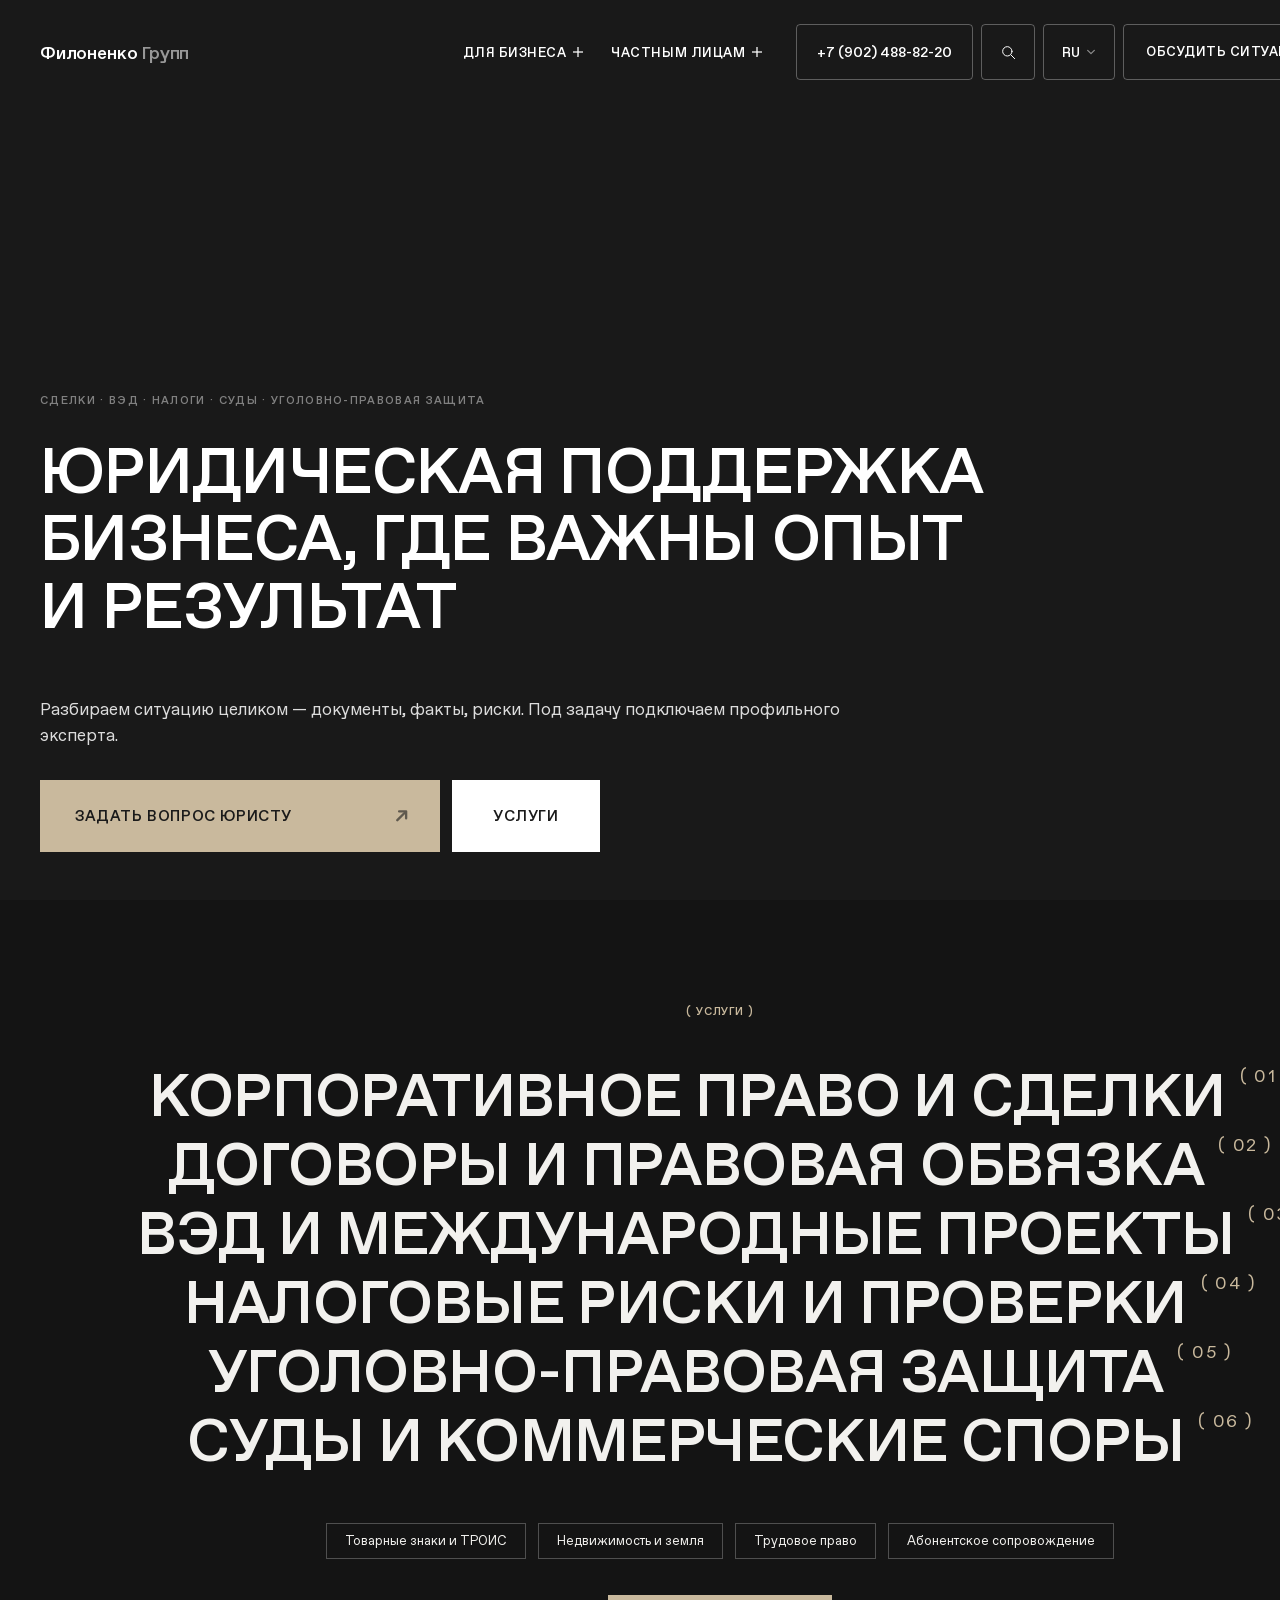
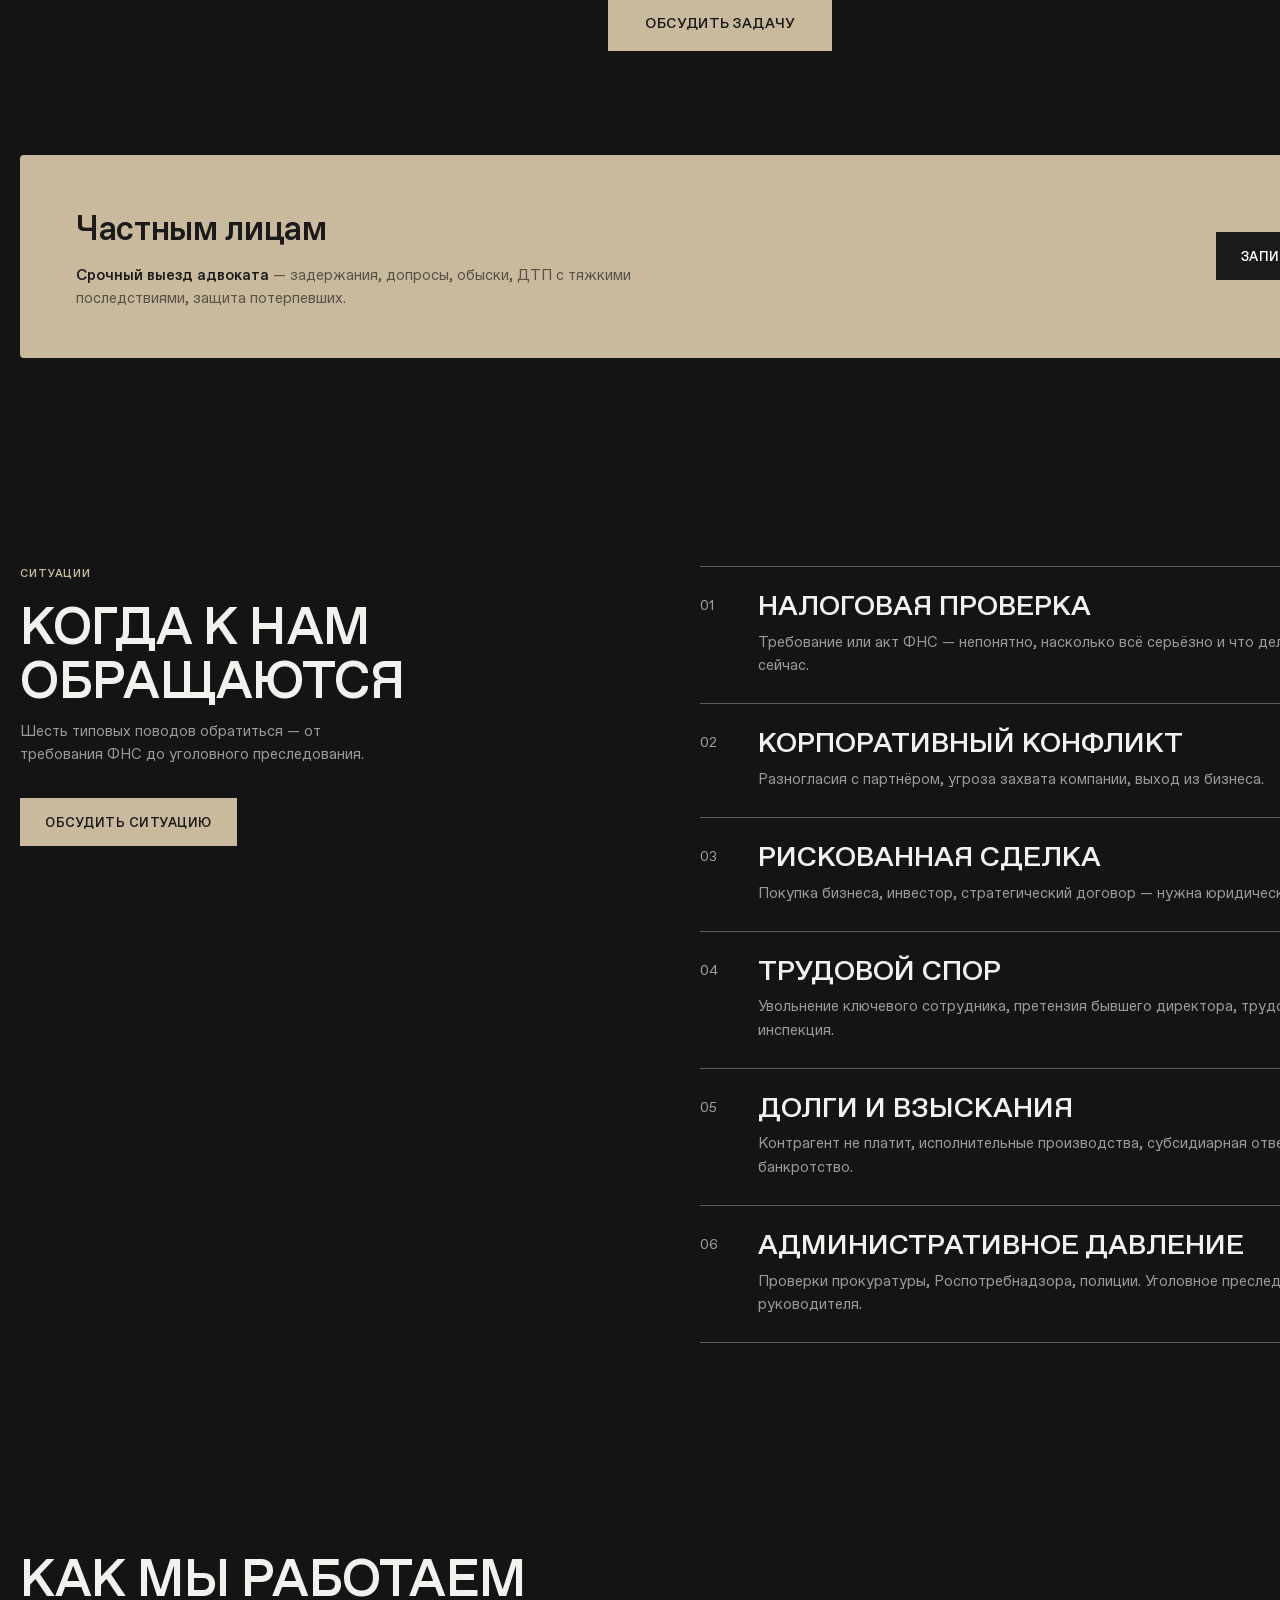
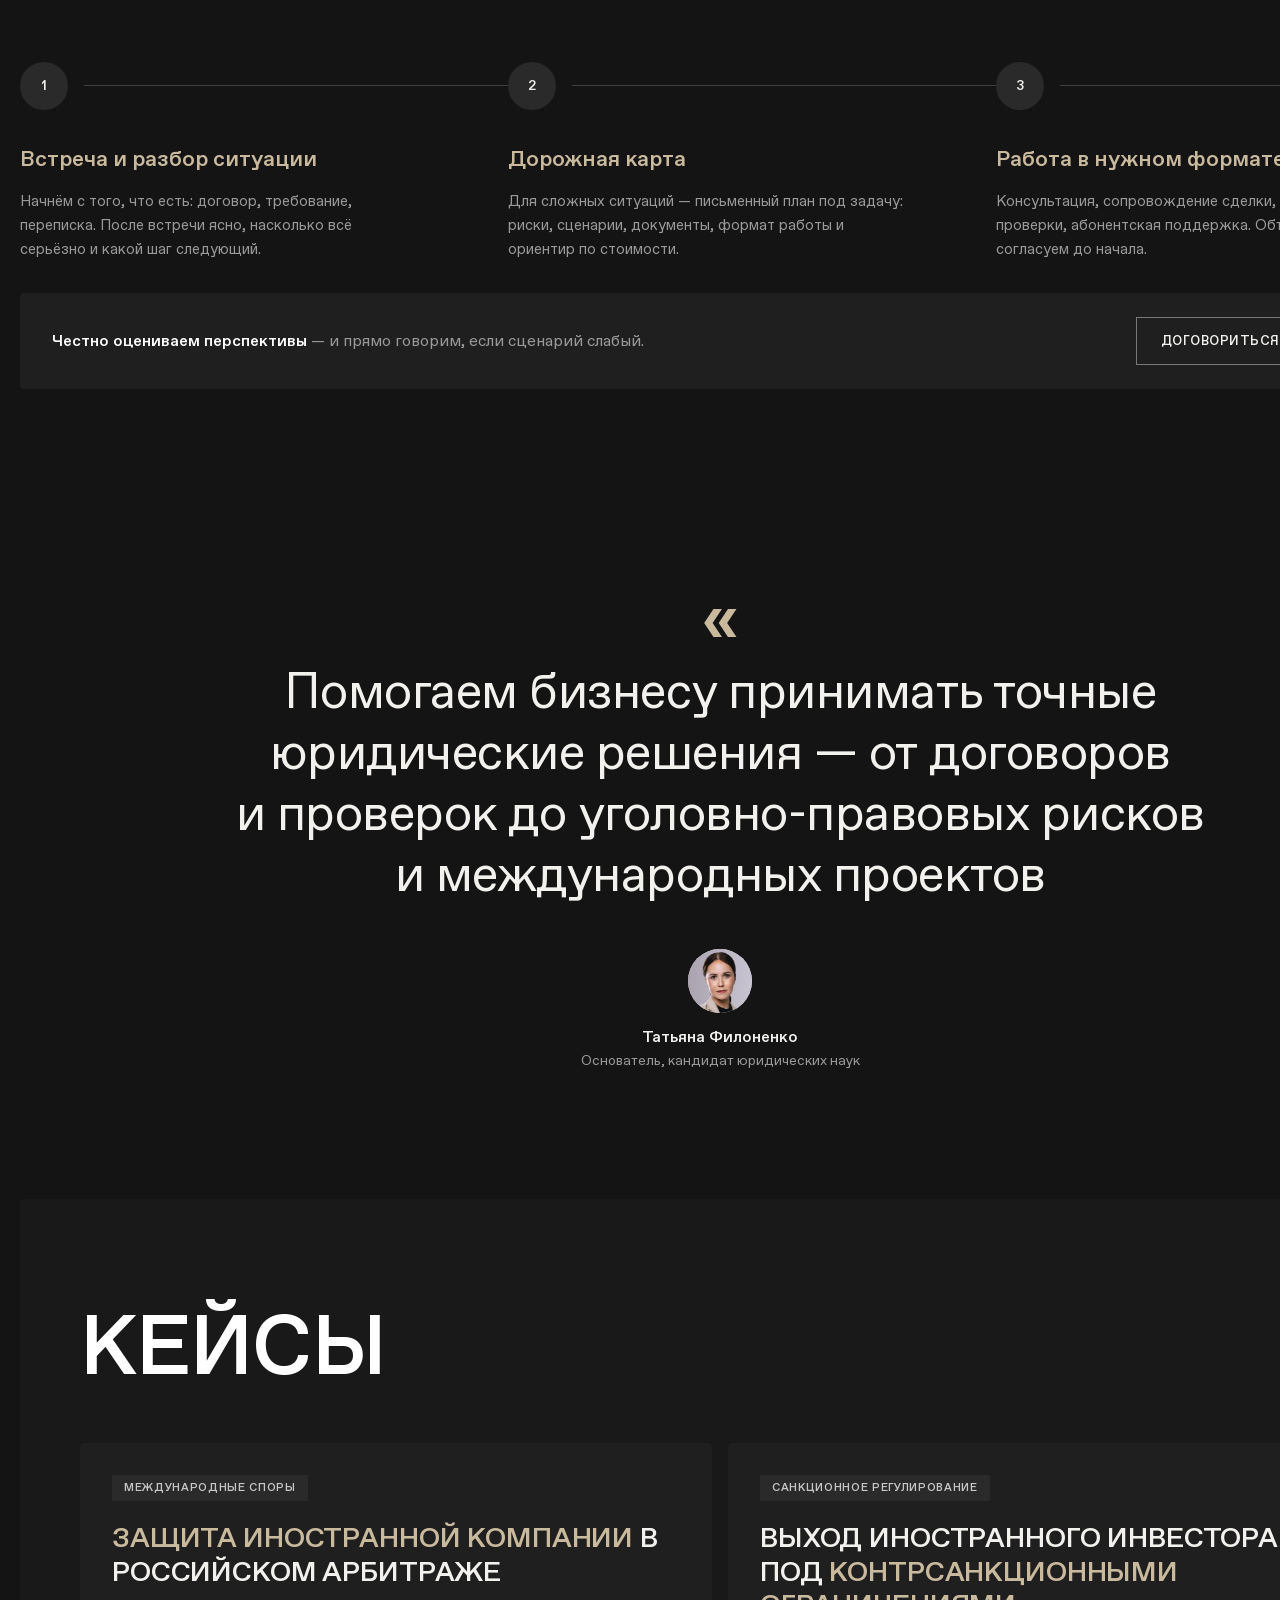
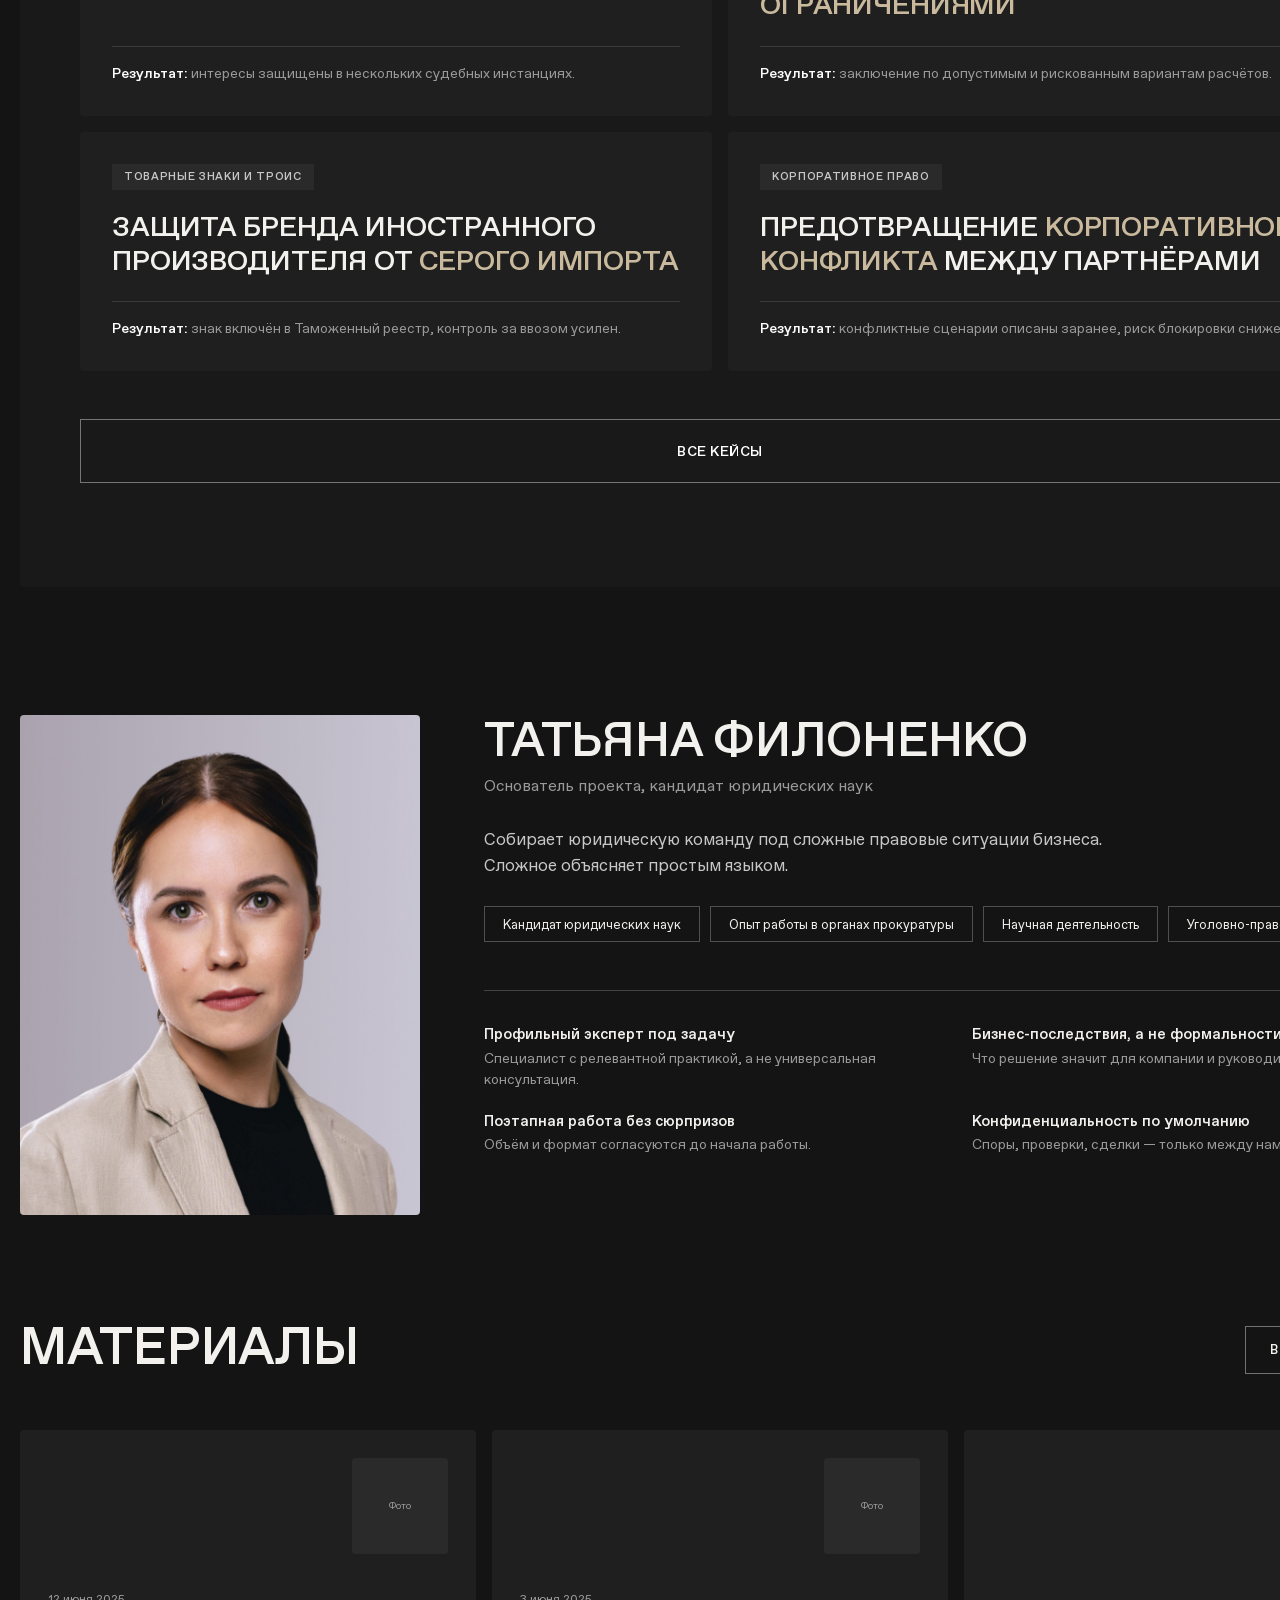
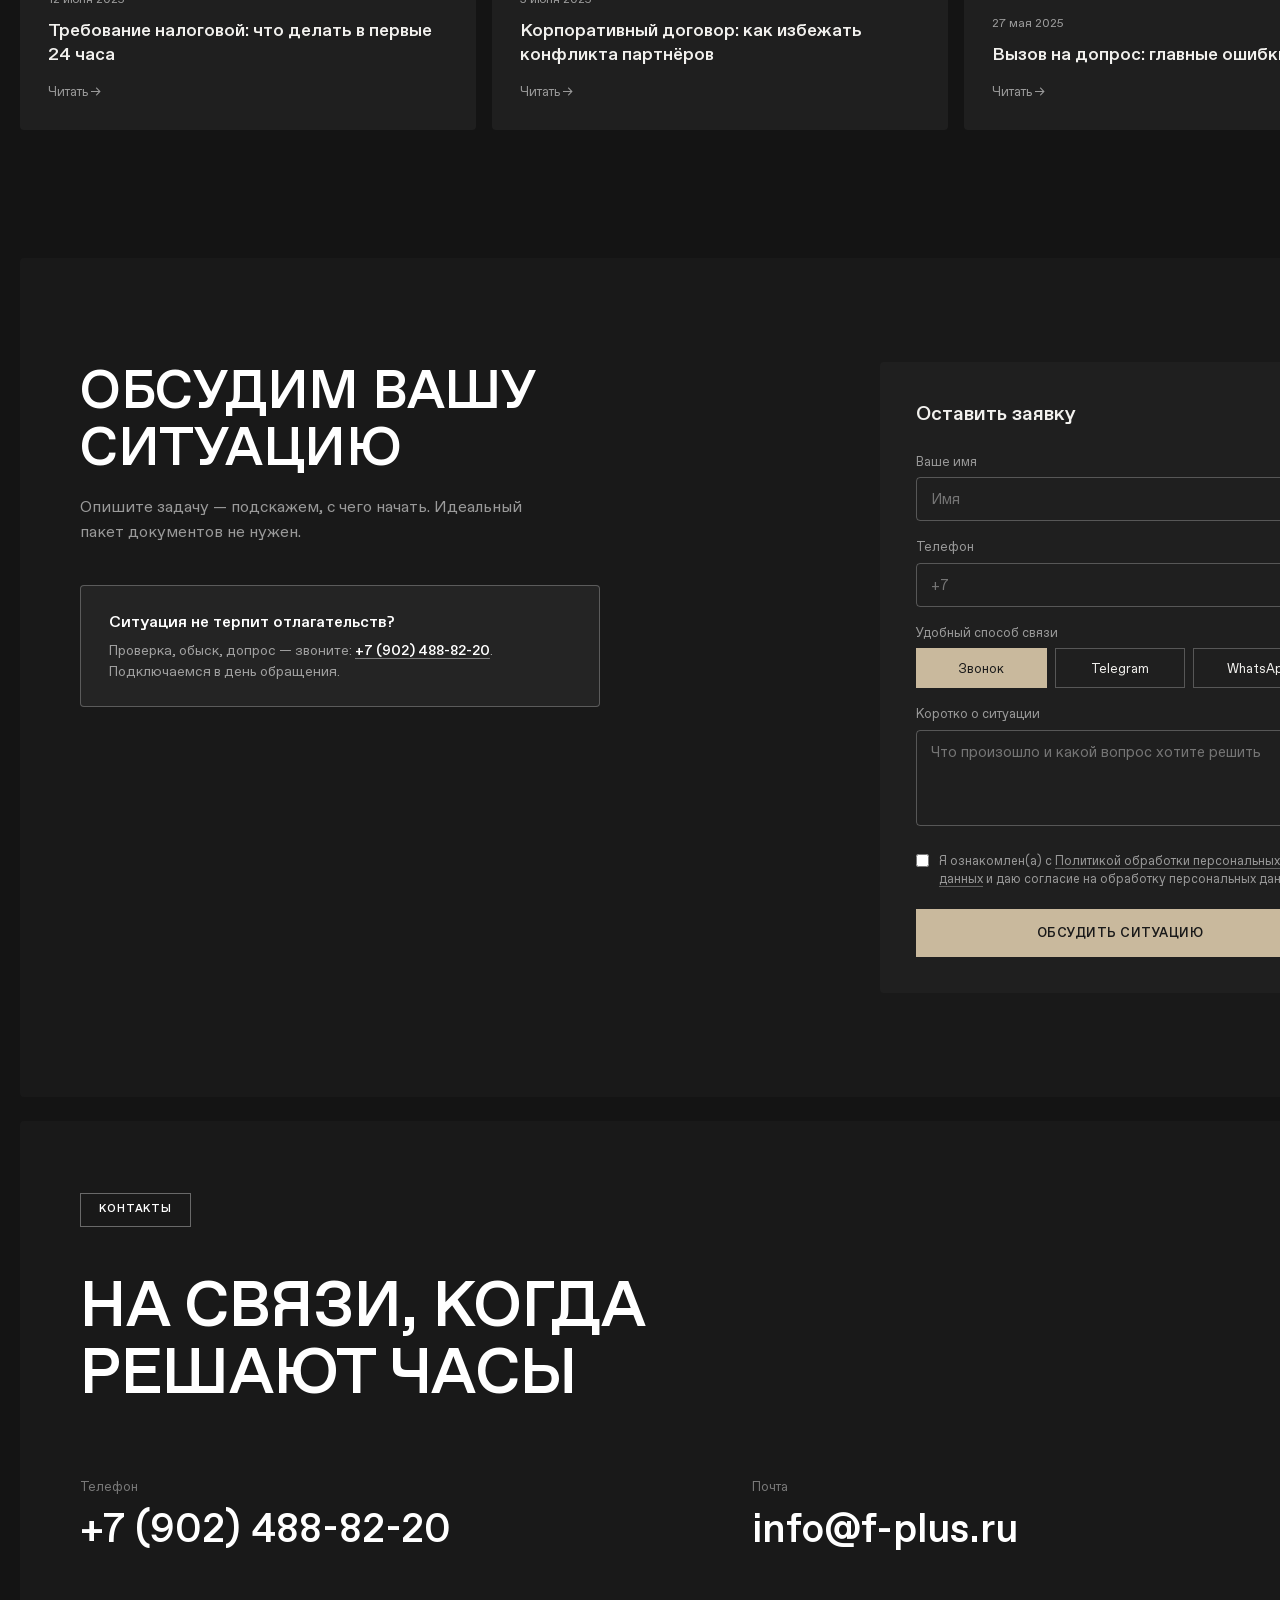
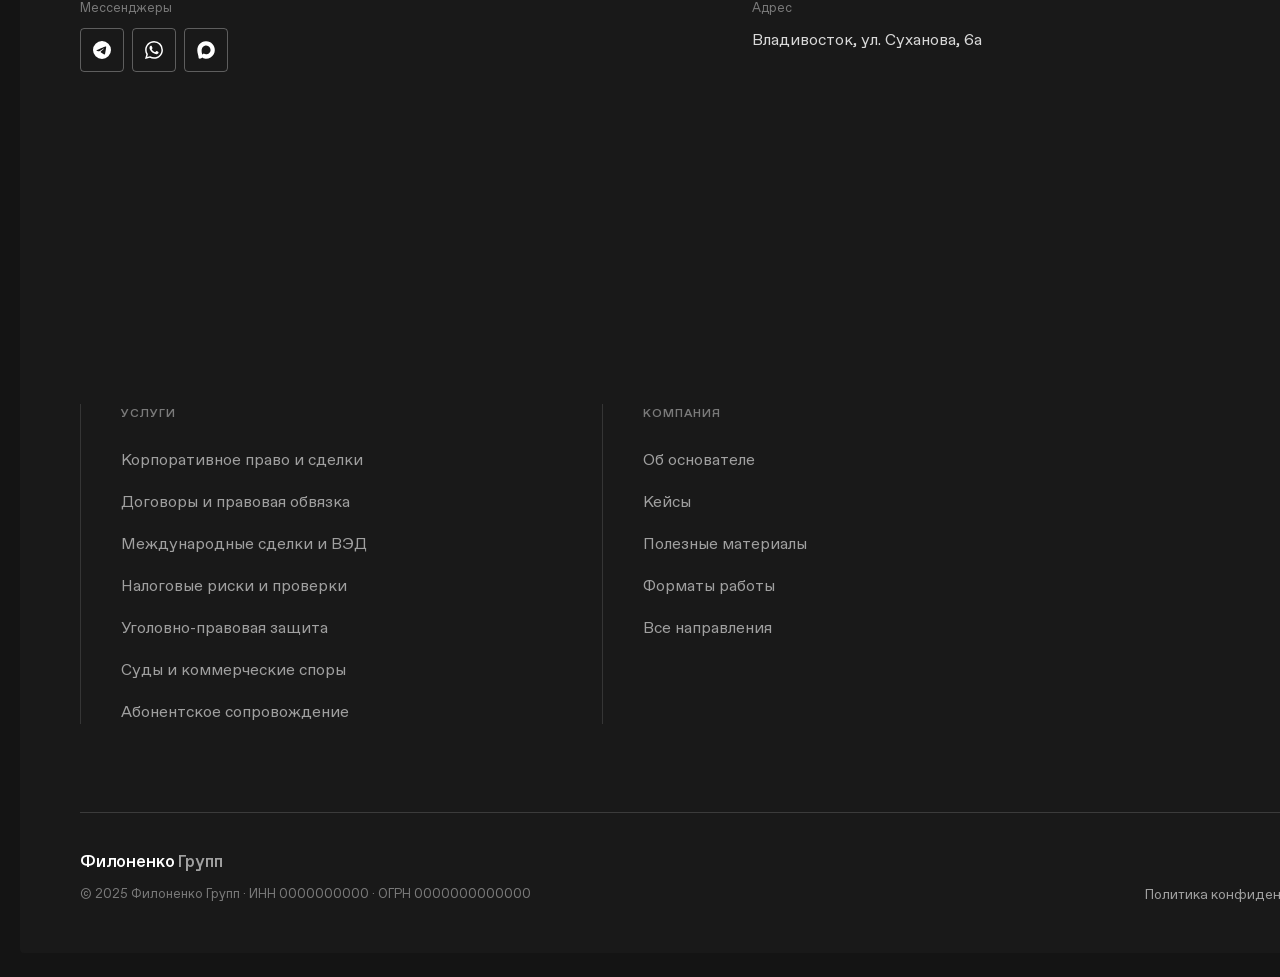
==== dark.html @ c75a368a "Тёмная тема (dark.html) с акцентом C9B99D, hero-v2: новая шапка с бургером и соцсетями, футер с коло" ====
<!DOCTYPE html>
<html lang="ru">
<head>
  <meta charset="UTF-8">
  <meta name="viewport" content="width=1440">
  <meta name="robots" content="noindex, nofollow">
  <title>Филоненко Групп — тёмная тема</title>
  <link rel="stylesheet" href="style.css?v=2.1">

  <style>
    /* ===== вариант 2 первого блока ===== */
    .header-v2 {
      position: absolute;
      top: 0;
      left: 0;
      right: 0;
      z-index: 100;
      display: flex;
      align-items: center;
      justify-content: space-between;
      padding: 24px 40px;
    }

    .header-v2 .logo {
      color: #fff;
      font-size: 18px;
    }

    .header-v2 .logo span {
      color: rgba(255, 255, 255, 0.55);
    }

    .hv2-right {
      display: flex;
      align-items: center;
      gap: 8px;
    }

    .hv2-nav {
      display: flex;
      align-items: center;
      height: 56px;
      margin-right: 12px;
    }

    .hv2-nav-link {
      display: inline-flex;
      align-items: center;
      gap: 7px;
      padding: 0 14px;
      font-family: inherit;
      font-size: 13px;
      font-weight: 500;
      text-transform: uppercase;
      letter-spacing: 0.04em;
      color: #fff;
      background: none;
      border: none;
      cursor: pointer;
      transition: color 0.2s ease;
    }

    .hv2-nav-link:hover {
      color: rgba(255, 255, 255, 0.6);
    }

    .hv2-phone {
      display: flex;
      align-items: center;
      height: 56px;
      padding: 0 20px;
      background: transparent;
      border: 1px solid rgba(255, 255, 255, 0.3);
      border-radius: 4px;
      color: #fff;
      font-size: 14px;
      font-weight: 500;
      white-space: nowrap;
      transition: border-color 0.2s ease;
    }

    .hv2-phone:hover {
      border-color: #fff;
    }

    .hv2-icon,
    .hv2-lang {
      display: inline-flex;
      align-items: center;
      justify-content: center;
      gap: 6px;
      height: 56px;
      padding: 0 18px;
      font-family: inherit;
      font-size: 13px;
      font-weight: 500;
      color: #fff;
      background: transparent;
      border: 1px solid rgba(255, 255, 255, 0.3);
      border-radius: 4px;
      cursor: pointer;
      transition: border-color 0.2s ease;
    }

    .hv2-icon:hover,
    .hv2-lang:hover {
      border-color: #fff;
    }

    .hv2-cta {
      display: flex;
      align-items: center;
      height: 56px;
      padding: 0 22px;
      background: transparent;
      border: 1px solid rgba(255, 255, 255, 0.3);
      color: #fff;
      border-radius: 4px;
      font-size: 13px;
      font-weight: 500;
      text-transform: uppercase;
      letter-spacing: 0.04em;
      transition: border-color 0.2s ease, background 0.2s ease;
    }

    .hv2-cta:hover {
      border-color: #fff;
      background: rgba(255, 255, 255, 0.08);
    }


    .hv2-burger-wrap {
      position: relative;
    }

    .hv2-burger {
      display: inline-flex;
      flex-direction: column;
      align-items: center;
      justify-content: center;
      gap: 4px;
      width: 56px;
      height: 56px;
      background: transparent;
      border: 1px solid rgba(255, 255, 255, 0.3);
      border-radius: 4px;
      cursor: pointer;
      transition: border-color 0.2s ease;
    }

    .hv2-burger:hover {
      border-color: #fff;
    }

    .hv2-burger span {
      display: block;
      width: 18px;
      height: 1.5px;
      background: #fff;
    }

    .hv2-menu {
      position: absolute;
      top: calc(100% + 8px);
      right: 0;
      display: none;
      flex-direction: column;
      min-width: 220px;
      padding: 8px;
      background: #fff;
      border-radius: 4px;
      box-shadow: 0 12px 32px rgba(0, 0, 0, 0.18);
    }

    .hv2-menu.is-open {
      display: flex;
    }

    .hv2-menu a {
      padding: 12px 14px;
      font-size: 13px;
      font-weight: 500;
      text-transform: uppercase;
      letter-spacing: 0.04em;
      color: #1A1A1A;
      border-radius: 4px;
      transition: background 0.15s ease;
    }

    .hv2-menu a:hover {
      background: #F2F1EE;
    }

    .hero-v2 {
      position: relative;
      display: flex;
      flex-direction: column;
      min-height: 100vh;
      padding: 190px 40px 48px;
      color: #fff;
      /* фон: подставить картинку — background: url('img/hero.jpg') center / cover no-repeat; */
      background: #161616;
    }

    .hero-v2__content {
      display: flex;
      flex-direction: column;
      justify-content: flex-end;
      flex: 1;
    }

    .hero-v2__eyebrow {
      font-size: 11px;
      font-weight: 500;
      text-transform: uppercase;
      letter-spacing: 0.12em;
      color: rgba(255, 255, 255, 0.45);
      margin-bottom: 28px;
    }

    .hero-v2__title {
      font-size: 64px;
      font-weight: 500;
      line-height: 1.06;
      letter-spacing: -0.01em;
      text-transform: uppercase;
      max-width: 1080px;
    }

    .hero-v2__bottom {
      margin-top: 56px;
    }

    .hero-v2__desc {
      max-width: 860px;
      font-size: 17px;
      line-height: 1.5;
      color: rgba(255, 255, 255, 0.85);
      margin-bottom: 32px;
    }

    .hero-v2__actions {
      display: flex;
      gap: 12px;
    }

    .hero-v2__btn-main {
      height: 72px;
      min-width: 400px;
      padding: 0 30px 0 34px;
      font-size: 15px;
      justify-content: space-between;
      gap: 20px;
      overflow: hidden;
      background: var(--accent);
      color: #fff;
    }

    .hero-v2__btn-main:hover {
      background: #7A0018;
    }

    .hero-v2__btn-main svg {
      flex-shrink: 0;
      opacity: 0.6;
      transition: transform 0.2s ease;
    }

    .hero-v2__btn-main:hover svg {
      transform: rotate(45deg);
    }

    .hero-v2__btn-sec {
      height: 72px;
      padding: 0 40px;
      font-size: 15px;
    }
  </style>
  <style>
    /* ===== ТЁМНАЯ ТЕМА: все блоки на тёмном, акцент C9B99D ===== */
    :root {
      --accent: #C9B99D;
    }

    body {
      background: #141414;
      color: #F2F1EE;
    }

    /* --- шапка --- */
    .header {
      background: rgba(20, 20, 20, 0.9);
    }

    .header__nav-link {
      color: #A0A0A0;
    }

    .header__nav-link:hover {
      color: #fff;
    }

    /* --- кнопки --- */
    .btn--dark {
      background: var(--accent);
      color: #1A1A1A;
    }

    .btn--dark:hover {
      background: #D8CBB2;
    }

    .btn--outline {
      color: #F2F1EE;
      border-color: rgba(255, 255, 255, 0.4);
    }

    .btn--outline:hover {
      background: #fff;
      color: #1A1A1A;
      border-color: #fff;
    }

    /* --- панели и секции --- */
    .section--dark,
    .footer {
      background: #191919;
    }

    .section--white {
      background: #141414;
    }

    .hero__title-mark,
    .hero__title-dim {
      color: #fff;
    }

    /* --- услуги --- */
    .svc__title {
      color: #F2F1EE;
    }

    .services-list:hover .svc__title {
      color: #4E4E4E;
    }

    .services-list .svc:hover .svc__title {
      color: #fff;
    }

    .svc__desc {
      background: var(--accent);
      color: #1A1A1A;
    }

    .chip {
      color: #F2F1EE;
      border-color: rgba(255, 255, 255, 0.25);
    }

    .chip:hover {
      border-color: #fff;
    }

    .private {
      background: var(--accent);
      color: #1A1A1A;
    }

    .private__text {
      color: rgba(26, 26, 26, 0.65);
    }

    .private__text b {
      color: #1A1A1A;
    }

    .private .btn--light {
      background: #1A1A1A;
      color: #fff;
    }

    .private .btn--light:hover {
      background: #3E3E3E;
    }

    /* --- ситуации --- */
    .situations__desc {
      color: #9A9A9A;
    }

    .acc {
      border-top-color: rgba(255, 255, 255, 0.3);
    }

    .acc:last-child {
      border-bottom-color: rgba(255, 255, 255, 0.3);
    }

    .acc__body p {
      color: #9A9A9A;
    }

    /* --- как мы работаем --- */
    .tl-step__dot {
      background: #2A2A2A;
      color: #F2F1EE;
    }

    .tl-step__marker::after {
      background: rgba(255, 255, 255, 0.18);
    }

    .tl-step__text {
      color: #9A9A9A;
    }

    .process__note {
      background: #1F1F1F;
    }

    .process__note-text {
      color: #9A9A9A;
    }

    .process__note-text b {
      color: #fff;
    }

    /* --- цитата --- */
    .quote__role {
      color: #9A9A9A;
    }

    /* --- кейсы --- */
    .case-card {
      background: #1F1F1F;
      color: #F2F1EE;
    }

    .case-card__tag {
      background: #2A2A2A;
      color: #C7C7C7;
    }

    .case-card__result {
      color: #9A9A9A;
      border-top-color: rgba(255, 255, 255, 0.12);
    }

    .case-card__result b {
      color: #fff;
    }

    /* --- основатель --- */
    .founder__role {
      color: #9A9A9A;
    }

    .founder__bio {
      color: #C7C7C7;
    }

    .founder__values {
      border-top-color: rgba(255, 255, 255, 0.2);
    }

    .founder__value-text {
      color: #9A9A9A;
    }

    /* --- материалы --- */
    .blog-card {
      background: #1F1F1F;
    }

    .blog-card:hover {
      box-shadow: 0 8px 24px rgba(0, 0, 0, 0.4);
    }

    .blog-card__img {
      background: #2A2A2A;
      color: #9A9A9A;
    }

    .blog-card__more {
      color: #9A9A9A;
    }

    /* --- контакты и форма --- */
    .contact__desc {
      color: #9A9A9A;
    }

    .form {
      background: #1F1F1F;
      color: #F2F1EE;
    }

    .form__label {
      color: #9A9A9A;
    }

    .form__input,
    .form__textarea {
      background: transparent;
      border-color: rgba(255, 255, 255, 0.25);
      color: #F2F1EE;
    }

    .form__input:focus,
    .form__textarea:focus {
      border-color: #fff;
    }

    .form__channel {
      color: #F2F1EE;
      border-color: rgba(255, 255, 255, 0.25);
    }

    .form__channel.is-active {
      background: var(--accent);
      color: #1A1A1A;
      border-color: var(--accent);
    }

    .form__consent {
      color: #9A9A9A;
    }

    .form__consent a {
      border-bottom-color: rgba(255, 255, 255, 0.3);
    }

    .form__consent input {
      accent-color: var(--accent);
    }

    .form__done {
      background: #2A2A2A;
    }

    .footer__msgrs--icons {
      display: flex;
      gap: 8px;
    }

    .footer__soc {
      display: inline-flex;
      align-items: center;
      justify-content: center;
      width: 44px;
      height: 44px;
      border: 1px solid rgba(255, 255, 255, 0.3);
      border-radius: 4px;
      color: #fff;
      transition: border-color 0.2s ease;
    }

    .footer__soc:hover {
      border-color: #fff;
    }

    .footer__links {
      display: grid;
      grid-template-columns: 1fr 1fr;
      gap: 64px;
      max-width: 980px;
      margin-bottom: 88px;
    }

    .footer__links-col {
      display: flex;
      flex-direction: column;
      align-items: flex-start;
      gap: 18px;
      padding-left: 40px;
      border-left: 1px solid rgba(255, 255, 255, 0.12);
    }

    .footer__links-title {
      font-size: 12px;
      font-weight: 500;
      text-transform: uppercase;
      letter-spacing: 0.08em;
      color: #7A7A7A;
      margin-bottom: 8px;
    }

    .footer__links-col a {
      font-size: 16px;
      color: #A0A0A0;
      transition: color 0.2s ease;
    }

    .footer__links-col a:hover {
      color: #fff;
    }

    /* --- hero-v2 в тёмной теме --- */
    .hero-v2 {
      background: #191919;
    }

    .hero-v2__btn-main {
      background: var(--accent);
      color: #1A1A1A;
    }

    .hero-v2__btn-main:hover {
      background: #D8CBB2;
    }
  </style>
</head>
<body>

  <section class="hero-v2">
    <header class="header-v2">
      <a href="#" class="logo">Филоненко <span>Групп</span></a>
      <div class="hv2-right">
        <nav class="hv2-nav">
          <button type="button" class="hv2-nav-link">Для бизнеса
            <svg width="10" height="10" viewBox="0 0 12 12" fill="none"><line x1="0" y1="6" x2="12" y2="6" stroke="currentColor" stroke-width="1.5"/><line x1="6" y1="0" x2="6" y2="12" stroke="currentColor" stroke-width="1.5"/></svg>
          </button>
          <button type="button" class="hv2-nav-link">Частным лицам
            <svg width="10" height="10" viewBox="0 0 12 12" fill="none"><line x1="0" y1="6" x2="12" y2="6" stroke="currentColor" stroke-width="1.5"/><line x1="6" y1="0" x2="6" y2="12" stroke="currentColor" stroke-width="1.5"/></svg>
          </button>
        </nav>
        <a href="tel:+79024888220" class="hv2-phone">+7 (902) 488-82-20</a>
        <button type="button" class="hv2-icon" aria-label="Поиск">
          <svg width="16" height="16" viewBox="0 0 24 24" fill="none" stroke="currentColor" stroke-width="1.5" stroke-linecap="round" stroke-linejoin="round"><circle cx="11" cy="11" r="7"/><line x1="16.5" y1="16.5" x2="22" y2="22"/></svg>
        </button>
        <button type="button" class="hv2-lang">RU
          <svg width="10" height="10" viewBox="0 0 12 12" fill="none" style="opacity:.5;"><polyline points="2 4 6 8 10 4" stroke="currentColor" stroke-width="1.5" stroke-linecap="round" stroke-linejoin="round"/></svg>
        </button>
        <a href="#contact" class="hv2-cta">Обсудить ситуацию</a>
        <div class="hv2-burger-wrap">
          <button type="button" class="hv2-burger" id="hv2Burger" aria-label="Меню">
            <span></span><span></span><span></span>
          </button>
          <div class="hv2-menu" id="hv2Menu">
            <a href="#blog">Блог</a>
            <a href="#founder">О компании</a>
            <a href="#contact">Контакты</a>
          </div>
        </div>
      </div>
    </header>
    <div class="hero-v2__content">
      <div class="hero-v2__eyebrow">Сделки · ВЭД · Налоги · Суды · Уголовно-правовая защита</div>
      <h1 class="hero-v2__title">Юридическая <span class="hero__title-mark">поддержка бизнеса</span><span class="hero__title-dim">, где важны опыт и&nbsp;результат</span></h1>
      <div class="hero-v2__bottom">
        <p class="hero-v2__desc">Разбираем ситуацию целиком — документы, факты, риски. Под задачу подключаем профильного эксперта.</p>
        <div class="hero-v2__actions">
          <a href="#contact" class="btn hero-v2__btn-main">
            <span class="btn__rotator">
              <span class="btn__rotator-track">
                <span>Задать вопрос юристу</span>
                <span>Понять, с чего начать</span>
                <span>Обсудить задачу</span>
                <span>Проверить риски</span>
                <span>Получить мнение юриста</span>
                <span>Узнать, можем ли помочь</span>
                <span>Описать ситуацию</span>
                <span>Начать с консультации</span>
                <span>Получить первичную оценку</span>
                <span>Написать юристу</span>
                <span aria-hidden="true">Задать вопрос юристу</span>
              </span>
            </span>
            <svg xmlns="http://www.w3.org/2000/svg" width="14" height="14" viewBox="0 0 12 12" fill="none" aria-hidden="true"><line x1="2" y1="9.58579" x2="8.58579" y2="3" stroke="currentColor" stroke-width="2" stroke-linecap="round"/><path d="M3.53845 2H9.53845V8" stroke="currentColor" stroke-width="2" stroke-linecap="round" stroke-linejoin="round"/></svg>
          </a>
          <a href="#services" class="btn btn--light hero-v2__btn-sec">Услуги</a>
        </div>
      </div>
    </div>
  </section>

  <!-- ===== SERVICES ===== -->
  <section class="section" id="services">
    <div class="container">
      <div class="services-list">
        <div class="eyebrow services-list__eyebrow">( Услуги )</div>
        <div class="svc">
          <h3 class="svc__title">Корпоративное право и&nbsp;сделки<sup>( 01 )</sup></h3>
          <p class="svc__desc">Структурирование бизнеса, корпоративные договоры, сделки с долями и акциями, выход из бизнеса, совместные проекты, M&A и юридическая проверка компаний перед покупкой.</p>
        </div>
        <div class="svc">
          <h3 class="svc__title">Договоры и&nbsp;правовая обвязка<sup>( 02 )</sup></h3>
          <p class="svc__desc">Разработка, анализ и согласование договоров: поставка, подряд, услуги, аренда, залог, дистрибуция, лицензии, рамочные договоры и документы для регулярной работы с контрагентами.</p>
        </div>
        <div class="svc">
          <h3 class="svc__title">ВЭД и&nbsp;международные проекты<sup>( 03 )</sup></h3>
          <p class="svc__desc">Сопровождение сделок с иностранными партнёрами: международные поставки, Incoterms, применимое право, порядок разрешения споров, договоры на английском языке и защита интересов при работе с Китаем, Японией, Кореей и другими странами.</p>
        </div>
        <div class="svc">
          <h3 class="svc__title">Налоговые риски и&nbsp;проверки<sup>( 04 )</sup></h3>
          <p class="svc__desc">Анализ налоговой модели бизнеса, ответы на требования ФНС, сопровождение проверок, оценка рисков дробления, взаимодействие с банками по 115-ФЗ и помощь в спорных ситуациях.</p>
        </div>
        <div class="svc">
          <h3 class="svc__title">Уголовно-правовая защита<sup>( 05 )</sup></h3>
          <p class="svc__desc">Защита руководителей, собственников и должностных лиц при доследственных проверках, допросах, обысках и обвинениях — в том числе когда коммерческий спор перерастает в уголовное преследование.</p>
        </div>
        <div class="svc">
          <h3 class="svc__title">Суды и&nbsp;коммерческие споры<sup>( 06 )</sup></h3>
          <p class="svc__desc">Представление интересов бизнеса в арбитражных и гражданских судах: взыскание задолженности, договорные споры, корпоративные конфликты и споры с иностранными контрагентами.</p>
        </div>
        <div class="services__extra">
          <a href="#contact" class="chip">Товарные знаки и ТРОИС</a>
          <a href="#contact" class="chip">Недвижимость и земля</a>
          <a href="#contact" class="chip">Трудовое право</a>
          <a href="#contact" class="chip">Абонентское сопровождение</a>
        </div>
        <a href="#contact" class="btn btn--dark services-list__cta">Обсудить задачу</a>
      </div>
    </div>
  </section>

  <!-- ===== PRIVATE TEASER ===== -->
  <section class="section" style="padding-top: 0;">
    <div class="container">
      <div class="private">
        <div>
          <h2 class="private__title">Частным лицам</h2>
          <p class="private__text"><b>Срочный выезд адвоката</b> — задержания, допросы, обыски, ДТП с тяжкими последствиями, защита потерпевших.</p>
        </div>
        <a href="#contact" class="btn btn--light">Записаться</a>
      </div>
    </div>
  </section>

  <!-- ===== SITUATIONS ===== -->
  <section class="section section--white">
    <div class="container">
      <div class="situations">
        <div class="situations__left">
          <div class="eyebrow">Ситуации</div>
          <h2 class="display display--md">Когда к нам<br>обращаются</h2>
          <p class="situations__desc">Шесть типовых поводов обратиться — от требования ФНС до уголовного преследования.</p>
          <a href="#contact" class="btn btn--dark">Обсудить ситуацию</a>
        </div>
        <div class="situations__list">
          <div class="acc">
            <div class="acc__head">
              <span class="acc__num">01</span>
              <span class="acc__title">Налоговая проверка</span>
              </div>
            <div class="acc__body"><div class="acc__body-inner">
              <p>Требование или акт ФНС — непонятно, насколько всё серьёзно и что делать прямо сейчас.</p>
            </div></div>
          </div>
          <div class="acc">
            <div class="acc__head">
              <span class="acc__num">02</span>
              <span class="acc__title">Корпоративный конфликт</span>
              </div>
            <div class="acc__body"><div class="acc__body-inner">
              <p>Разногласия с партнёром, угроза захвата компании, выход из бизнеса.</p>
            </div></div>
          </div>
          <div class="acc">
            <div class="acc__head">
              <span class="acc__num">03</span>
              <span class="acc__title">Рискованная сделка</span>
              </div>
            <div class="acc__body"><div class="acc__body-inner">
              <p>Покупка бизнеса, инвестор, стратегический договор — нужна юридическая чистота.</p>
            </div></div>
          </div>
          <div class="acc">
            <div class="acc__head">
              <span class="acc__num">04</span>
              <span class="acc__title">Трудовой спор</span>
              </div>
            <div class="acc__body"><div class="acc__body-inner">
              <p>Увольнение ключевого сотрудника, претензия бывшего директора, трудовая инспекция.</p>
            </div></div>
          </div>
          <div class="acc">
            <div class="acc__head">
              <span class="acc__num">05</span>
              <span class="acc__title">Долги и взыскания</span>
              </div>
            <div class="acc__body"><div class="acc__body-inner">
              <p>Контрагент не платит, исполнительные производства, субсидиарная ответственность, банкротство.</p>
            </div></div>
          </div>
          <div class="acc">
            <div class="acc__head">
              <span class="acc__num">06</span>
              <span class="acc__title">Административное давление</span>
              </div>
            <div class="acc__body"><div class="acc__body-inner">
              <p>Проверки прокуратуры, Роспотребнадзора, полиции. Уголовное преследование руководителя.</p>
            </div></div>
          </div>
        </div>
      </div>
    </div>
  </section>

  <!-- ===== PROCESS ===== -->
  <section class="section" id="process">
    <div class="container">
      <div class="section-head">
        <h2 class="display display--md">Как мы работаем</h2>
      </div>
      <div class="timeline">
        <div class="tl-step">
          <div class="tl-step__marker"><span class="tl-step__dot">1</span></div>
          <h3 class="tl-step__title">Встреча и разбор ситуации</h3>
          <p class="tl-step__text">Начнём с того, что есть: договор, требование, переписка. После встречи ясно, насколько всё серьёзно и какой шаг следующий.</p>
        </div>
        <div class="tl-step">
          <div class="tl-step__marker"><span class="tl-step__dot">2</span></div>
          <h3 class="tl-step__title">Дорожная карта</h3>
          <p class="tl-step__text">Для сложных ситуаций — письменный план под задачу: риски, сценарии, документы, формат работы и ориентир по стоимости.</p>
        </div>
        <div class="tl-step">
          <div class="tl-step__marker"><span class="tl-step__dot">3</span></div>
          <h3 class="tl-step__title">Работа в нужном формате</h3>
          <p class="tl-step__text">Консультация, сопровождение сделки, спора или проверки, абонентская поддержка. Объём и этапы согласуем до начала.</p>
        </div>
      </div>
      <div class="process__note">
        <p class="process__note-text"><b>Честно оцениваем перспективы</b> — и прямо говорим, если сценарий слабый.</p>
        <a href="#contact" class="btn btn--outline">Договориться о встрече</a>
      </div>
    </div>
  </section>

  <!-- ===== QUOTE ===== -->
  <section class="section section--white">
    <div class="container">
      <div class="quote__mark">«</div>
      <blockquote class="quote">Помогаем бизнесу принимать точные юридические решения — от&nbsp;договоров и&nbsp;проверок до&nbsp;уголовно-правовых рисков и&nbsp;международных проектов</blockquote>
      <div class="quote__author">
        <img class="quote__avatar" src="img/imgi_50_Frame_6q3.jpg" alt="Татьяна Филоненко">
        <div>
          <div class="quote__name">Татьяна Филоненко</div>
          <div class="quote__role">Основатель, кандидат юридических наук</div>
        </div>
      </div>
    </div>
  </section>

  <!-- ===== CASES ===== -->
  <section class="section section--dark" id="cases">
    <div class="container">
      <div class="section-head">
        <h2 class="display">Кейсы</h2>
      </div>
      <div class="cases__grid">
        <div class="case-card">
          <span class="case-card__tag">Международные споры</span>
          <h3 class="case-card__title"><span>Защита иностранной компании</span> в российском арбитраже</h3>
          <p class="case-card__result"><b>Результат:</b> интересы защищены в нескольких судебных инстанциях.</p>
        </div>
        <div class="case-card">
          <span class="case-card__tag">Санкционное регулирование</span>
          <h3 class="case-card__title">Выход иностранного инвестора под <span>контрсанкционными ограничениями</span></h3>
          <p class="case-card__result"><b>Результат:</b> заключение по допустимым и рискованным вариантам расчётов.</p>
        </div>
        <div class="case-card">
          <span class="case-card__tag">Товарные знаки и ТРОИС</span>
          <h3 class="case-card__title">Защита бренда иностранного производителя от <span>серого импорта</span></h3>
          <p class="case-card__result"><b>Результат:</b> знак включён в Таможенный реестр, контроль за ввозом усилен.</p>
        </div>
        <div class="case-card">
          <span class="case-card__tag">Корпоративное право</span>
          <h3 class="case-card__title">Предотвращение <span>корпоративного конфликта</span> между партнёрами</h3>
          <p class="case-card__result"><b>Результат:</b> конфликтные сценарии описаны заранее, риск блокировки снижен.</p>
        </div>
      </div>
      <a href="#" class="btn btn--ghost cases__more">Все кейсы</a>
    </div>
  </section>

  <!-- ===== FOUNDER ===== -->
  <section class="section" id="founder">
    <div class="container">
      <div class="founder">
        <img class="founder__photo" src="img/imgi_50_Frame_6q3.jpg" alt="Татьяна Филоненко">
        <div>
          <h2 class="founder__name">Татьяна Филоненко</h2>
          <p class="founder__role">Основатель проекта, кандидат юридических наук</p>
          <p class="founder__bio">Собирает юридическую команду под сложные правовые ситуации бизнеса. Сложное объясняет простым языком.</p>
          <div class="founder__creds">
            <span class="chip">Кандидат юридических наук</span>
            <span class="chip">Опыт работы в органах прокуратуры</span>
            <span class="chip">Научная деятельность</span>
            <span class="chip">Уголовно-правовая практика</span>
          </div>
          <div class="founder__values">
            <div>
              <div class="founder__value-title">Профильный эксперт под задачу</div>
              <div class="founder__value-text">Специалист с релевантной практикой, а не универсальная консультация.</div>
            </div>
            <div>
              <div class="founder__value-title">Бизнес-последствия, а не формальности</div>
              <div class="founder__value-text">Что решение значит для компании и руководителя.</div>
            </div>
            <div>
              <div class="founder__value-title">Поэтапная работа без сюрпризов</div>
              <div class="founder__value-text">Объём и формат согласуются до начала работы.</div>
            </div>
            <div>
              <div class="founder__value-title">Конфиденциальность по умолчанию</div>
              <div class="founder__value-text">Споры, проверки, сделки — только между нами.</div>
            </div>
          </div>
        </div>
      </div>
    </div>
  </section>

  <!-- ===== BLOG ===== -->
  <section class="section" style="padding-top: 0;" id="blog">
    <div class="container">
      <div class="section-head">
        <h2 class="display display--md">Материалы</h2>
        <a href="#" class="btn btn--outline">Все материалы</a>
      </div>
      <div class="blog__grid">
        <a href="#" class="blog-card">
          <div class="blog-card__img">Фото</div>
          <div class="blog-card__date">12 июня 2025</div>
          <h3 class="blog-card__title">Требование налоговой: что делать в первые 24 часа</h3>
          <div class="blog-card__more">Читать →</div>
        </a>
        <a href="#" class="blog-card">
          <div class="blog-card__img">Фото</div>
          <div class="blog-card__date">3 июня 2025</div>
          <h3 class="blog-card__title">Корпоративный договор: как избежать конфликта партнёров</h3>
          <div class="blog-card__more">Читать →</div>
        </a>
        <a href="#" class="blog-card">
          <div class="blog-card__img">Фото</div>
          <div class="blog-card__date">27 мая 2025</div>
          <h3 class="blog-card__title">Вызов на допрос: главные ошибки бизнеса</h3>
          <div class="blog-card__more">Читать →</div>
        </a>
      </div>
    </div>
  </section>

  <!-- ===== CONTACT ===== -->
  <section class="section section--dark" id="contact">
    <div class="container">
      <div class="contact">
        <div>
          <h2 class="contact__title">Обсудим вашу ситуацию</h2>
          <p class="contact__desc">Опишите задачу — подскажем, с чего начать. Идеальный пакет документов не нужен.</p>
          <div class="contact__urgent">
            <div class="contact__urgent-title">Ситуация не терпит отлагательств?</div>
            <p class="contact__urgent-text">Проверка, обыск, допрос — звоните: <a href="tel:+79024888220">+7 (902) 488-82-20</a>. Подключаемся в день обращения.</p>
          </div>
        </div>
        <form class="form" id="contactForm">
          <h3 class="form__title">Оставить заявку</h3>
          <div class="form__row">
            <label class="form__label" for="fName">Ваше имя</label>
            <input class="form__input" id="fName" type="text" placeholder="Имя">
          </div>
          <div class="form__row">
            <label class="form__label" for="fPhone">Телефон</label>
            <input class="form__input" id="fPhone" type="tel" placeholder="+7">
          </div>
          <div class="form__row">
            <label class="form__label">Удобный способ связи</label>
            <div class="form__channels">
              <button type="button" class="form__channel is-active">Звонок</button>
              <button type="button" class="form__channel">Telegram</button>
              <button type="button" class="form__channel">WhatsApp</button>
            </div>
          </div>
          <div class="form__row">
            <label class="form__label" for="fText">Коротко о ситуации</label>
            <textarea class="form__textarea" id="fText" placeholder="Что произошло и какой вопрос хотите решить"></textarea>
          </div>
          <label class="form__consent">
            <input type="checkbox">
            <span>Я ознакомлен(а) с <a href="#">Политикой обработки персональных данных</a> и даю согласие на обработку персональных данных</span>
          </label>
          <button type="submit" class="btn btn--dark">Обсудить ситуацию</button>
          <div class="form__done" id="formDone">Спасибо! Мы свяжемся с вами в ближайшее время.</div>
        </form>
      </div>
    </div>
  </section>

  <!-- ===== FOOTER ===== -->
  <footer class="footer">
    <div class="container">
      <div class="eyebrow footer__eyebrow">Контакты</div>
      <h2 class="footer__title">На связи, когда<br>решают часы</h2>
      <div class="footer__grid">
        <div class="footer__col">
          <div class="footer__label">Телефон</div>
          <a class="footer__big" href="tel:+79024888220">+7 (902) 488-82-20</a>
          <div class="footer__label">Мессенджеры</div>
          <div class="footer__msgrs footer__msgrs--icons">
            <a href="#" class="footer__soc" aria-label="Telegram"><svg width="18" height="18" viewBox="0 0 24 24" fill="currentColor"><path d="M11.944 0A12 12 0 0 0 0 12a12 12 0 0 0 12 12 12 12 0 0 0 12-12A12 12 0 0 0 12 0a12 12 0 0 0-.056 0zm4.962 7.224c.1-.002.321.023.465.14a.506.506 0 0 1 .171.325c.016.093.036.306.02.472-.18 1.898-.962 6.502-1.36 8.627-.168.9-.499 1.201-.82 1.23-.696.065-1.225-.46-1.9-.902-1.056-.693-1.653-1.124-2.678-1.8-1.185-.78-.417-1.21.258-1.91.177-.184 3.247-2.977 3.307-3.23.007-.032.014-.15-.056-.212s-.174-.041-.249-.024c-.106.024-1.793 1.14-5.061 3.345-.48.33-.913.49-1.302.48-.428-.008-1.252-.241-1.865-.44-.752-.245-1.349-.374-1.297-.789.027-.216.325-.437.893-.663 3.498-1.524 5.83-2.529 6.998-3.014 3.332-1.386 4.025-1.627 4.476-1.635z"/></svg></a>
            <a href="#" class="footer__soc" aria-label="WhatsApp"><svg width="18" height="18" viewBox="0 0 24 24" fill="currentColor"><path d="M17.472 14.382c-.297-.149-1.758-.867-2.03-.967-.273-.099-.471-.148-.67.15-.197.297-.767.966-.94 1.164-.173.199-.347.223-.644.075-.297-.15-1.255-.463-2.39-1.475-.883-.788-1.48-1.761-1.653-2.059-.173-.297-.018-.458.13-.606.134-.133.298-.347.446-.52.149-.174.198-.298.298-.497.099-.198.05-.371-.025-.52-.075-.149-.669-1.612-.916-2.207-.242-.579-.487-.5-.669-.51-.173-.008-.371-.01-.57-.01-.198 0-.52.074-.792.372-.272.297-1.04 1.016-1.04 2.479 0 1.462 1.065 2.875 1.213 3.074.149.198 2.096 3.2 5.077 4.487.709.306 1.262.489 1.694.625.712.227 1.36.195 1.871.118.571-.085 1.758-.719 2.006-1.413.248-.694.248-1.289.173-1.413-.074-.124-.272-.198-.57-.347m-5.421 7.403h-.004a9.87 9.87 0 0 1-5.031-1.378l-.361-.214-3.741.982.998-3.648-.235-.374a9.86 9.86 0 0 1-1.51-5.26c.001-5.45 4.436-9.884 9.888-9.884 2.64 0 5.122 1.03 6.988 2.898a9.825 9.825 0 0 1 2.893 6.994c-.003 5.45-4.437 9.884-9.885 9.884m8.413-18.297A11.815 11.815 0 0 0 12.05 0C5.495 0 .16 5.335.157 11.892c0 2.096.547 4.142 1.588 5.945L.057 24l6.305-1.654a11.882 11.882 0 0 0 5.683 1.448h.005c6.554 0 11.89-5.335 11.893-11.893a11.821 11.821 0 0 0-3.48-8.413z"/></svg></a>
            <a href="#" class="footer__soc" aria-label="Max"><svg width="18" height="18" viewBox="0 0 720 720" fill="currentColor"><path d="M350.4,9.6C141.8,20.5,4.1,184.1,12.8,390.4c3.8,90.3,40.1,168,48.7,253.7,2.2,22.2-4.2,49.6,21.4,59.3,31.5,11.9,79.8-8.1,106.2-26.4,9-6.1,17.6-13.2,24.2-22,27.3,18.1,53.2,35.6,85.7,43.4,143.1,34.3,299.9-44.2,369.6-170.3C799.6,291.2,622.5-4.6,350.4,9.6h0ZM269.4,504c-11.3,8.8-22.2,20.8-34.7,27.7-18.1,9.7-23.7-.4-30.5-16.4-21.4-50.9-24-137.6-11.5-190.9,16.8-72.5,72.9-136.3,150-143.1,78-6.9,150.4,32.7,183.1,104.2,72.4,159.1-112.9,316.2-256.4,218.6h0Z"/></svg></a>
          </div>
        </div>
        <div class="footer__col">
          <div class="footer__label">Почта</div>
          <a class="footer__big" href="mailto:info@f-plus.ru">info@f-plus.ru</a>
          <div class="footer__label">Адрес</div>
          <div class="footer__address">Владивосток, ул. Суханова, 6а</div>
          <iframe class="footer__map" src="https://yandex.ru/map-widget/v1/?text=%D0%92%D0%BB%D0%B0%D0%B4%D0%B8%D0%B2%D0%BE%D1%81%D1%82%D0%BE%D0%BA%2C%20%D1%83%D0%BB%D0%B8%D1%86%D0%B0%20%D0%A1%D1%83%D1%85%D0%B0%D0%BD%D0%BE%D0%B2%D0%B0%206%D0%B0&z=16" loading="lazy" title="Карта: Владивосток, ул. Суханова, 6а"></iframe>
        </div>
      </div>
      <div class="footer__links">
        <div class="footer__links-col">
          <div class="footer__links-title">Услуги</div>
          <a href="#services">Корпоративное право и сделки</a>
          <a href="#services">Договоры и правовая обвязка</a>
          <a href="#services">Международные сделки и ВЭД</a>
          <a href="#services">Налоговые риски и проверки</a>
          <a href="#services">Уголовно-правовая защита</a>
          <a href="#services">Суды и коммерческие споры</a>
          <a href="#services">Абонентское сопровождение</a>
        </div>
        <div class="footer__links-col">
          <div class="footer__links-title">Компания</div>
          <a href="#founder">Об основателе</a>
          <a href="#cases">Кейсы</a>
          <a href="#blog">Полезные материалы</a>
          <a href="#process">Форматы работы</a>
          <a href="#services">Все направления</a>
        </div>
      </div>
      <div class="footer__bottom">
        <div>
          <a href="#" class="logo">Филоненко <span>Групп</span></a>
          <div class="footer__meta">© 2025 Филоненко Групп · ИНН 0000000000 · ОГРН 0000000000000</div>
        </div>
        <nav class="footer__nav">
          <a href="#">Политика конфиденциальности</a>
        </nav>
      </div>
    </div>
  </footer>

  <script>
    // Бургер-меню в шапке
    (function () {
      var burger = document.getElementById('hv2Burger');
      var menu = document.getElementById('hv2Menu');
      burger.addEventListener('click', function (e) {
        e.stopPropagation();
        menu.classList.toggle('is-open');
      });
      document.addEventListener('click', function (e) {
        if (!menu.contains(e.target)) menu.classList.remove('is-open');
      });
      menu.querySelectorAll('a').forEach(function (a) {
        a.addEventListener('click', function () { menu.classList.remove('is-open'); });
      });
    })();

    document.querySelectorAll('.form__channels').forEach(function (group) {
      group.addEventListener('click', function (e) {
        var btn = e.target.closest('.form__channel');
        if (!btn) return;
        group.querySelectorAll('.form__channel').forEach(function (b) { b.classList.remove('is-active'); });
        btn.classList.add('is-active');
      });
    });

    document.getElementById('contactForm').addEventListener('submit', function (e) {
      e.preventDefault();
      document.getElementById('formDone').classList.add('is-visible');
    });


  </script>

</body>
</html>
---- style.css ----
/* ===================================================================
   FONTS
=================================================================== */

@font-face {
  font-family: 'Onest';
  font-style: normal;
  font-weight: 400 500;
  font-display: swap;
  src: url('fonts/onest-cyrillic-ext.woff2') format('woff2');
  unicode-range: U+0460-052F, U+1C80-1C8A, U+20B4, U+2DE0-2DFF, U+A640-A69F, U+FE2E-FE2F;
}

@font-face {
  font-family: 'Onest';
  font-style: normal;
  font-weight: 400 500;
  font-display: swap;
  src: url('fonts/onest-cyrillic.woff2') format('woff2');
  unicode-range: U+0301, U+0400-045F, U+0490-0491, U+04B0-04B1, U+2116;
}

@font-face {
  font-family: 'Onest';
  font-style: normal;
  font-weight: 400 500;
  font-display: swap;
  src: url('fonts/onest-latin-ext.woff2') format('woff2');
  unicode-range: U+0100-02BA, U+02BD-02C5, U+02C7-02CC, U+02CE-02D7, U+02DD-02FF, U+0304, U+0308, U+0329, U+1D00-1DBF, U+1E00-1E9F, U+1EF2-1EFF, U+2020, U+20A0-20AB, U+20AD-20C0, U+2113, U+2C60-2C7F, U+A720-A7FF;
}

@font-face {
  font-family: 'Onest';
  font-style: normal;
  font-weight: 400 500;
  font-display: swap;
  src: url('fonts/onest-latin.woff2') format('woff2');
  unicode-range: U+0000-00FF, U+0131, U+0152-0153, U+02BB-02BC, U+02C6, U+02DA, U+02DC, U+0304, U+0308, U+0329, U+2000-206F, U+20AC, U+2122, U+2191, U+2193, U+2212, U+2215, U+FEFF, U+FFFD;
}

@font-face {
  font-family: 'Favorit Pro';
  font-style: normal;
  font-weight: 400;
  font-display: swap;
  src: url('fonts/Fav/FavoritPro-Book-0d6a0ce9bdb38176f0a9131ce9ea4080.woff2') format('woff2');
}

@font-face {
  font-family: 'Favorit Pro';
  font-style: normal;
  font-weight: 500;
  font-display: swap;
  src: url('fonts/Fav/FavoritPro-Medium-9719f0b36318b3c92569b92ae9a37092.woff2') format('woff2');
}

/* ===================================================================
   BASE
=================================================================== */

:root {
  --accent: #5A0012;
}

*,
*::before,
*::after {
  box-sizing: border-box;
  margin: 0;
  padding: 0;
  outline: none;
}

html {
  min-width: 1440px;
  scroll-behavior: smooth;
}

body {
  font-family: 'Favorit Pro', 'Onest', system-ui, -apple-system, 'Helvetica Neue', Arial, sans-serif;
  font-size: 15px;
  font-weight: 400;
  line-height: 1.5;
  color: #1A1A1A;
  background: #F2F1EE;
}

a {
  color: inherit;
  text-decoration: none;
}

ul,
ol {
  list-style: none;
}

button {
  font-family: inherit;
}

.container {
  width: 1440px;
  padding: 0 20px;
  margin: 0 auto;
}

.section {
  padding: 104px 0;
}

.section--white {
  background: #fff;
}

.section--dark {
  background: #1A1A1A;
  color: #fff;
  border-radius: 4px;
  margin: 24px 20px;
}

.section--dark .container {
  width: auto;
  padding: 0 60px;
}

.eyebrow {
  font-size: 11px;
  font-weight: 500;
  text-transform: uppercase;
  letter-spacing: 0.08em;
  color: var(--accent);
  margin-bottom: 16px;
}

/* ===================================================================
   TYPOGRAPHY
=================================================================== */

.section-head {
  display: flex;
  align-items: flex-end;
  justify-content: space-between;
  gap: 40px;
  margin-bottom: 56px;
}

.display {
  font-size: 84px;
  font-weight: 500;
  line-height: 1;
  letter-spacing: -0.01em;
  text-transform: uppercase;
}

.display--md {
  font-size: 52px;
  letter-spacing: -0.005em;
  line-height: 1.05;
}

.section--dark .display {
  color: #fff;
}

/* ===================================================================
   BUTTONS
=================================================================== */

.btn {
  display: inline-flex;
  align-items: center;
  justify-content: center;
  gap: 8px;
  height: 48px;
  padding: 0 24px;
  font-family: inherit;
  font-size: 13px;
  font-weight: 500;
  line-height: 1;
  text-transform: uppercase;
  letter-spacing: 0.04em;
  text-decoration: none;
  cursor: pointer;
  border: 1px solid transparent;
  border-radius: 0;
  transition: all 0.2s ease;
  white-space: nowrap;
  background: none;
}

.btn--dark {
  background: #1A1A1A;
  color: #fff;
}

.btn--dark:hover {
  background: #3E3E3E;
}

.btn--outline {
  background: transparent;
  color: #1A1A1A;
  border-color: #1A1A1A;
}

.btn--outline:hover {
  background: #1A1A1A;
  color: #fff;
}

.btn--light {
  background: #fff;
  color: #1A1A1A;
}

.btn--light:hover {
  background: #D9D9D9;
}

.btn--hero {
  height: 84px;
  min-width: 460px;
  padding: 0 34px 0 40px;
  font-size: 16px;
  justify-content: space-between;
  gap: 20px;
  overflow: hidden;
}

.btn--hero svg {
  flex-shrink: 0;
  opacity: 0.6;
  transition: transform 0.2s ease;
}

.btn--hero:hover svg {
  transform: rotate(45deg);
}

.btn__rotator {
  display: block;
  height: 22px;
  overflow: hidden;
}

.btn__rotator-track {
  display: flex;
  flex-direction: column;
  animation: rotate-words 28s infinite;
}

.btn__rotator-track span {
  display: block;
  height: 22px;
  line-height: 22px;
  white-space: nowrap;
  text-align: left;
}

@keyframes rotate-words {
  0%, 8.6% { transform: translateY(0); }
  10%, 18.6% { transform: translateY(-22px); }
  20%, 28.6% { transform: translateY(-44px); }
  30%, 38.6% { transform: translateY(-66px); }
  40%, 48.6% { transform: translateY(-88px); }
  50%, 58.6% { transform: translateY(-110px); }
  60%, 68.6% { transform: translateY(-132px); }
  70%, 78.6% { transform: translateY(-154px); }
  80%, 88.6% { transform: translateY(-176px); }
  90%, 98.6% { transform: translateY(-198px); }
  100% { transform: translateY(-220px); }
}

@media (prefers-reduced-motion: reduce) {
  .btn__rotator-track {
    animation: none;
  }
}

.btn--ghost {
  background: transparent;
  color: #fff;
  border-color: rgba(255, 255, 255, 0.4);
}

.btn--ghost:hover {
  background: #fff;
  color: #1A1A1A;
  border-color: #fff;
}

/* ===================================================================
   HEADER
=================================================================== */

.header {
  position: sticky;
  top: 0;
  z-index: 100;
  background: rgba(242, 241, 238, 0.92);
  backdrop-filter: blur(12px);
}

.header__inner {
  display: flex;
  align-items: center;
  justify-content: space-between;
  height: 72px;
  gap: 32px;
}

.logo {
  font-size: 17px;
  font-weight: 500;
  letter-spacing: -0.01em;
  white-space: nowrap;
}

.logo span {
  color: #7A7A7A;
}

.header__nav {
  display: flex;
  align-items: center;
  gap: 28px;
}

.header__nav-link {
  font-size: 14px;
  color: #5A5A5A;
  transition: color 0.2s ease;
}

.header__nav-link:hover {
  color: #1A1A1A;
}

.header__right {
  display: flex;
  align-items: center;
  gap: 24px;
}

.header__phone {
  font-size: 14px;
  font-weight: 500;
  white-space: nowrap;
}

.header .btn {
  height: 40px;
  padding: 0 20px;
  font-size: 12px;
}

/* ===================================================================
   HERO
=================================================================== */

.hero {
  /* тёмная панель; позже сюда ляжет фоновая картинка (background-image на .hero) */
  background: #1A1A1A;
  color: #fff;
  border-radius: 4px;
  margin: 8px 20px 0;
  padding: 112px 0 72px;
}

.hero .container {
  width: auto;
  padding: 0 60px;
}

.hero__title {
  font-size: 78px;
  font-weight: 500;
  line-height: 1.08;
  letter-spacing: -0.01em;
  text-transform: uppercase;
  max-width: 1320px;
}

/* «поддержка бизнеса» — ярко-белым на фоне приглушённого хвоста */
.hero__title-mark {
  color: #fff;
}

/* хвост заголовка — полупрозрачный, чтобы акцент был ярче */
.hero__title-dim {
  color: rgba(255, 255, 255, 0.45);
}

.hero__foot {
  display: flex;
  align-items: flex-end;
  justify-content: space-between;
  gap: 48px;
  margin-top: 56px;
}

.hero__desc {
  font-size: 18px;
  line-height: 1.5;
  color: #A0A0A0;
  max-width: 520px;
}

.hero__actions {
  display: flex;
  gap: 12px;
  flex-shrink: 0;
}

.hero__facts {
  display: flex;
  margin-top: 88px;
  border-top: 1px solid rgba(255, 255, 255, 0.25);
}

.hero__fact {
  flex: 1;
  padding: 24px 32px 0 0;
}

.hero__fact + .hero__fact {
  padding-left: 32px;
  border-left: 1px solid rgba(255, 255, 255, 0.25);
}

.hero__fact-title {
  font-size: 15px;
  font-weight: 500;
  margin-bottom: 4px;
}

.hero__fact-text {
  font-size: 14px;
  color: #A0A0A0;
}

/* ===================================================================
   SERVICES (centered mega-list, hover reveals description)
=================================================================== */

.services-list {
  text-align: center;
}

.services-list__eyebrow {
  margin-bottom: 40px;
}

.svc {
  cursor: default;
  position: relative;
}

.svc:hover {
  z-index: 200;
}

.svc__title {
  display: inline-block;
  font-size: 60px;
  font-weight: 500;
  line-height: 1.15;
  letter-spacing: -0.01em;
  text-transform: uppercase;
  transition: color 0.25s ease;
}

/* при наведении на список приглушаем всё, кроме активного пункта */
.services-list:hover .svc__title {
  color: #C7C7C7;
}

.services-list .svc:hover .svc__title {
  color: #1A1A1A;
}

.svc__title sup {
  font-size: 18px;
  font-weight: 400;
  letter-spacing: 0.1em;
  color: var(--accent);
  margin-left: 14px;
  vertical-align: 34px;
}

/* описание — тултип поверх, пункты не смещаются */
.svc__desc {
  position: absolute;
  top: 100%;
  left: 50%;
  transform: translateX(-50%) translateY(6px);
  z-index: 10;
  max-width: 560px;
  width: max-content;
  padding: 14px 22px;
  background: #1A1A1A;
  color: #fff;
  font-size: 14px;
  font-weight: 400;
  line-height: 1.5;
  border-radius: 4px;
  opacity: 0;
  pointer-events: none;
  transition: opacity 0.2s ease, transform 0.2s ease;
}

.svc:hover .svc__desc {
  opacity: 1;
  transform: translateX(-50%) translateY(0);
}

.services__extra {
  display: flex;
  align-items: center;
  justify-content: center;
  gap: 12px;
  margin-top: 48px;
  flex-wrap: wrap;
}

.services-list__cta {
  margin-top: 36px;
  height: 56px;
  padding: 0 36px;
  font-size: 14px;
}

.chip {
  display: inline-flex;
  align-items: center;
  height: 36px;
  padding: 0 18px;
  font-size: 13px;
  border: 1px solid #C7C7C7;
  border-radius: 0;
  background: transparent;
  transition: border-color 0.2s ease;
}

.chip:hover {
  border-color: #1A1A1A;
}

/* ===================================================================
   PRIVATE TEASER
=================================================================== */

.private {
  background: #1A1A1A;
  color: #fff;
  border-radius: 4px;
  padding: 48px 56px;
  display: flex;
  align-items: center;
  justify-content: space-between;
  gap: 48px;
}

.private__title {
  font-size: 34px;
  font-weight: 500;
  letter-spacing: -0.01em;
  margin-bottom: 10px;
}

.private__text {
  font-size: 15px;
  color: #A0A0A0;
  max-width: 640px;
  line-height: 1.55;
}

.private__text b {
  color: #fff;
  font-weight: 500;
}

/* ===================================================================
   SITUATIONS (white section, split + accordion)
=================================================================== */

.situations {
  display: grid;
  grid-template-columns: 1fr 720px;
  gap: 80px;
  align-items: start;
}

.situations__left {
  position: sticky;
  top: 136px;
}

.situations__left .btn {
  margin-top: 32px;
}

.situations__desc {
  font-size: 15px;
  color: #7A7A7A;
  line-height: 1.55;
  max-width: 380px;
  margin-top: 12px;
}

.acc {
  border-top: 1px solid #1A1A1A;
}

.acc:last-child {
  border-bottom: 1px solid #1A1A1A;
}

.acc__head {
  display: flex;
  align-items: center;
  gap: 18px;
  padding: 22px 0 8px;
  text-align: left;
}

.acc__num {
  flex-shrink: 0;
  width: 40px;
  font-size: 14px;
  font-weight: 400;
  color: #A0A0A0;
}

.acc__title {
  font-size: 28px;
  font-weight: 500;
  line-height: 1.2;
  text-transform: uppercase;
}

.acc__body {
  display: block;
}

.acc__body p {
  padding: 0 0 26px 58px;
  max-width: 680px;
  font-size: 15px;
  color: #7A7A7A;
  line-height: 1.55;
}

/* ===================================================================
   QUOTE
=================================================================== */

.quote__mark {
  text-align: center;
  font-size: 64px;
  font-weight: 500;
  line-height: 0.7;
  color: var(--accent);
  margin-bottom: 20px;
}

.quote {
  max-width: 1120px;
  margin: 0 auto;
  text-align: center;
  font-size: 50px;
  font-weight: 400;
  line-height: 1.22;
  letter-spacing: -0.01em;
}

.quote__author {
  margin-top: 44px;
  display: flex;
  flex-direction: column;
  align-items: center;
  gap: 14px;
  text-align: center;
}

.quote__avatar {
  width: 64px;
  height: 64px;
  border-radius: 50%;
  background: #D9D9D9;
  object-fit: cover;
  object-position: 50% 20%;
}

.quote__name {
  font-size: 16px;
  font-weight: 500;
  line-height: 1.3;
}

.quote__role {
  font-size: 14px;
  color: #7A7A7A;
  margin-top: 2px;
}

/* ===================================================================
   PROCESS
=================================================================== */

.timeline {
  display: grid;
  grid-template-columns: repeat(3, 1fr);
  gap: 64px;
}

.tl-step__marker {
  display: flex;
  align-items: center;
  margin-bottom: 32px;
}

.tl-step__dot {
  width: 48px;
  height: 48px;
  flex-shrink: 0;
  display: flex;
  align-items: center;
  justify-content: center;
  border-radius: 50%;
  background: #E2E2E2;
  font-size: 14px;
  font-weight: 500;
}

.tl-step__marker::after {
  content: '';
  flex: 1;
  height: 1px;
  background: #C7C7C7;
  margin-left: 16px;
  margin-right: -64px;
}

.tl-step:last-child .tl-step__marker::after {
  margin-right: 0;
}

.tl-step__title {
  font-size: 22px;
  font-weight: 500;
  color: var(--accent);
  margin-bottom: 14px;
}

.tl-step__text {
  font-size: 15px;
  color: #5A5A5A;
  line-height: 1.6;
  max-width: 400px;
}

.process__note {
  margin-top: 32px;
  padding: 24px 32px;
  background: #fff;
  border-radius: 4px;
  display: flex;
  align-items: center;
  justify-content: space-between;
  gap: 32px;
}

.process__note-text {
  font-size: 16px;
  color: #5A5A5A;
  max-width: 820px;
}

.process__note-text b {
  color: #1A1A1A;
  font-weight: 500;
}

/* ===================================================================
   CASES (dark section)
=================================================================== */

.cases__grid {
  display: grid;
  grid-template-columns: repeat(2, 1fr);
  gap: 16px;
}

.case-card {
  background: #fff;
  color: #1A1A1A;
  border-radius: 4px;
  padding: 32px;
  display: flex;
  flex-direction: column;
}

.case-card__tag {
  align-self: flex-start;
  display: inline-flex;
  align-items: center;
  height: 26px;
  padding: 0 12px;
  font-size: 11px;
  font-weight: 500;
  text-transform: uppercase;
  letter-spacing: 0.06em;
  color: #5A5A5A;
  background: #F2F1EE;
  border-radius: 0;
  margin-bottom: 20px;
}

.case-card__title {
  font-size: 28px;
  font-weight: 500;
  line-height: 1.2;
  letter-spacing: -0.005em;
  text-transform: uppercase;
  margin-bottom: 24px;
}

.case-card__title span {
  color: var(--accent);
}

.case-card__result {
  margin-top: auto;
  font-size: 14px;
  line-height: 1.5;
  color: #5A5A5A;
  padding-top: 16px;
  border-top: 1px solid #E8E8E8;
}

.case-card__result b {
  color: #1A1A1A;
  font-weight: 500;
}

.cases__more {
  display: flex;
  width: 100%;
  height: 64px;
  margin-top: 48px;
  font-size: 14px;
}

/* ===================================================================
   FOUNDER
=================================================================== */

.founder {
  display: grid;
  grid-template-columns: 400px 1fr;
  gap: 64px;
  align-items: start;
}

.founder__photo {
  width: 100%;
  aspect-ratio: 4 / 5;
  object-fit: cover;
  background: #D9D9D9;
  border-radius: 4px;
}

.founder__name {
  font-size: 48px;
  font-weight: 500;
  line-height: 1.05;
  letter-spacing: -0.005em;
  text-transform: uppercase;
  margin-bottom: 8px;
}

.founder__role {
  font-size: 16px;
  color: #7A7A7A;
  margin-bottom: 28px;
}

.founder__bio {
  font-size: 17px;
  line-height: 1.55;
  color: #3A3A3A;
  max-width: 620px;
  margin-bottom: 28px;
}

.founder__creds {
  display: flex;
  flex-wrap: wrap;
  gap: 10px;
  margin-bottom: 48px;
}

.founder__values {
  border-top: 1px solid #C7C7C7;
  padding-top: 32px;
  display: grid;
  grid-template-columns: repeat(2, 1fr);
  gap: 20px 40px;
}

.founder__value-title {
  font-size: 15px;
  font-weight: 500;
  margin-bottom: 2px;
}

.founder__value-text {
  font-size: 14px;
  color: #7A7A7A;
  line-height: 1.5;
}

/* ===================================================================
   BLOG
=================================================================== */

.blog__grid {
  display: grid;
  grid-template-columns: repeat(3, 1fr);
  gap: 16px;
}

.blog-card {
  position: relative;
  background: #fff;
  border-radius: 4px;
  padding: 28px;
  display: flex;
  flex-direction: column;
  justify-content: flex-end;
  gap: 10px;
  min-height: 300px;
  transition: transform 0.2s ease, box-shadow 0.2s ease;
}

.blog-card__img {
  position: absolute;
  top: 28px;
  right: 28px;
  width: 96px;
  height: 96px;
  border-radius: 4px;
  background: #E2E2E2;
  display: flex;
  align-items: center;
  justify-content: center;
  font-size: 10px;
  color: #7A7A7A;
}

.blog-card:hover {
  transform: translateY(-2px);
  box-shadow: 0 8px 24px rgba(0, 0, 0, 0.06);
}

.blog-card__date {
  font-size: 12px;
  color: #A0A0A0;
}

.blog-card__title {
  font-size: 18px;
  font-weight: 500;
  line-height: 1.35;
}

.blog-card__more {
  margin-top: 6px;
  font-size: 13px;
  color: #7A7A7A;
}

/* ===================================================================
   CONTACT (dark section)
=================================================================== */

.contact {
  display: grid;
  grid-template-columns: 1fr 480px;
  gap: 80px;
  align-items: start;
}

.contact__title {
  font-size: 54px;
  font-weight: 500;
  line-height: 1.05;
  letter-spacing: -0.005em;
  text-transform: uppercase;
  margin-bottom: 20px;
}

.contact__desc {
  font-size: 16px;
  color: #A0A0A0;
  line-height: 1.55;
  max-width: 460px;
  margin-bottom: 40px;
}

.contact__urgent {
  padding: 24px 28px;
  border: 1px solid rgba(255, 255, 255, 0.25);
  background: rgba(255, 255, 255, 0.05);
  border-radius: 4px;
  margin-bottom: 40px;
  max-width: 520px;
}

.contact__urgent-title {
  font-size: 16px;
  font-weight: 500;
  margin-bottom: 6px;
}

.contact__urgent-text {
  font-size: 14px;
  color: #A0A0A0;
  line-height: 1.5;
}

.contact__urgent-text a {
  color: #fff;
  font-weight: 500;
  border-bottom: 1px solid rgba(255, 255, 255, 0.4);
}

/* --- Form --- */

.form {
  background: #fff;
  color: #1A1A1A;
  border-radius: 4px;
  padding: 36px;
}

.form__title {
  font-size: 20px;
  font-weight: 500;
  margin-bottom: 24px;
}

.form__row {
  margin-bottom: 16px;
}

.form__label {
  display: block;
  font-size: 13px;
  color: #7A7A7A;
  margin-bottom: 6px;
}

.form__input,
.form__textarea {
  width: 100%;
  border: 1px solid #C7C7C7;
  border-radius: 4px;
  padding: 12px 14px;
  font-family: inherit;
  font-size: 15px;
  color: #1A1A1A;
  background: #fff;
  transition: border-color 0.2s ease;
}

.form__input:focus,
.form__textarea:focus {
  border-color: #1A1A1A;
}

.form__textarea {
  min-height: 96px;
  resize: vertical;
}

.form__channels {
  display: flex;
  gap: 8px;
}

.form__channel {
  flex: 1;
  height: 40px;
  display: inline-flex;
  align-items: center;
  justify-content: center;
  font-size: 13px;
  border: 1px solid #C7C7C7;
  border-radius: 0;
  cursor: pointer;
  background: transparent;
  transition: all 0.15s ease;
}

.form__channel.is-active {
  background: #1A1A1A;
  color: #fff;
  border-color: #1A1A1A;
}

.form__consent {
  display: flex;
  gap: 10px;
  align-items: flex-start;
  font-size: 12.5px;
  color: #7A7A7A;
  line-height: 1.45;
  margin: 20px 0;
  cursor: pointer;
}

.form__consent input {
  margin-top: 2px;
  accent-color: #1A1A1A;
}

.form__consent a {
  border-bottom: 1px solid #C7C7C7;
}

.form .btn {
  width: 100%;
}

.form__done {
  display: none;
  padding: 14px;
  border-radius: 4px;
  background: #F2F1EE;
  font-size: 14px;
  text-align: center;
  margin-top: 16px;
}

.form__done.is-visible {
  display: block;
}

/* ===================================================================
   FOOTER (continues dark)
=================================================================== */

.footer {
  background: #1A1A1A;
  color: #fff;
  padding: 72px 0 48px;
  border-radius: 4px;
  margin: 0 20px 24px;
}

.footer .container {
  width: auto;
  padding: 0 60px;
}

.footer__eyebrow {
  display: inline-flex;
  align-items: center;
  height: 34px;
  padding: 0 18px;
  border: 1px solid rgba(255, 255, 255, 0.35);
  border-radius: 0;
  color: #fff;
  margin-bottom: 44px;
}

.footer__title {
  font-size: 64px;
  font-weight: 500;
  line-height: 1.05;
  letter-spacing: -0.005em;
  text-transform: uppercase;
  margin-bottom: 72px;
}

.footer__grid {
  display: grid;
  grid-template-columns: 1fr 1fr;
  gap: 64px;
  margin-bottom: 88px;
}

.footer__label {
  font-size: 13px;
  color: #7A7A7A;
  margin-bottom: 10px;
}

.footer__col > .footer__label:not(:first-child) {
  margin-top: 48px;
}

.footer__big {
  display: inline-block;
  font-size: 40px;
  font-weight: 500;
  line-height: 1.1;
  color: #fff;
}

.footer__msgrs,
.footer__address {
  font-size: 16px;
  color: #D9D9D9;
}

.footer__msgrs a {
  border-bottom: 1px solid rgba(255, 255, 255, 0.3);
  transition: border-color 0.2s ease;
}

.footer__msgrs a:hover {
  border-color: #fff;
}

.footer__map {
  display: block;
  width: 440px;
  height: 240px;
  margin-top: 24px;
  border: 0;
  border-radius: 4px;
  filter: grayscale(1);
}

.footer__bottom {
  display: flex;
  align-items: flex-end;
  justify-content: space-between;
  gap: 48px;
  border-top: 1px solid rgba(255, 255, 255, 0.15);
  padding-top: 36px;
}

.footer .logo span {
  color: #A0A0A0;
}

.footer__meta {
  font-size: 13px;
  color: #7A7A7A;
  line-height: 1.6;
  margin-top: 10px;
}

.footer__nav {
  display: flex;
  gap: 24px;
}

.footer__nav a {
  font-size: 14px;
  color: #A0A0A0;
  transition: color 0.2s ease;
}

.footer__nav a:hover {
  color: #fff;
}
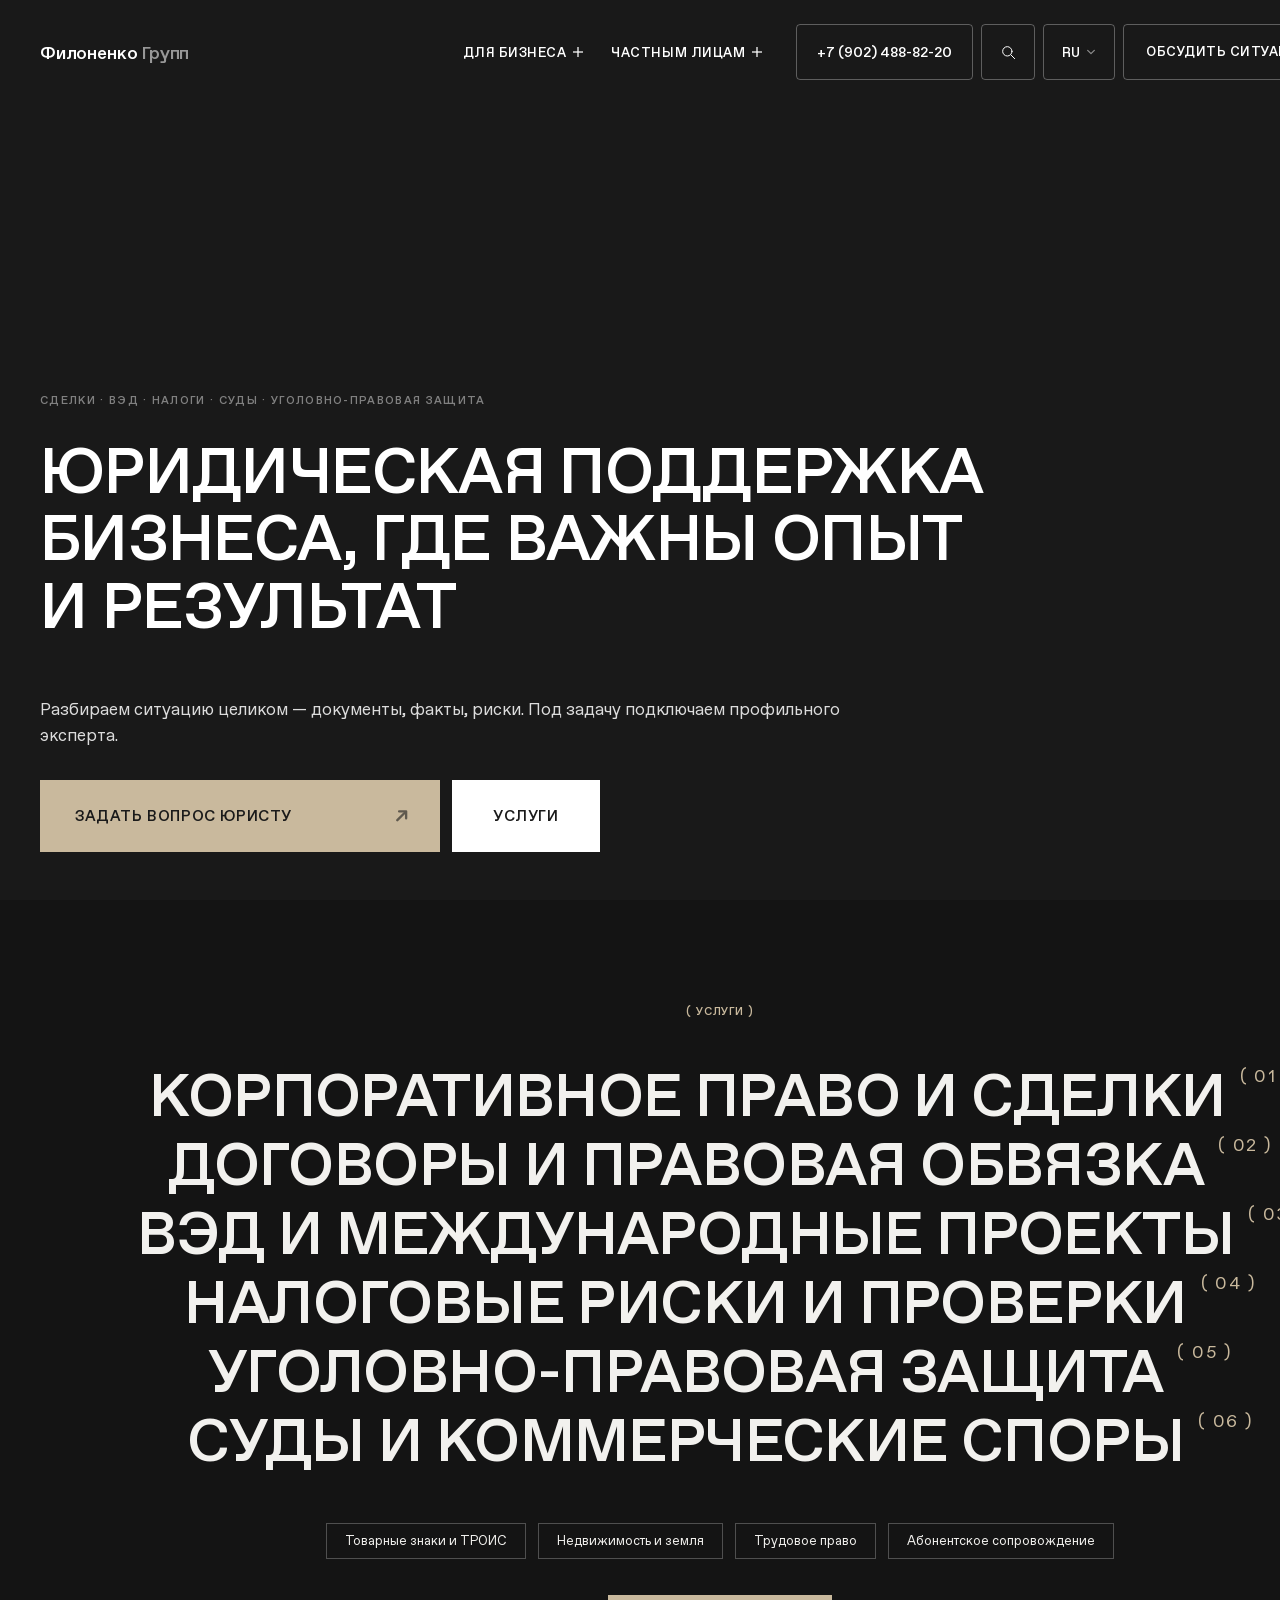
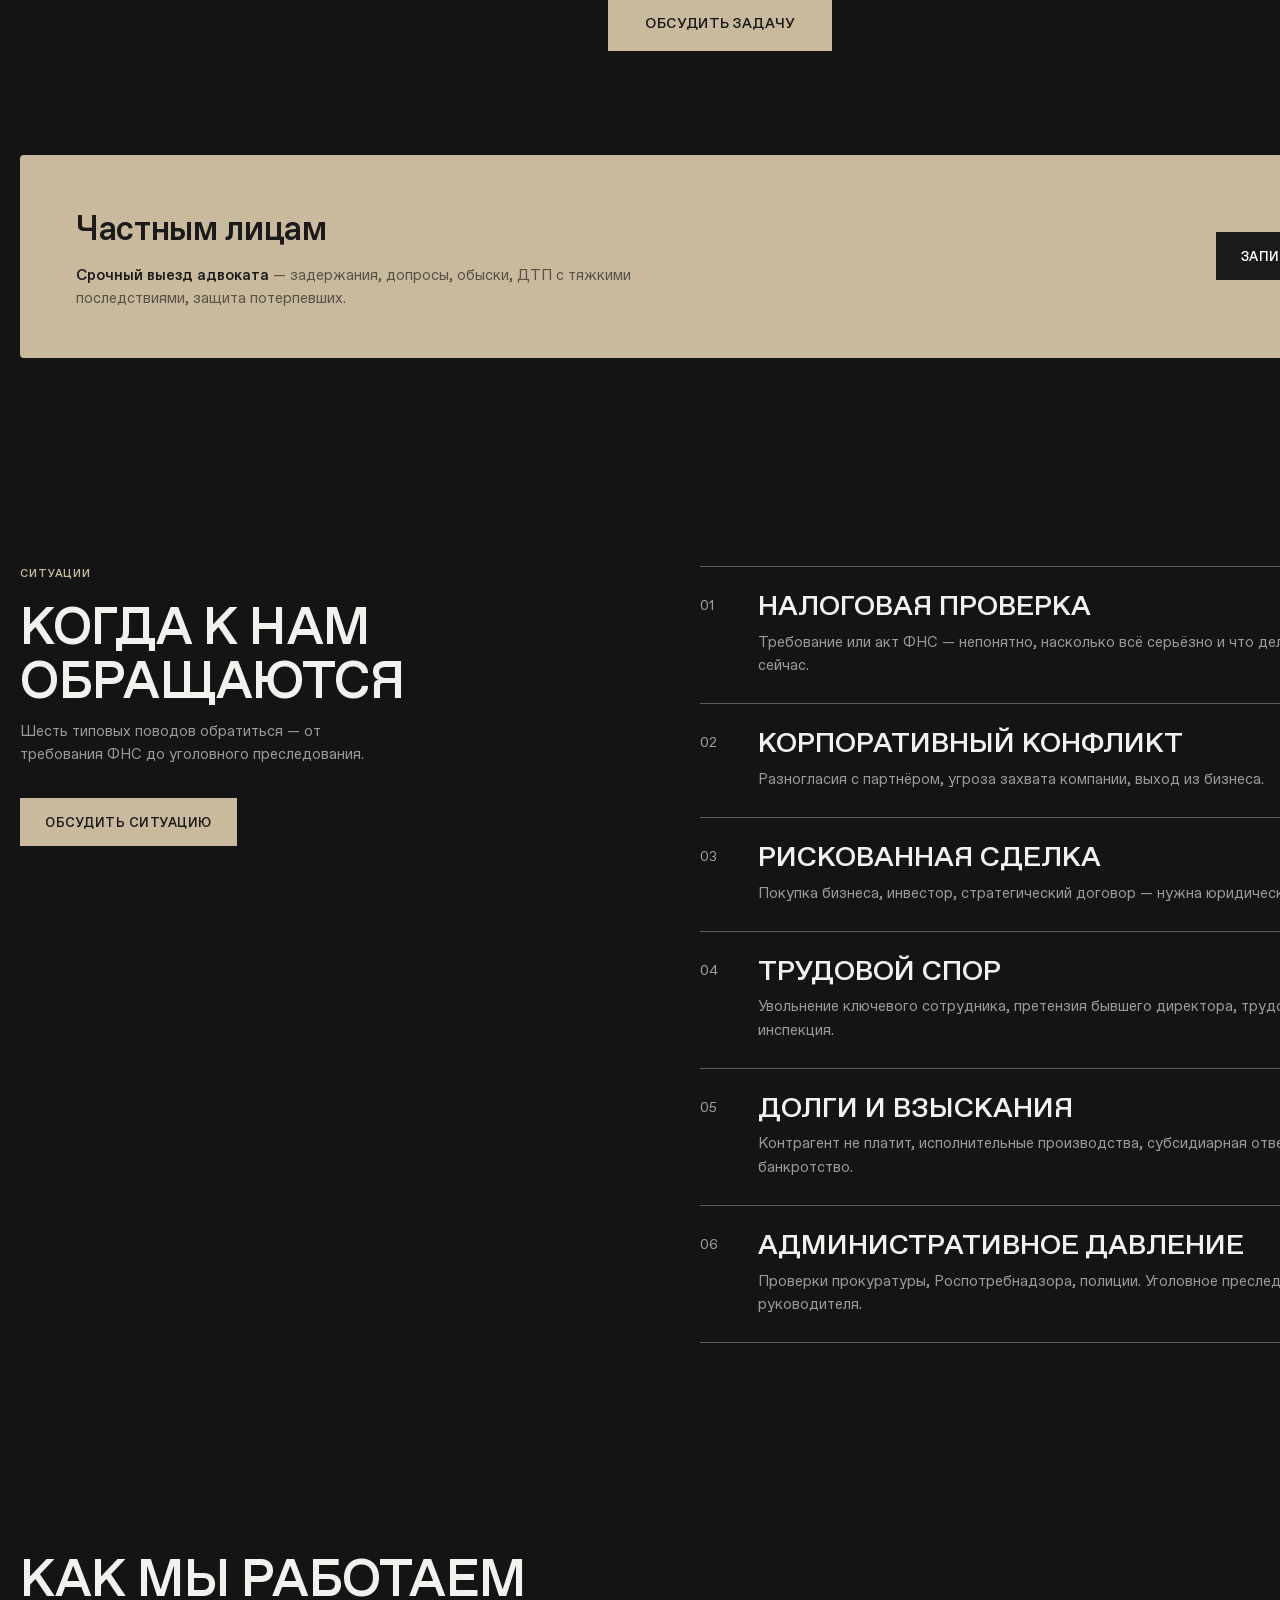
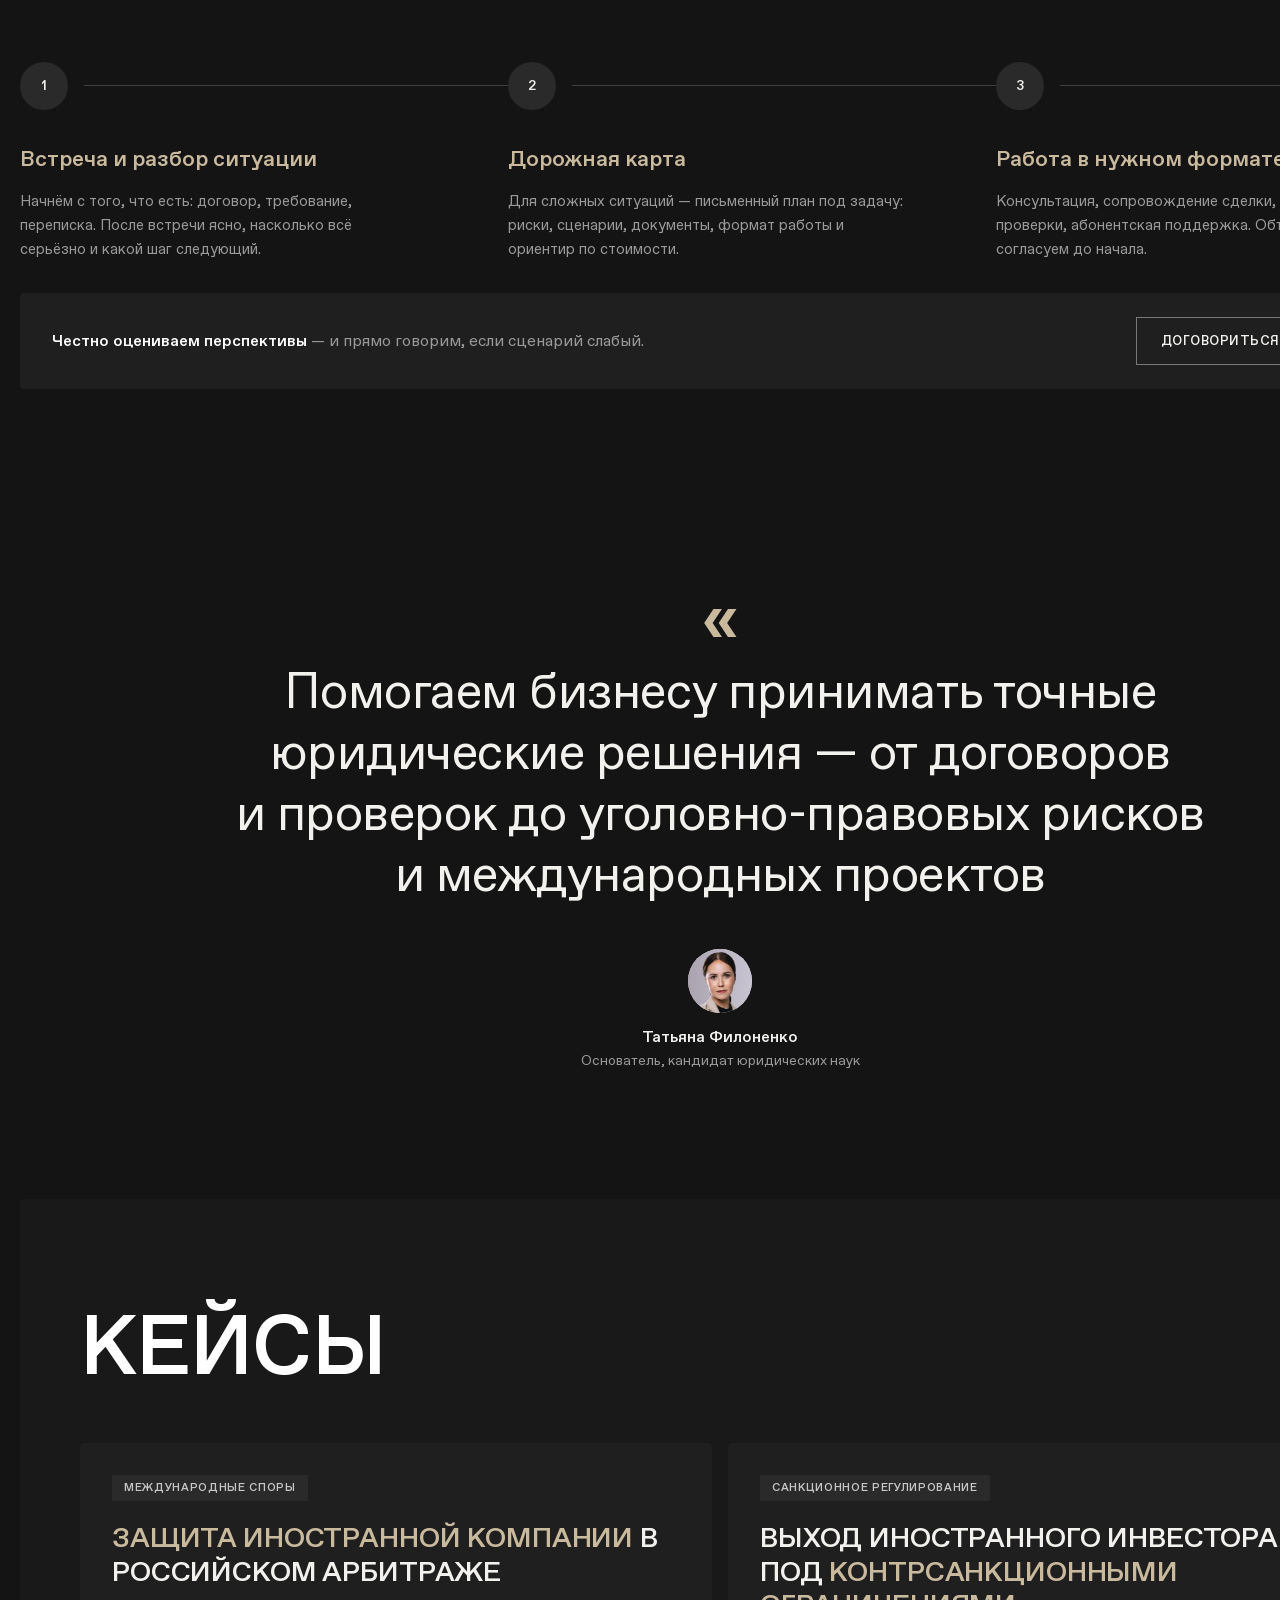
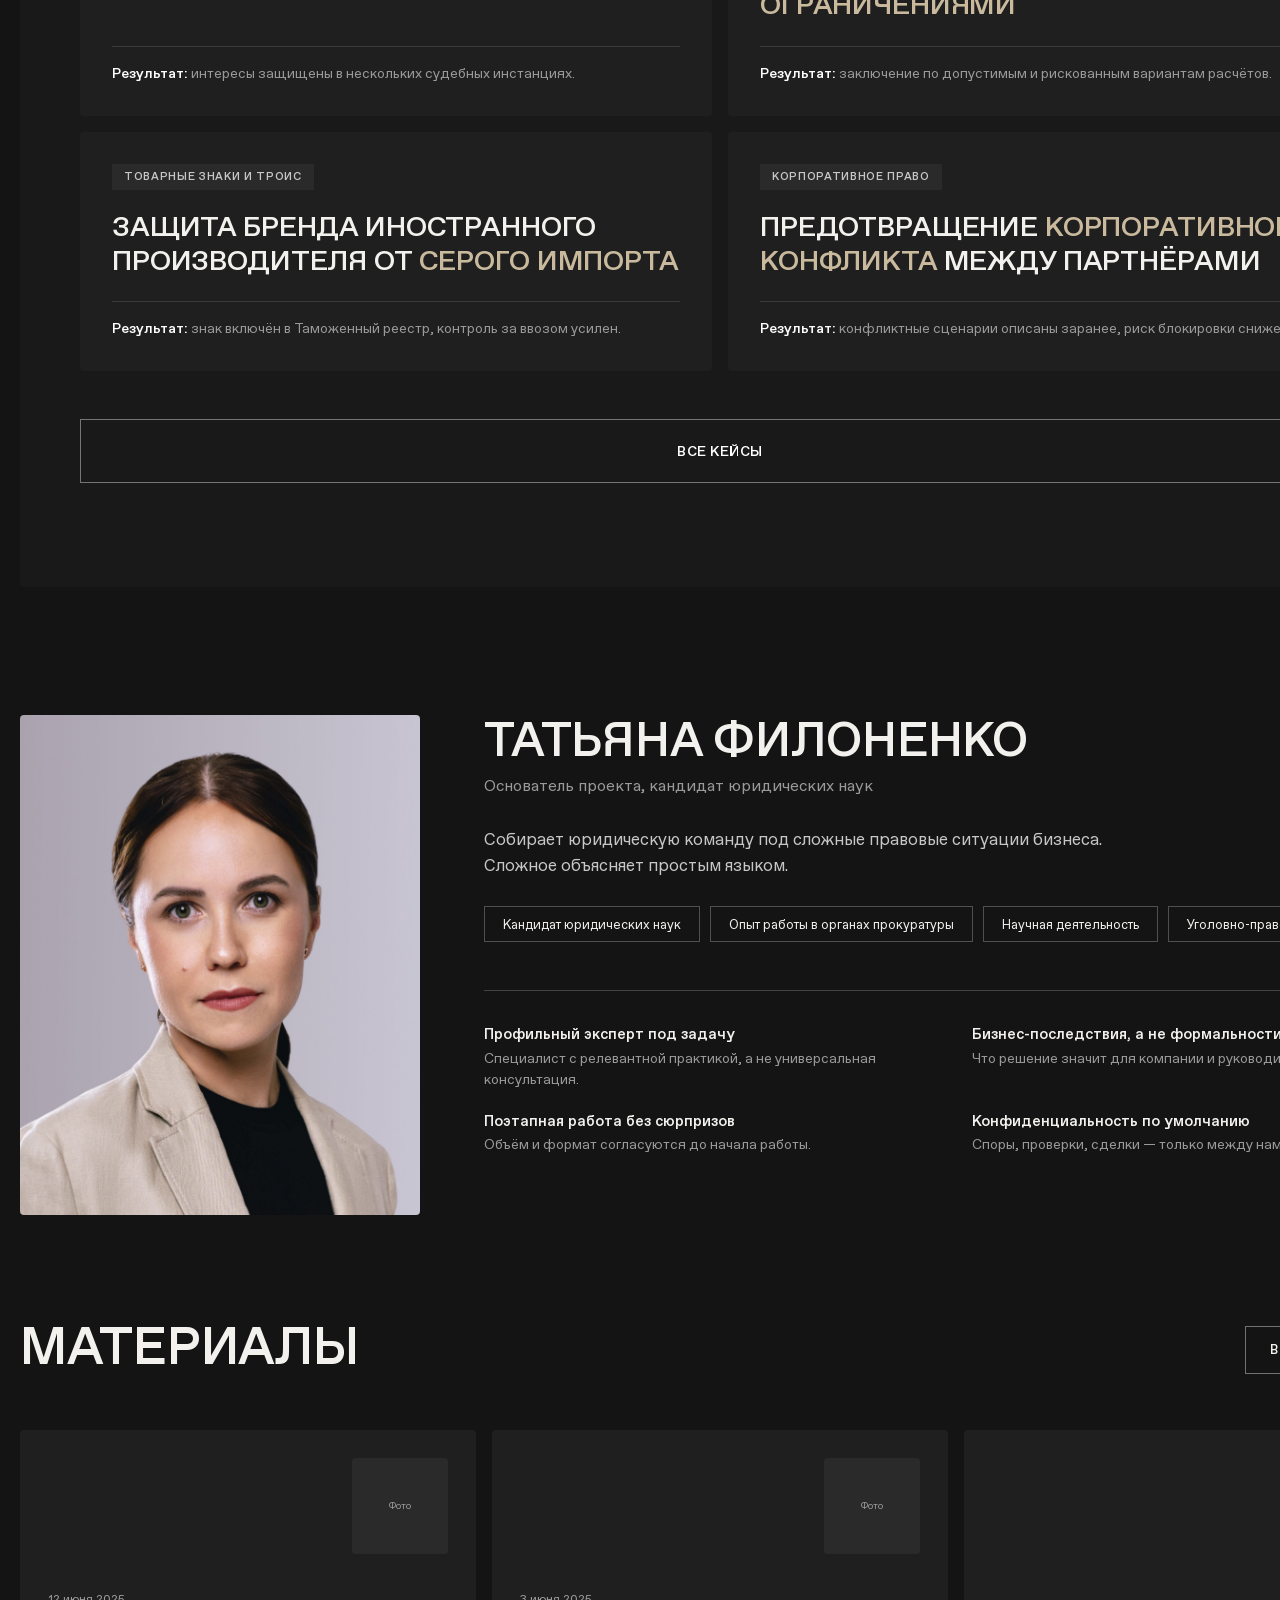
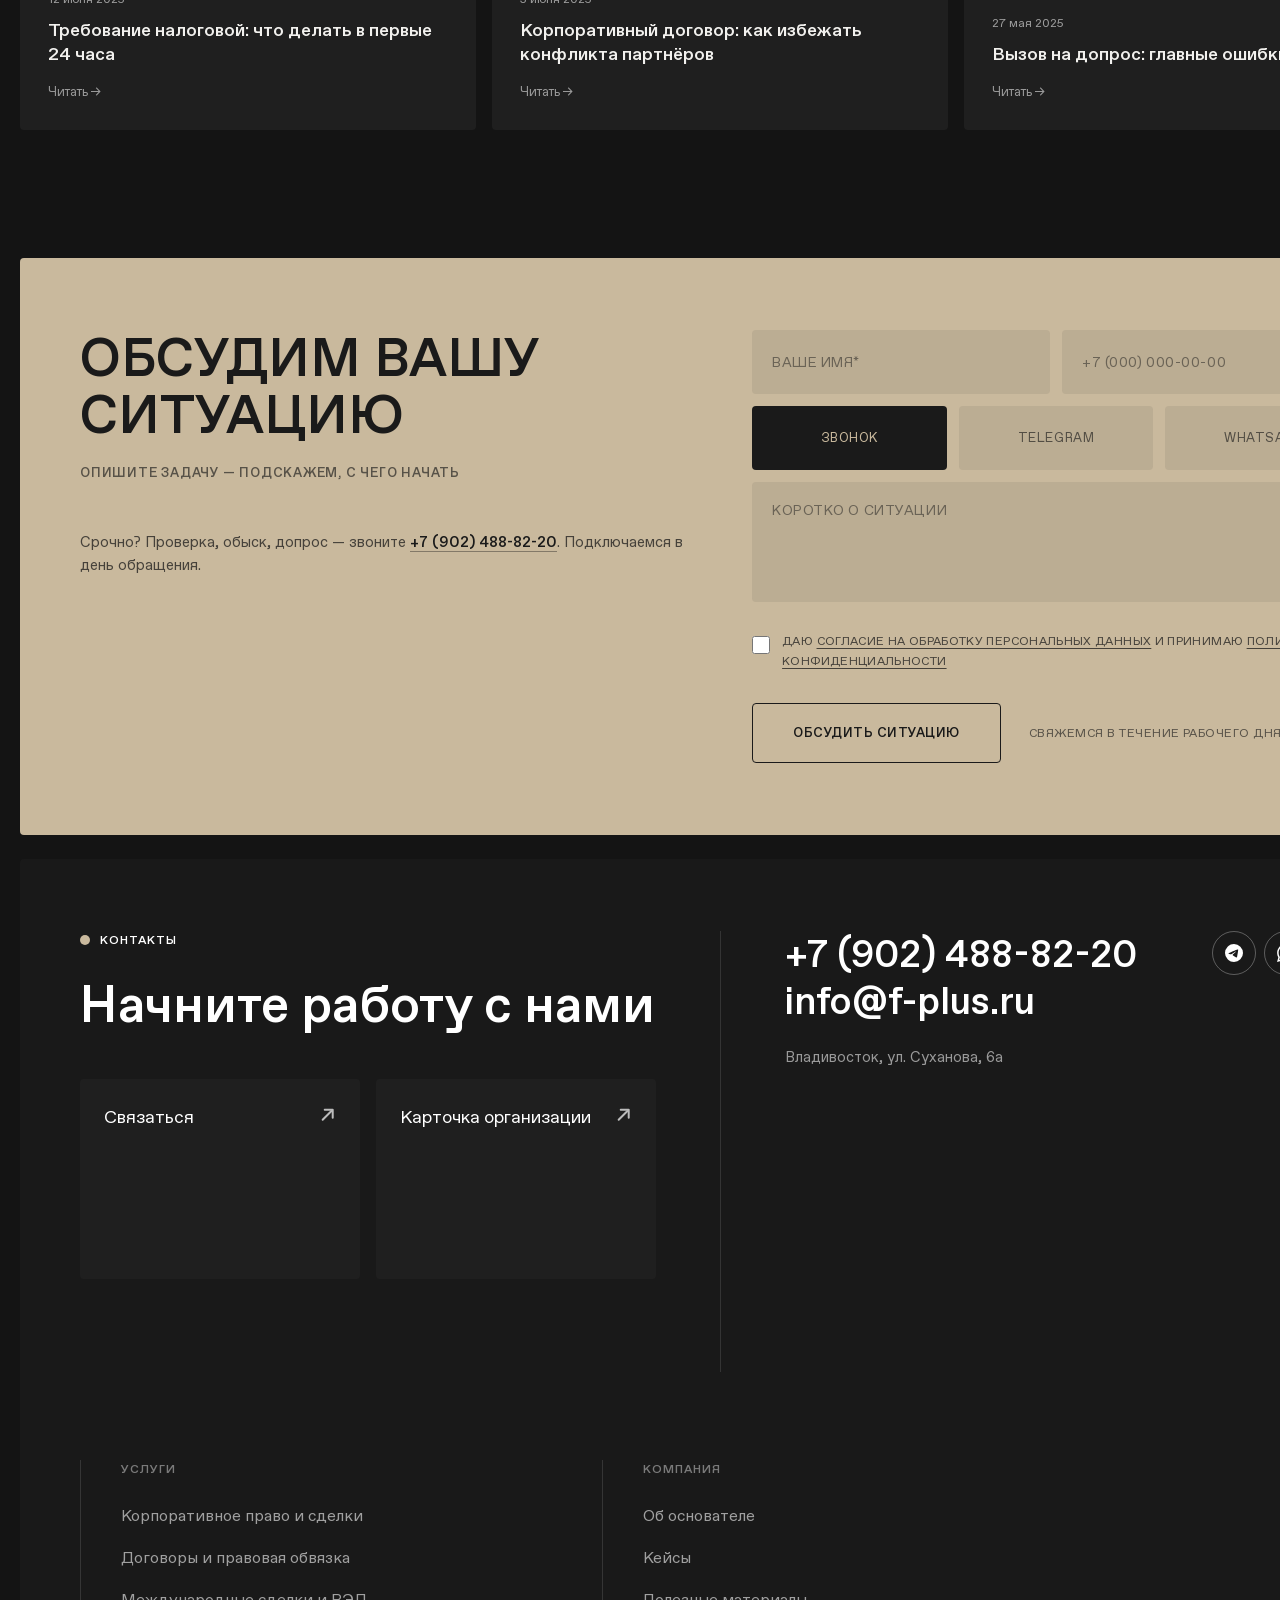
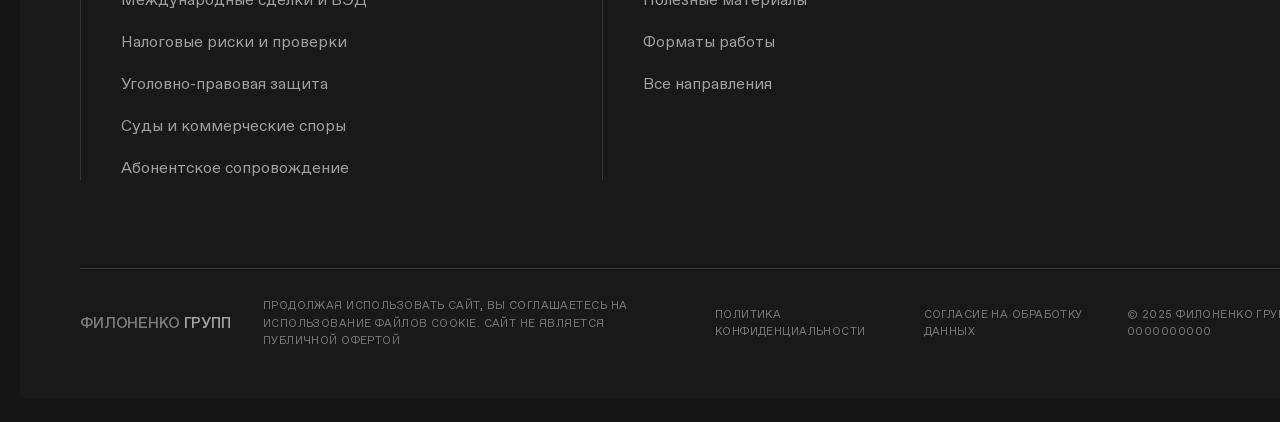
==== commit e9e44884: "Тёмная тема: акцентная панель формы, футер по референсу с плитками и картой Co-Authored-By: Claude F" ====
--- a/dark.html
+++ b/dark.html
@@ -596,6 +596,303 @@
 
     .footer__links-col a:hover {
       color: #fff;
+    }
+
+    /* --- форма: акцентная панель --- */
+    .cv2 {
+      padding: 24px 20px;
+    }
+
+    .cv2 .container {
+      width: auto;
+      padding: 0;
+    }
+
+    .cv2__inner {
+      display: grid;
+      grid-template-columns: 1fr 1fr;
+      gap: 64px;
+      background: var(--accent);
+      color: #1A1A1A;
+      border-radius: 4px;
+      padding: 72px 60px;
+    }
+
+    .cv2__title {
+      font-size: 54px;
+      font-weight: 500;
+      line-height: 1.05;
+      text-transform: uppercase;
+      margin-bottom: 20px;
+    }
+
+    .cv2__sub {
+      font-size: 13px;
+      font-weight: 500;
+      text-transform: uppercase;
+      letter-spacing: 0.06em;
+      color: rgba(26, 26, 26, 0.65);
+    }
+
+    .cv2__urgent {
+      margin-top: 48px;
+      font-size: 15px;
+      line-height: 1.55;
+      color: rgba(26, 26, 26, 0.75);
+    }
+
+    .cv2__urgent a {
+      font-weight: 500;
+      color: #1A1A1A;
+      border-bottom: 1px solid rgba(26, 26, 26, 0.4);
+    }
+
+    .cv2__grid {
+      display: grid;
+      grid-template-columns: 1fr 1fr;
+      gap: 12px;
+      margin-bottom: 12px;
+    }
+
+    .cv2__input {
+      width: 100%;
+      height: 64px;
+      padding: 0 20px;
+      background: rgba(26, 26, 26, 0.08);
+      border: none;
+      border-radius: 4px;
+      font-family: inherit;
+      font-size: 14px;
+      color: #1A1A1A;
+    }
+
+    .cv2__input::placeholder {
+      text-transform: uppercase;
+      letter-spacing: 0.04em;
+      color: rgba(26, 26, 26, 0.5);
+    }
+
+    .cv2__textarea {
+      min-height: 120px;
+      padding: 20px;
+      resize: vertical;
+      margin-top: 12px;
+    }
+
+    .cv2__channels {
+      display: flex;
+      gap: 12px;
+    }
+
+    .cv2 .form__channel {
+      flex: 1;
+      height: 64px;
+      background: rgba(26, 26, 26, 0.08);
+      border: none;
+      border-radius: 4px;
+      color: rgba(26, 26, 26, 0.65);
+      font-size: 13px;
+      text-transform: uppercase;
+      letter-spacing: 0.04em;
+    }
+
+    .cv2 .form__channel.is-active {
+      background: #1A1A1A;
+      color: var(--accent);
+    }
+
+    .cv2__consent {
+      display: flex;
+      gap: 12px;
+      align-items: flex-start;
+      margin: 24px 0 32px;
+      font-size: 12px;
+      text-transform: uppercase;
+      letter-spacing: 0.03em;
+      line-height: 1.6;
+      color: rgba(26, 26, 26, 0.75);
+      cursor: pointer;
+    }
+
+    .cv2__consent input {
+      width: 22px;
+      height: 22px;
+      margin-top: 2px;
+      accent-color: #1A1A1A;
+    }
+
+    .cv2__consent a {
+      text-decoration: underline;
+      text-underline-offset: 3px;
+    }
+
+    .cv2__actions {
+      display: flex;
+      align-items: center;
+      gap: 28px;
+    }
+
+    .cv2__submit {
+      height: 60px;
+      padding: 0 40px;
+      background: transparent;
+      border: 1px solid #1A1A1A;
+      border-radius: 4px;
+      font-family: inherit;
+      font-size: 13px;
+      font-weight: 500;
+      text-transform: uppercase;
+      letter-spacing: 0.04em;
+      color: #1A1A1A;
+      cursor: pointer;
+      transition: all 0.2s ease;
+    }
+
+    .cv2__submit:hover {
+      background: #1A1A1A;
+      color: var(--accent);
+    }
+
+    .cv2__note {
+      font-size: 12px;
+      text-transform: uppercase;
+      letter-spacing: 0.04em;
+      color: rgba(26, 26, 26, 0.65);
+    }
+
+    .cv2 .form__done {
+      background: rgba(26, 26, 26, 0.1);
+      color: #1A1A1A;
+    }
+
+    /* --- футер v2 --- */
+    .footer__map {
+      width: 100%;
+      height: 280px;
+    }
+
+    .fv2 {
+      display: grid;
+      grid-template-columns: 1fr 1fr;
+      margin-bottom: 88px;
+    }
+
+    .fv2__left {
+      padding-right: 64px;
+    }
+
+    .fv2__right {
+      position: relative;
+      padding-left: 64px;
+      border-left: 1px solid rgba(255, 255, 255, 0.12);
+    }
+
+    .fv2__eyebrow {
+      display: flex;
+      align-items: center;
+      font-size: 12px;
+      font-weight: 500;
+      text-transform: uppercase;
+      letter-spacing: 0.08em;
+      color: #fff;
+      margin-bottom: 28px;
+    }
+
+    .fv2__dot {
+      width: 10px;
+      height: 10px;
+      border-radius: 50%;
+      background: var(--accent);
+      margin-right: 10px;
+    }
+
+    .fv2__title {
+      font-size: 52px;
+      font-weight: 500;
+      line-height: 1.05;
+      margin-bottom: 48px;
+    }
+
+    .fv2__tiles {
+      display: grid;
+      grid-template-columns: 1fr 1fr;
+      gap: 16px;
+    }
+
+    .fv2__tile {
+      display: flex;
+      align-items: flex-start;
+      justify-content: space-between;
+      gap: 16px;
+      min-height: 200px;
+      padding: 24px 24px 20px;
+      background: #1F1F1F;
+      border-radius: 4px;
+      font-size: 18px;
+      color: #fff;
+      transition: background 0.2s ease;
+    }
+
+    .fv2__tile:hover {
+      background: #2A2A2A;
+    }
+
+    .fv2__tile svg {
+      flex-shrink: 0;
+      margin-top: 4px;
+      opacity: 0.7;
+    }
+
+    .fv2__socials {
+      position: absolute;
+      top: 0;
+      right: 0;
+      display: flex;
+      gap: 8px;
+    }
+
+    .fv2__socials .footer__soc {
+      border-radius: 50%;
+    }
+
+    .fv2__big {
+      display: block;
+      font-size: 38px;
+      font-weight: 500;
+      line-height: 1.25;
+      color: #fff;
+    }
+
+    .fv2__address {
+      margin-top: 20px;
+      font-size: 15px;
+      color: #9A9A9A;
+    }
+
+    .fv2__bottom {
+      display: flex;
+      align-items: center;
+      justify-content: space-between;
+      gap: 32px;
+      padding-top: 28px;
+      border-top: 1px solid rgba(255, 255, 255, 0.12);
+      font-size: 11px;
+      text-transform: uppercase;
+      letter-spacing: 0.04em;
+      color: #7A7A7A;
+    }
+
+    .fv2__bottom .logo {
+      font-size: 15px;
+    }
+
+    .fv2__bottom a:not(.logo):hover {
+      color: #fff;
+    }
+
+    .fv2__legal {
+      max-width: 420px;
+      line-height: 1.6;
     }
 
     /* --- hero-v2 в тёмной теме --- */
@@ -945,45 +1242,34 @@
     </div>
   </section>
 
-  <!-- ===== CONTACT ===== -->
-  <section class="section section--dark" id="contact">
+  <!-- ===== CONTACT (акцентная панель) ===== -->
+  <section class="section cv2" id="contact">
     <div class="container">
-      <div class="contact">
-        <div>
-          <h2 class="contact__title">Обсудим вашу ситуацию</h2>
-          <p class="contact__desc">Опишите задачу — подскажем, с чего начать. Идеальный пакет документов не нужен.</p>
-          <div class="contact__urgent">
-            <div class="contact__urgent-title">Ситуация не терпит отлагательств?</div>
-            <p class="contact__urgent-text">Проверка, обыск, допрос — звоните: <a href="tel:+79024888220">+7 (902) 488-82-20</a>. Подключаемся в день обращения.</p>
+      <div class="cv2__inner">
+        <div class="cv2__left">
+          <h2 class="cv2__title">Обсудим вашу<br>ситуацию</h2>
+          <p class="cv2__sub">Опишите задачу — подскажем, с чего начать</p>
+          <p class="cv2__urgent">Срочно? Проверка, обыск, допрос — звоните <a href="tel:+79024888220">+7 (902) 488-82-20</a>. Подключаемся в день обращения.</p>
+        </div>
+        <form class="cv2__form" id="contactForm">
+          <div class="cv2__grid">
+            <input class="cv2__input" id="fName" type="text" placeholder="Ваше имя*">
+            <input class="cv2__input" id="fPhone" type="tel" placeholder="+7 (000) 000-00-00">
           </div>
-        </div>
-        <form class="form" id="contactForm">
-          <h3 class="form__title">Оставить заявку</h3>
-          <div class="form__row">
-            <label class="form__label" for="fName">Ваше имя</label>
-            <input class="form__input" id="fName" type="text" placeholder="Имя">
+          <div class="form__channels cv2__channels">
+            <button type="button" class="form__channel is-active">Звонок</button>
+            <button type="button" class="form__channel">Telegram</button>
+            <button type="button" class="form__channel">WhatsApp</button>
           </div>
-          <div class="form__row">
-            <label class="form__label" for="fPhone">Телефон</label>
-            <input class="form__input" id="fPhone" type="tel" placeholder="+7">
+          <textarea class="cv2__input cv2__textarea" id="fText" placeholder="Коротко о ситуации"></textarea>
+          <label class="cv2__consent">
+            <input type="checkbox">
+            <span>Даю <a href="#">согласие на обработку персональных данных</a> и принимаю <a href="#">политику конфиденциальности</a></span>
+          </label>
+          <div class="cv2__actions">
+            <button type="submit" class="cv2__submit">Обсудить ситуацию</button>
+            <span class="cv2__note">Свяжемся в течение рабочего дня</span>
           </div>
-          <div class="form__row">
-            <label class="form__label">Удобный способ связи</label>
-            <div class="form__channels">
-              <button type="button" class="form__channel is-active">Звонок</button>
-              <button type="button" class="form__channel">Telegram</button>
-              <button type="button" class="form__channel">WhatsApp</button>
-            </div>
-          </div>
-          <div class="form__row">
-            <label class="form__label" for="fText">Коротко о ситуации</label>
-            <textarea class="form__textarea" id="fText" placeholder="Что произошло и какой вопрос хотите решить"></textarea>
-          </div>
-          <label class="form__consent">
-            <input type="checkbox">
-            <span>Я ознакомлен(а) с <a href="#">Политикой обработки персональных данных</a> и даю согласие на обработку персональных данных</span>
-          </label>
-          <button type="submit" class="btn btn--dark">Обсудить ситуацию</button>
           <div class="form__done" id="formDone">Спасибо! Мы свяжемся с вами в ближайшее время.</div>
         </form>
       </div>
@@ -993,24 +1279,24 @@
   <!-- ===== FOOTER ===== -->
   <footer class="footer">
     <div class="container">
-      <div class="eyebrow footer__eyebrow">Контакты</div>
-      <h2 class="footer__title">На связи, когда<br>решают часы</h2>
-      <div class="footer__grid">
-        <div class="footer__col">
-          <div class="footer__label">Телефон</div>
-          <a class="footer__big" href="tel:+79024888220">+7 (902) 488-82-20</a>
-          <div class="footer__label">Мессенджеры</div>
-          <div class="footer__msgrs footer__msgrs--icons">
+      <div class="fv2">
+        <div class="fv2__left">
+          <div class="fv2__eyebrow"><span class="fv2__dot"></span>Контакты</div>
+          <h2 class="fv2__title">Начните работу с нами</h2>
+          <div class="fv2__tiles">
+            <a href="#contact" class="fv2__tile">Связаться <svg xmlns="http://www.w3.org/2000/svg" width="16" height="16" viewBox="0 0 12 12" fill="none" aria-hidden="true"><line x1="2" y1="9.58579" x2="8.58579" y2="3" stroke="currentColor" stroke-width="1.5" stroke-linecap="round"/><path d="M3.53845 2H9.53845V8" stroke="currentColor" stroke-width="1.5" stroke-linecap="round" stroke-linejoin="round"/></svg></a>
+            <a href="#" class="fv2__tile">Карточка организации <svg xmlns="http://www.w3.org/2000/svg" width="16" height="16" viewBox="0 0 12 12" fill="none" aria-hidden="true"><line x1="2" y1="9.58579" x2="8.58579" y2="3" stroke="currentColor" stroke-width="1.5" stroke-linecap="round"/><path d="M3.53845 2H9.53845V8" stroke="currentColor" stroke-width="1.5" stroke-linecap="round" stroke-linejoin="round"/></svg></a>
+          </div>
+        </div>
+        <div class="fv2__right">
+          <div class="fv2__socials">
             <a href="#" class="footer__soc" aria-label="Telegram"><svg width="18" height="18" viewBox="0 0 24 24" fill="currentColor"><path d="M11.944 0A12 12 0 0 0 0 12a12 12 0 0 0 12 12 12 12 0 0 0 12-12A12 12 0 0 0 12 0a12 12 0 0 0-.056 0zm4.962 7.224c.1-.002.321.023.465.14a.506.506 0 0 1 .171.325c.016.093.036.306.02.472-.18 1.898-.962 6.502-1.36 8.627-.168.9-.499 1.201-.82 1.23-.696.065-1.225-.46-1.9-.902-1.056-.693-1.653-1.124-2.678-1.8-1.185-.78-.417-1.21.258-1.91.177-.184 3.247-2.977 3.307-3.23.007-.032.014-.15-.056-.212s-.174-.041-.249-.024c-.106.024-1.793 1.14-5.061 3.345-.48.33-.913.49-1.302.48-.428-.008-1.252-.241-1.865-.44-.752-.245-1.349-.374-1.297-.789.027-.216.325-.437.893-.663 3.498-1.524 5.83-2.529 6.998-3.014 3.332-1.386 4.025-1.627 4.476-1.635z"/></svg></a>
             <a href="#" class="footer__soc" aria-label="WhatsApp"><svg width="18" height="18" viewBox="0 0 24 24" fill="currentColor"><path d="M17.472 14.382c-.297-.149-1.758-.867-2.03-.967-.273-.099-.471-.148-.67.15-.197.297-.767.966-.94 1.164-.173.199-.347.223-.644.075-.297-.15-1.255-.463-2.39-1.475-.883-.788-1.48-1.761-1.653-2.059-.173-.297-.018-.458.13-.606.134-.133.298-.347.446-.52.149-.174.198-.298.298-.497.099-.198.05-.371-.025-.52-.075-.149-.669-1.612-.916-2.207-.242-.579-.487-.5-.669-.51-.173-.008-.371-.01-.57-.01-.198 0-.52.074-.792.372-.272.297-1.04 1.016-1.04 2.479 0 1.462 1.065 2.875 1.213 3.074.149.198 2.096 3.2 5.077 4.487.709.306 1.262.489 1.694.625.712.227 1.36.195 1.871.118.571-.085 1.758-.719 2.006-1.413.248-.694.248-1.289.173-1.413-.074-.124-.272-.198-.57-.347m-5.421 7.403h-.004a9.87 9.87 0 0 1-5.031-1.378l-.361-.214-3.741.982.998-3.648-.235-.374a9.86 9.86 0 0 1-1.51-5.26c.001-5.45 4.436-9.884 9.888-9.884 2.64 0 5.122 1.03 6.988 2.898a9.825 9.825 0 0 1 2.893 6.994c-.003 5.45-4.437 9.884-9.885 9.884m8.413-18.297A11.815 11.815 0 0 0 12.05 0C5.495 0 .16 5.335.157 11.892c0 2.096.547 4.142 1.588 5.945L.057 24l6.305-1.654a11.882 11.882 0 0 0 5.683 1.448h.005c6.554 0 11.89-5.335 11.893-11.893a11.821 11.821 0 0 0-3.48-8.413z"/></svg></a>
             <a href="#" class="footer__soc" aria-label="Max"><svg width="18" height="18" viewBox="0 0 720 720" fill="currentColor"><path d="M350.4,9.6C141.8,20.5,4.1,184.1,12.8,390.4c3.8,90.3,40.1,168,48.7,253.7,2.2,22.2-4.2,49.6,21.4,59.3,31.5,11.9,79.8-8.1,106.2-26.4,9-6.1,17.6-13.2,24.2-22,27.3,18.1,53.2,35.6,85.7,43.4,143.1,34.3,299.9-44.2,369.6-170.3C799.6,291.2,622.5-4.6,350.4,9.6h0ZM269.4,504c-11.3,8.8-22.2,20.8-34.7,27.7-18.1,9.7-23.7-.4-30.5-16.4-21.4-50.9-24-137.6-11.5-190.9,16.8-72.5,72.9-136.3,150-143.1,78-6.9,150.4,32.7,183.1,104.2,72.4,159.1-112.9,316.2-256.4,218.6h0Z"/></svg></a>
           </div>
-        </div>
-        <div class="footer__col">
-          <div class="footer__label">Почта</div>
-          <a class="footer__big" href="mailto:info@f-plus.ru">info@f-plus.ru</a>
-          <div class="footer__label">Адрес</div>
-          <div class="footer__address">Владивосток, ул. Суханова, 6а</div>
+          <a class="fv2__big" href="tel:+79024888220">+7 (902) 488-82-20</a>
+          <a class="fv2__big" href="mailto:info@f-plus.ru">info@f-plus.ru</a>
+          <div class="fv2__address">Владивосток, ул. Суханова, 6а</div>
           <iframe class="footer__map" src="https://yandex.ru/map-widget/v1/?text=%D0%92%D0%BB%D0%B0%D0%B4%D0%B8%D0%B2%D0%BE%D1%81%D1%82%D0%BE%D0%BA%2C%20%D1%83%D0%BB%D0%B8%D1%86%D0%B0%20%D0%A1%D1%83%D1%85%D0%B0%D0%BD%D0%BE%D0%B2%D0%B0%206%D0%B0&z=16" loading="lazy" title="Карта: Владивосток, ул. Суханова, 6а"></iframe>
         </div>
       </div>
@@ -1034,14 +1320,12 @@
           <a href="#services">Все направления</a>
         </div>
       </div>
-      <div class="footer__bottom">
-        <div>
-          <a href="#" class="logo">Филоненко <span>Групп</span></a>
-          <div class="footer__meta">© 2025 Филоненко Групп · ИНН 0000000000 · ОГРН 0000000000000</div>
-        </div>
-        <nav class="footer__nav">
-          <a href="#">Политика конфиденциальности</a>
-        </nav>
+      <div class="fv2__bottom">
+        <a href="#" class="logo">Филоненко <span>Групп</span></a>
+        <div class="fv2__legal">Продолжая использовать сайт, вы соглашаетесь на использование файлов cookie. Сайт не является публичной офертой</div>
+        <a href="#">Политика конфиденциальности</a>
+        <a href="#">Согласие на обработку данных</a>
+        <div>© 2025 Филоненко Групп · ИНН 0000000000</div>
       </div>
     </div>
   </footer>
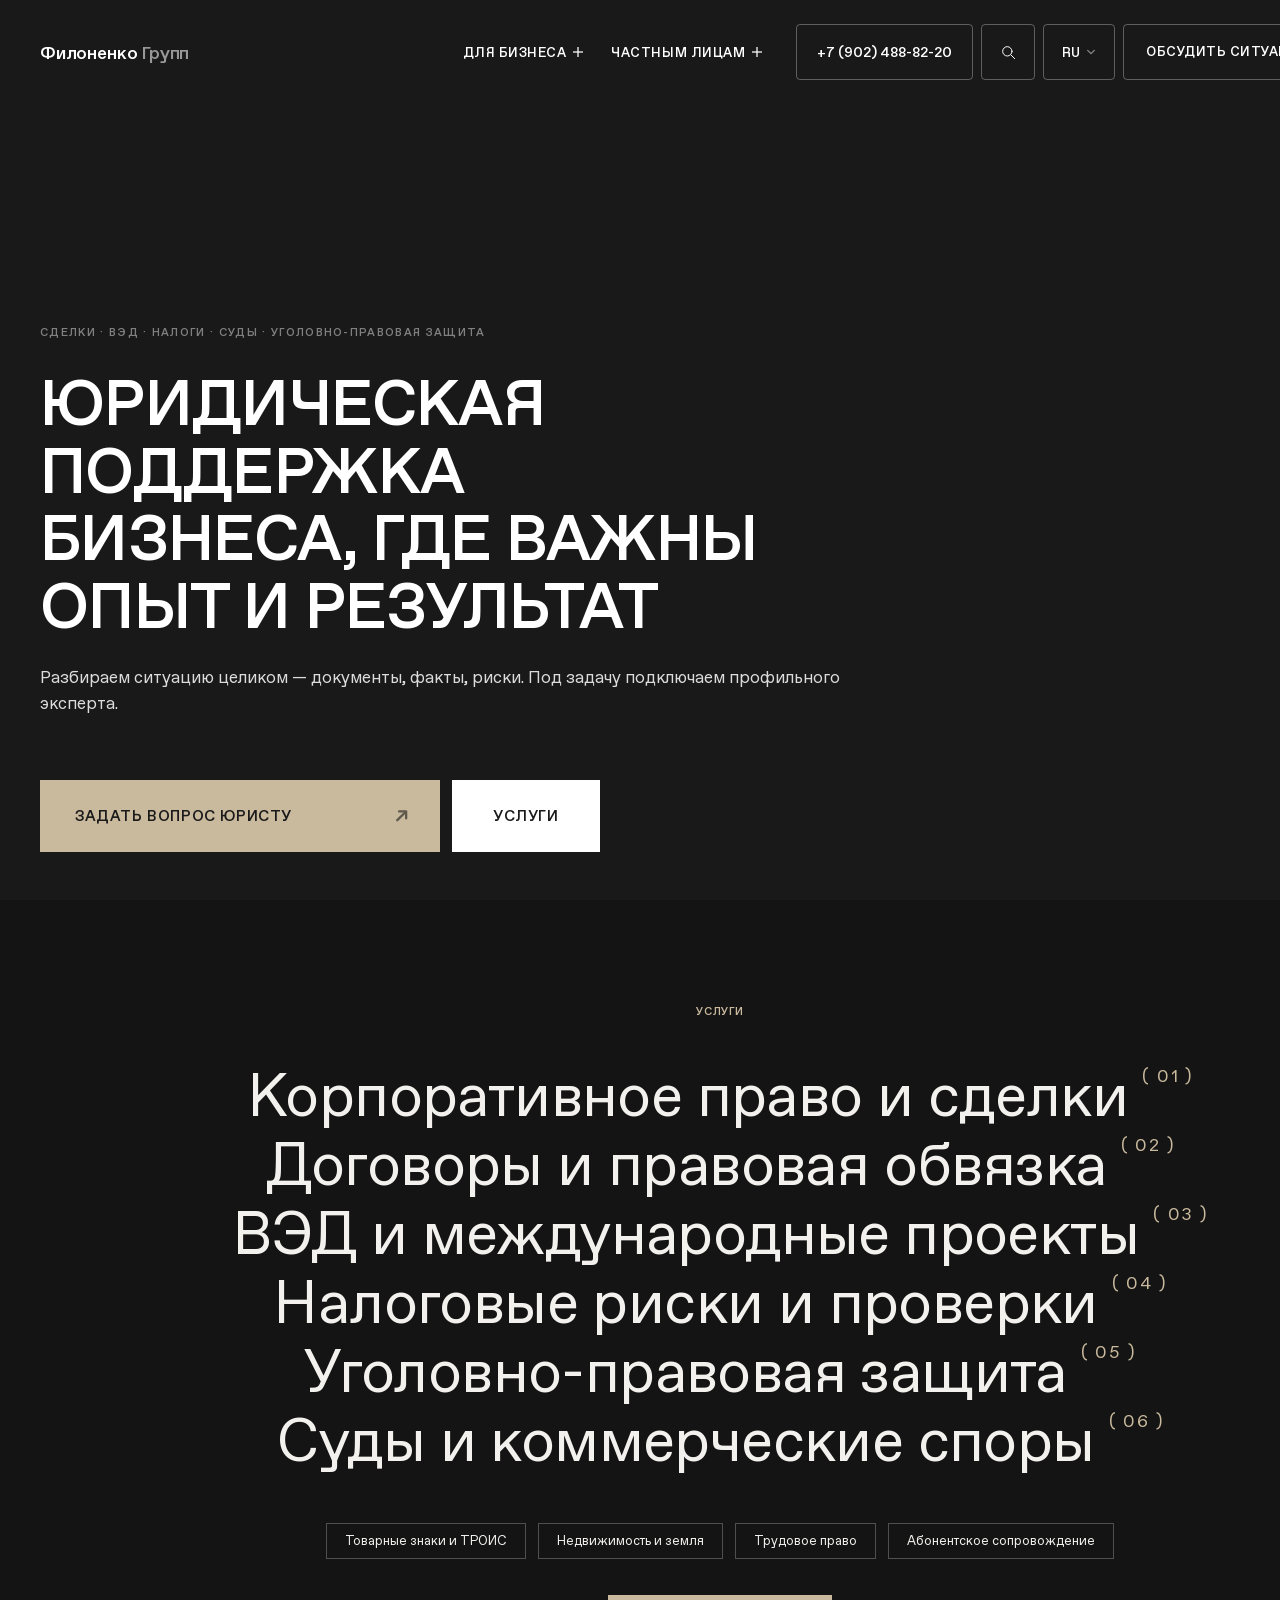
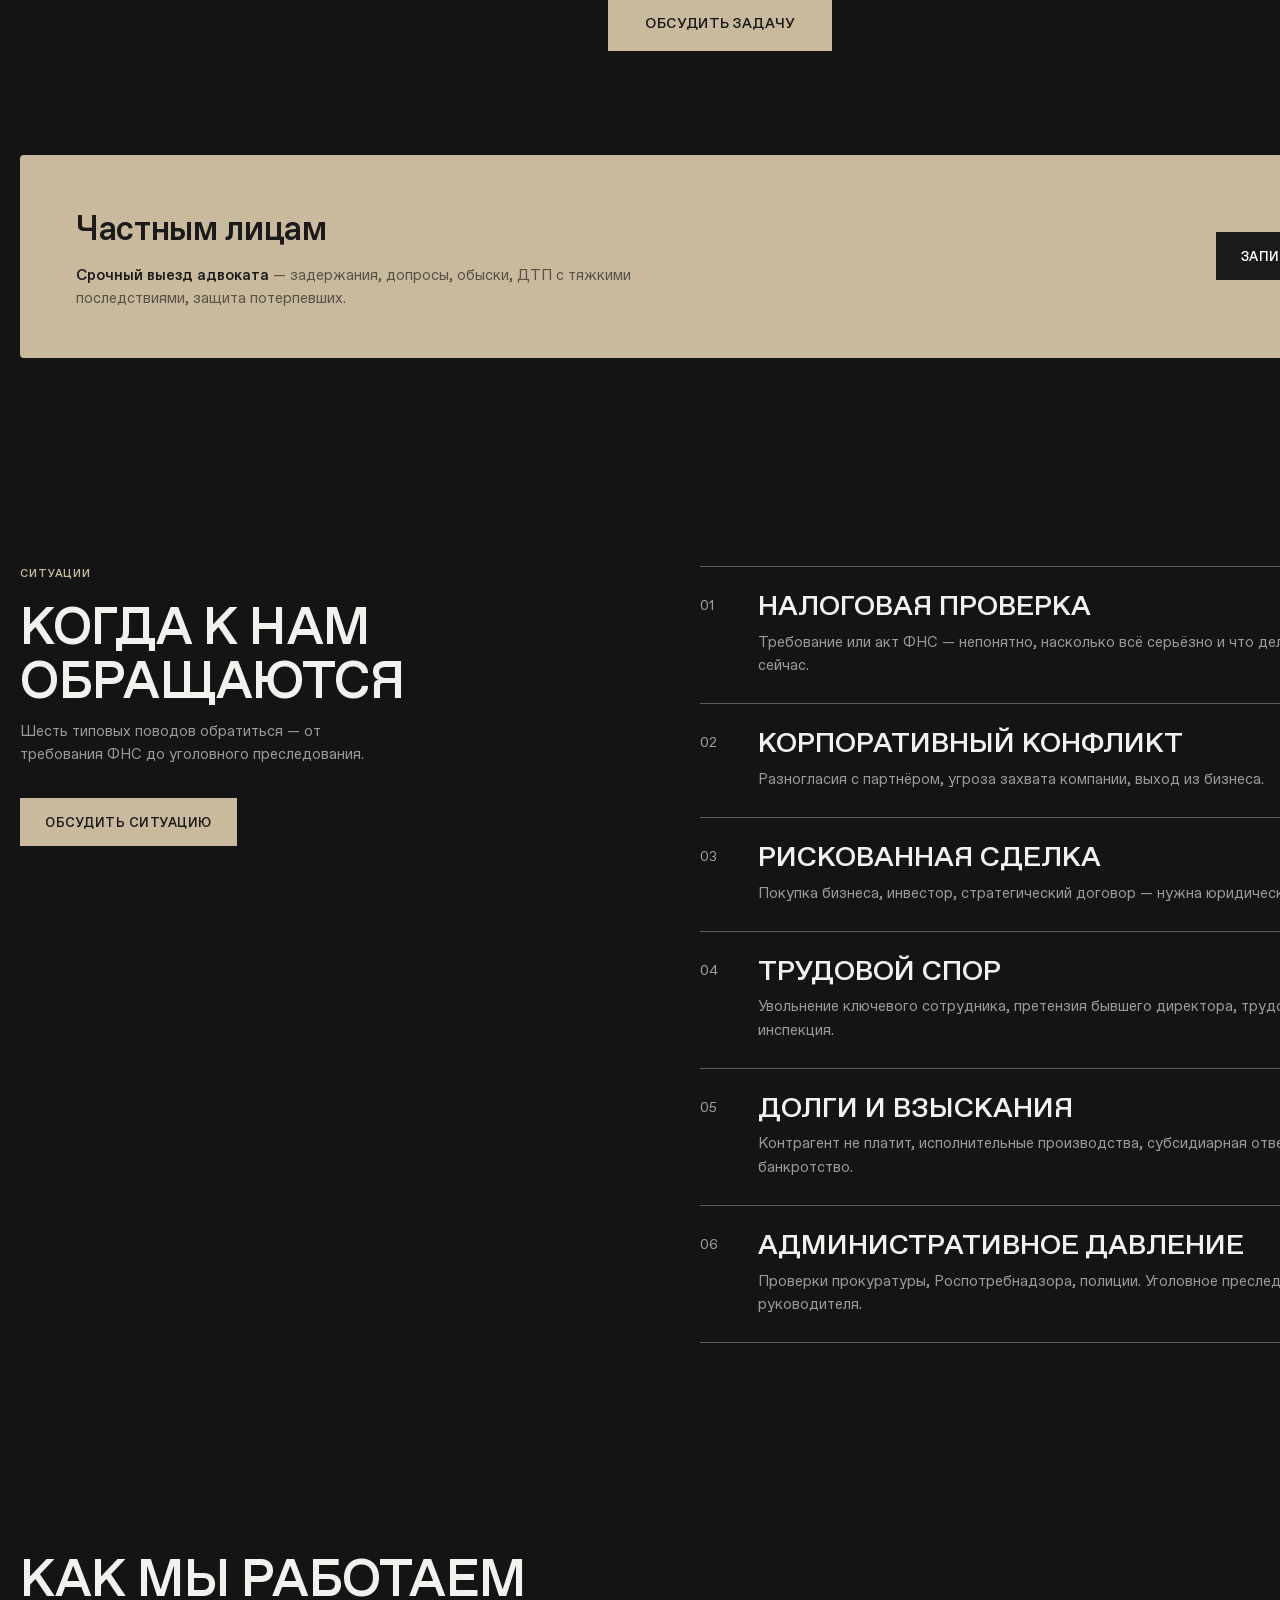
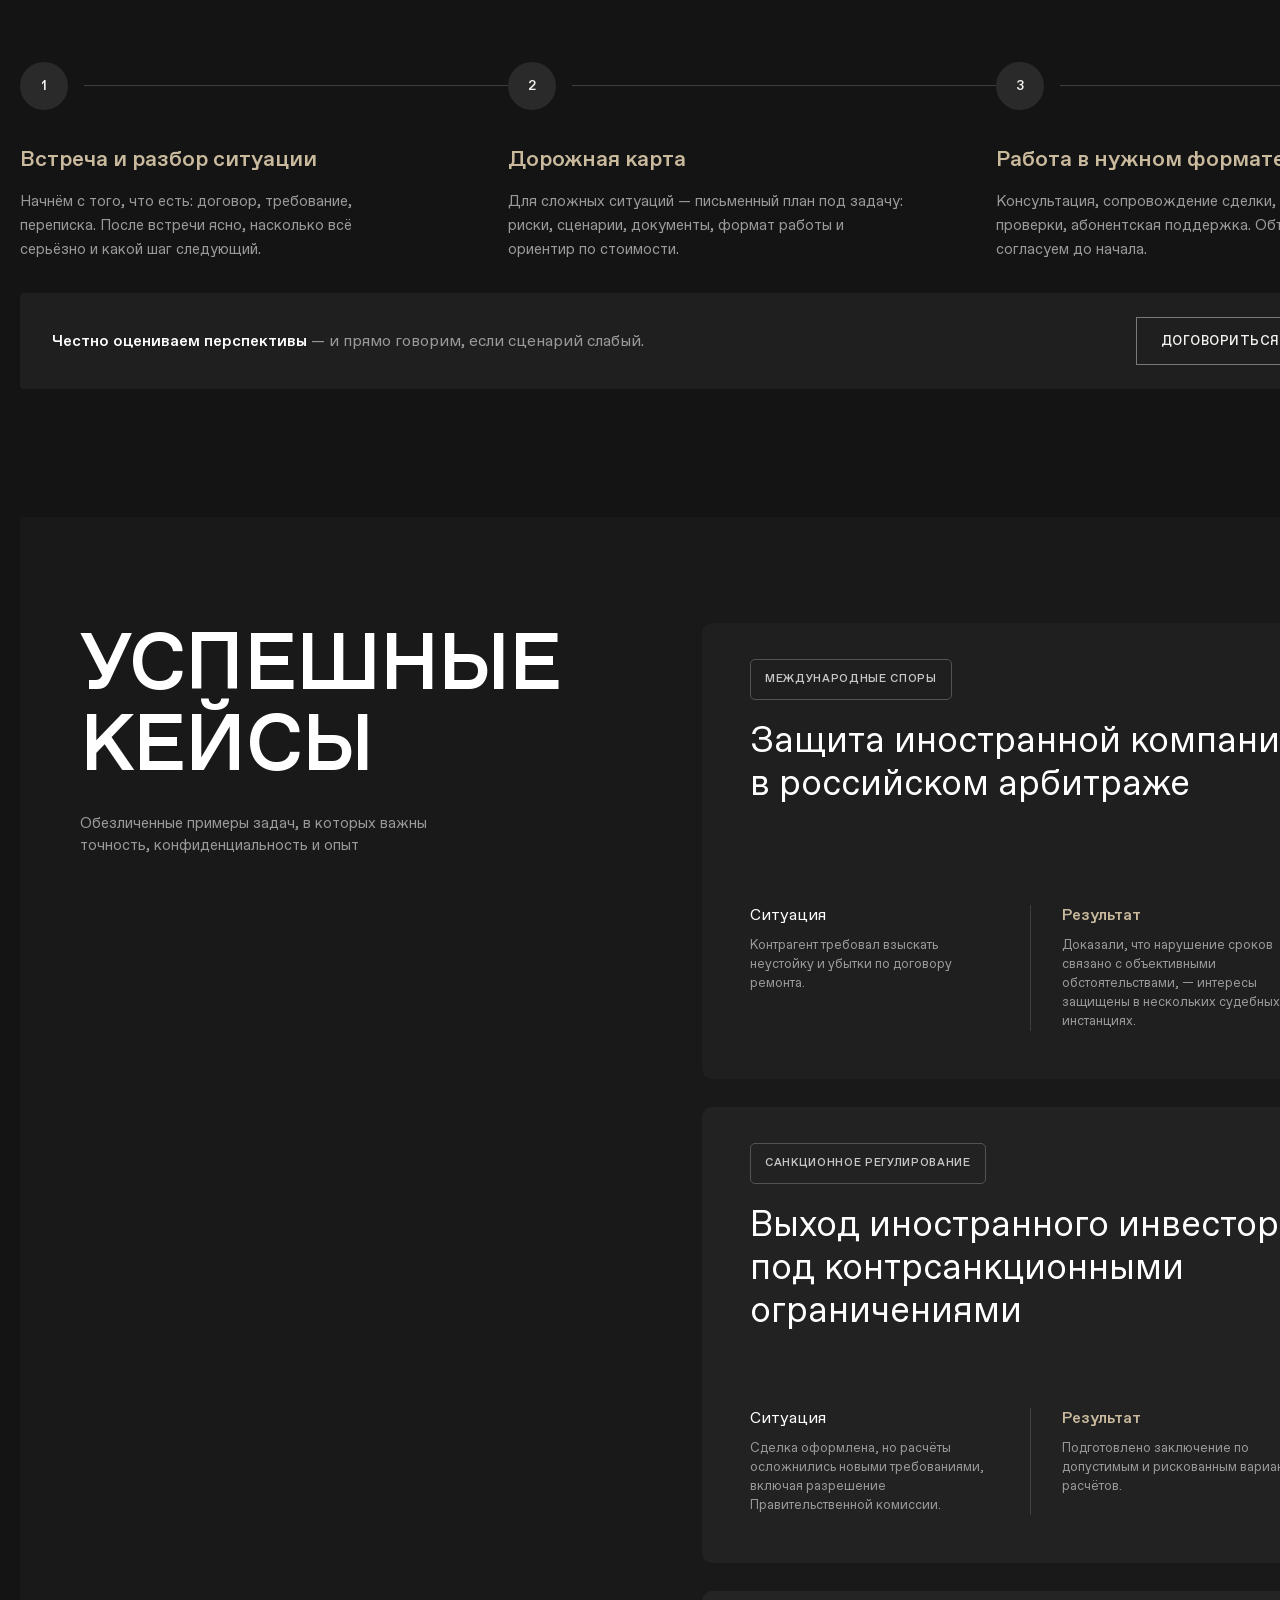
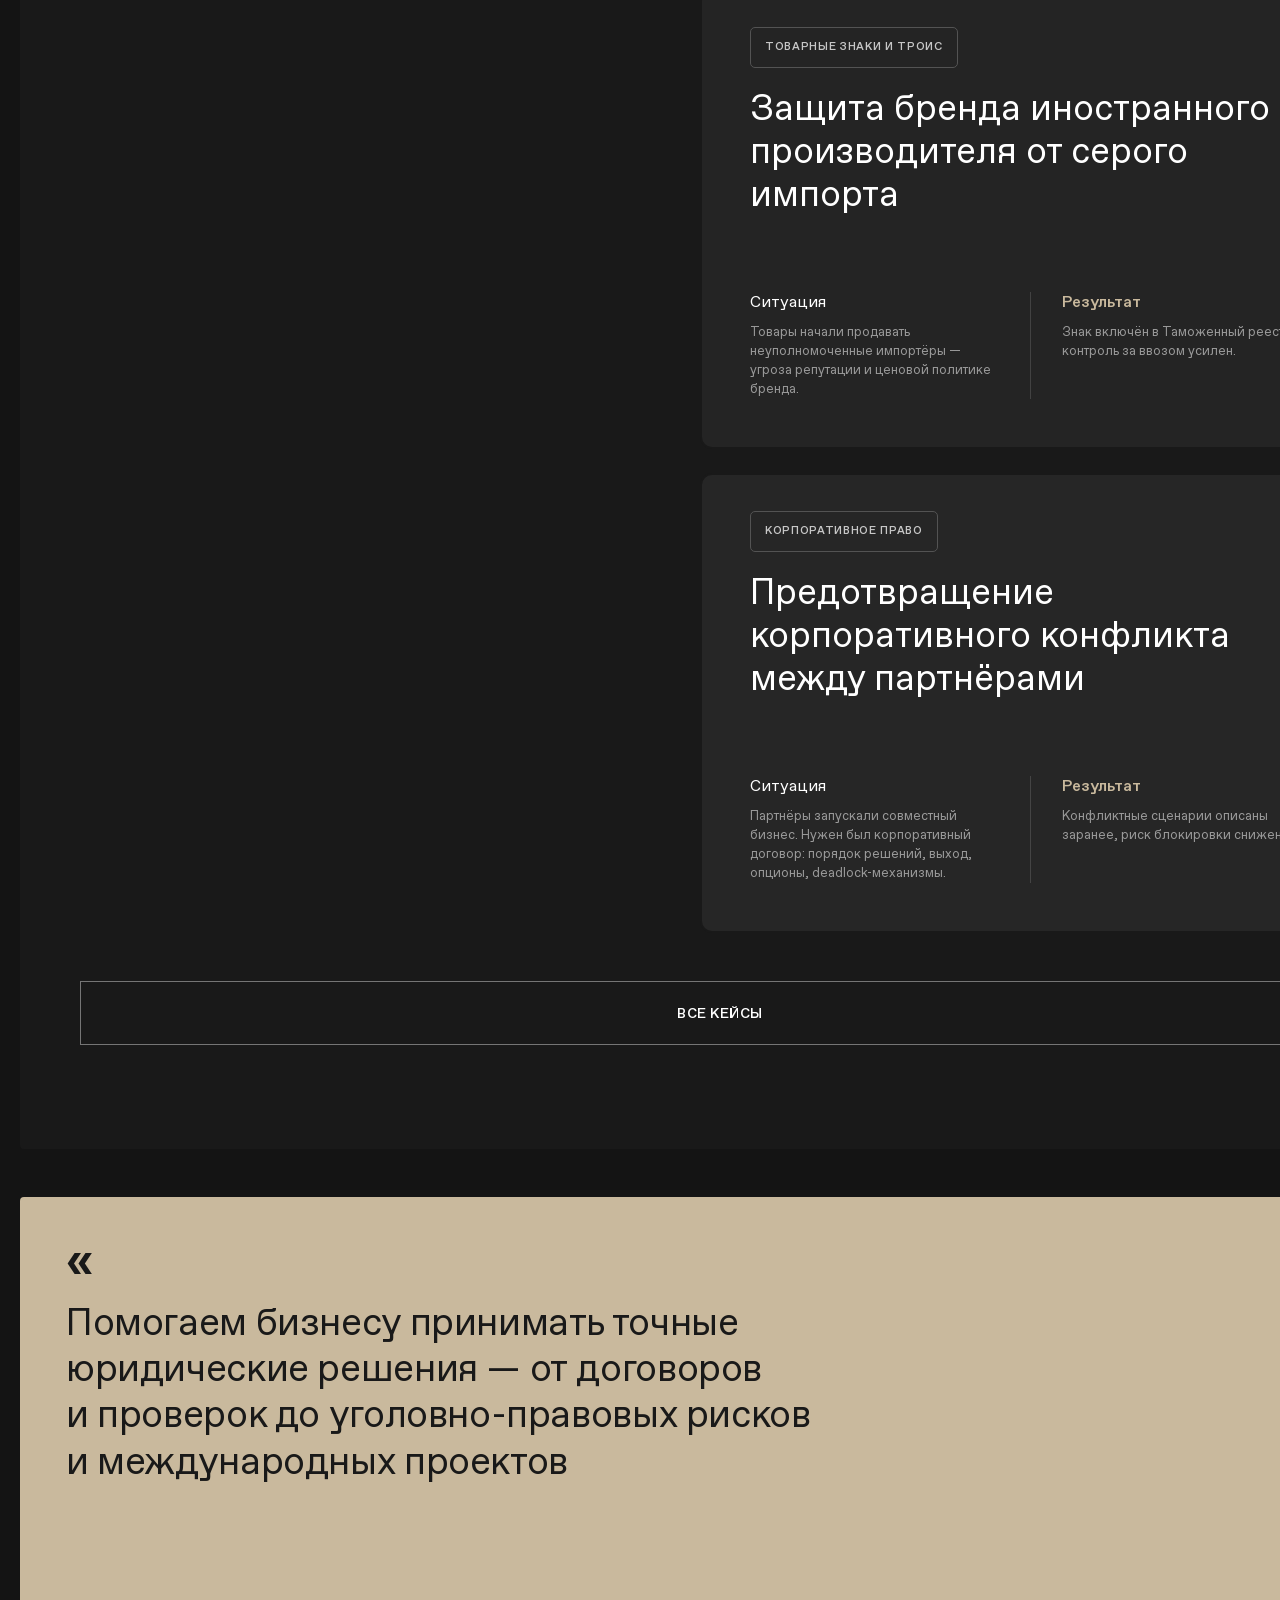
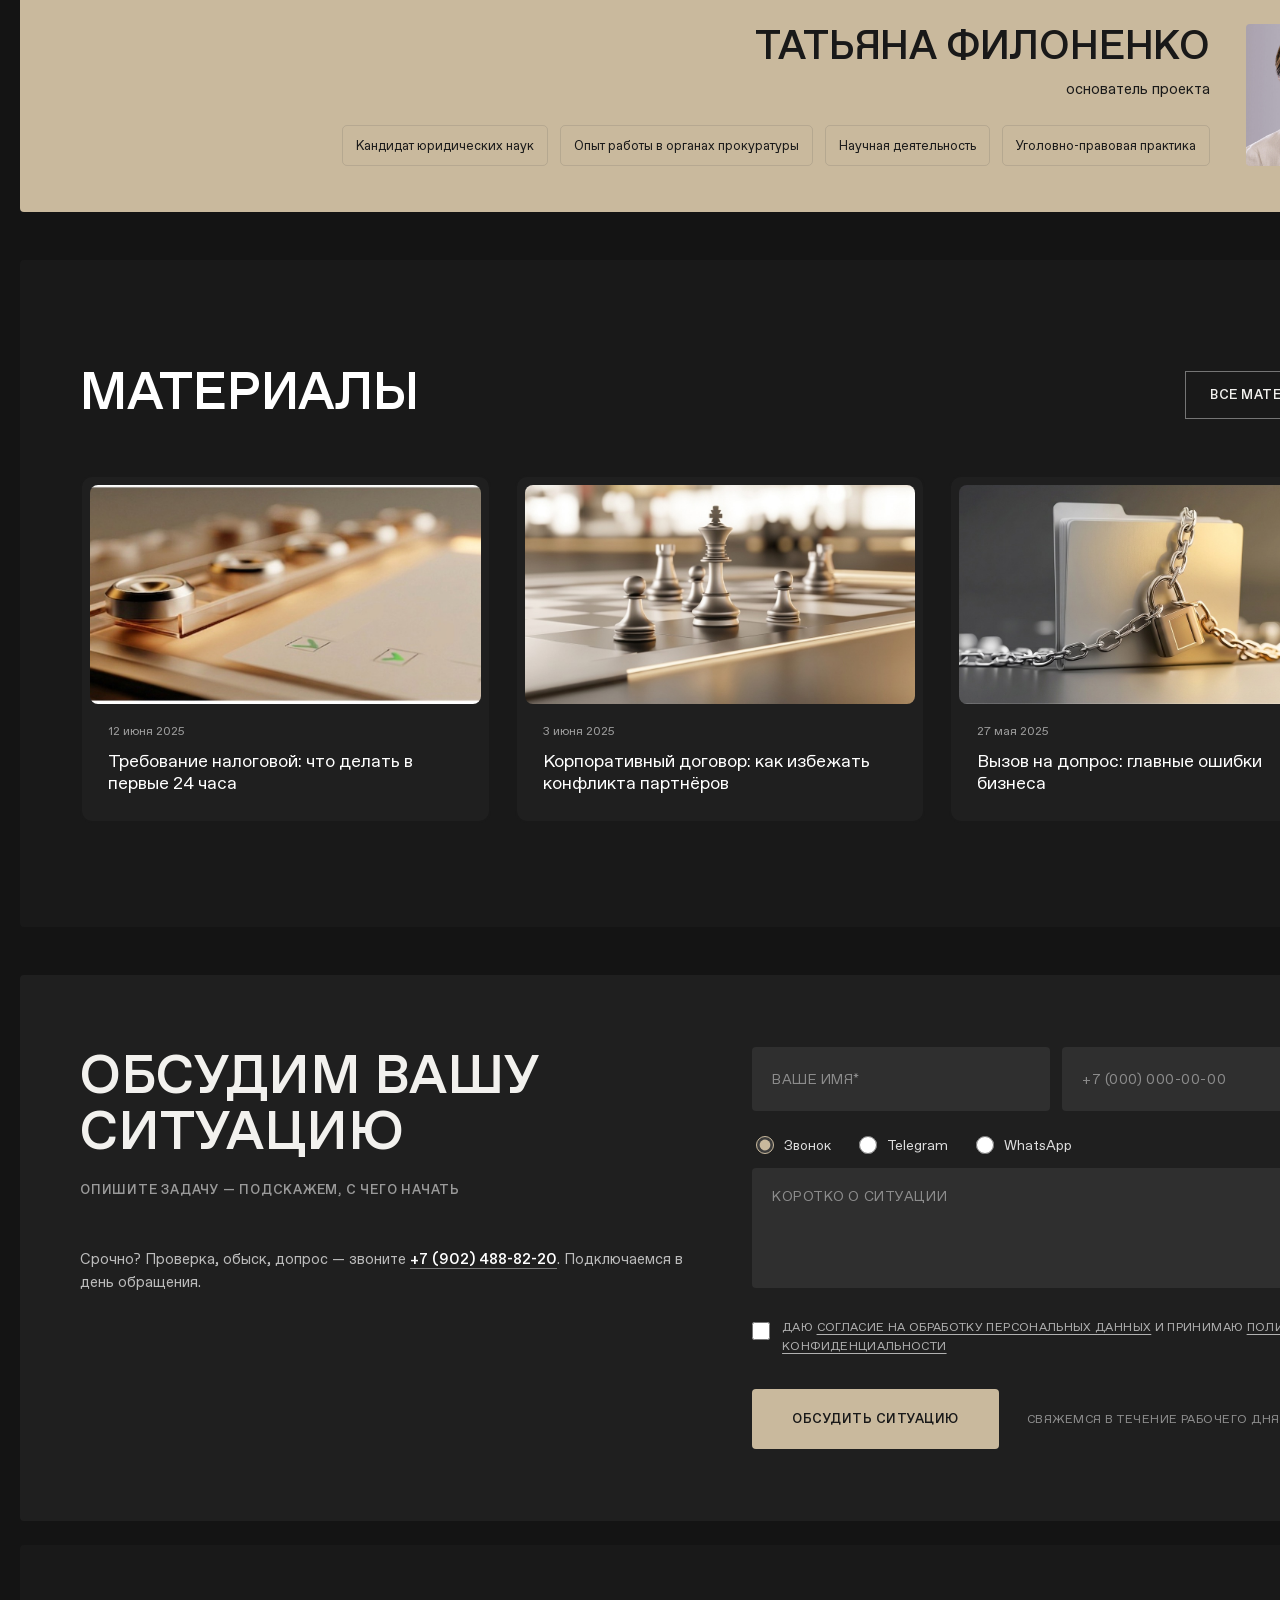
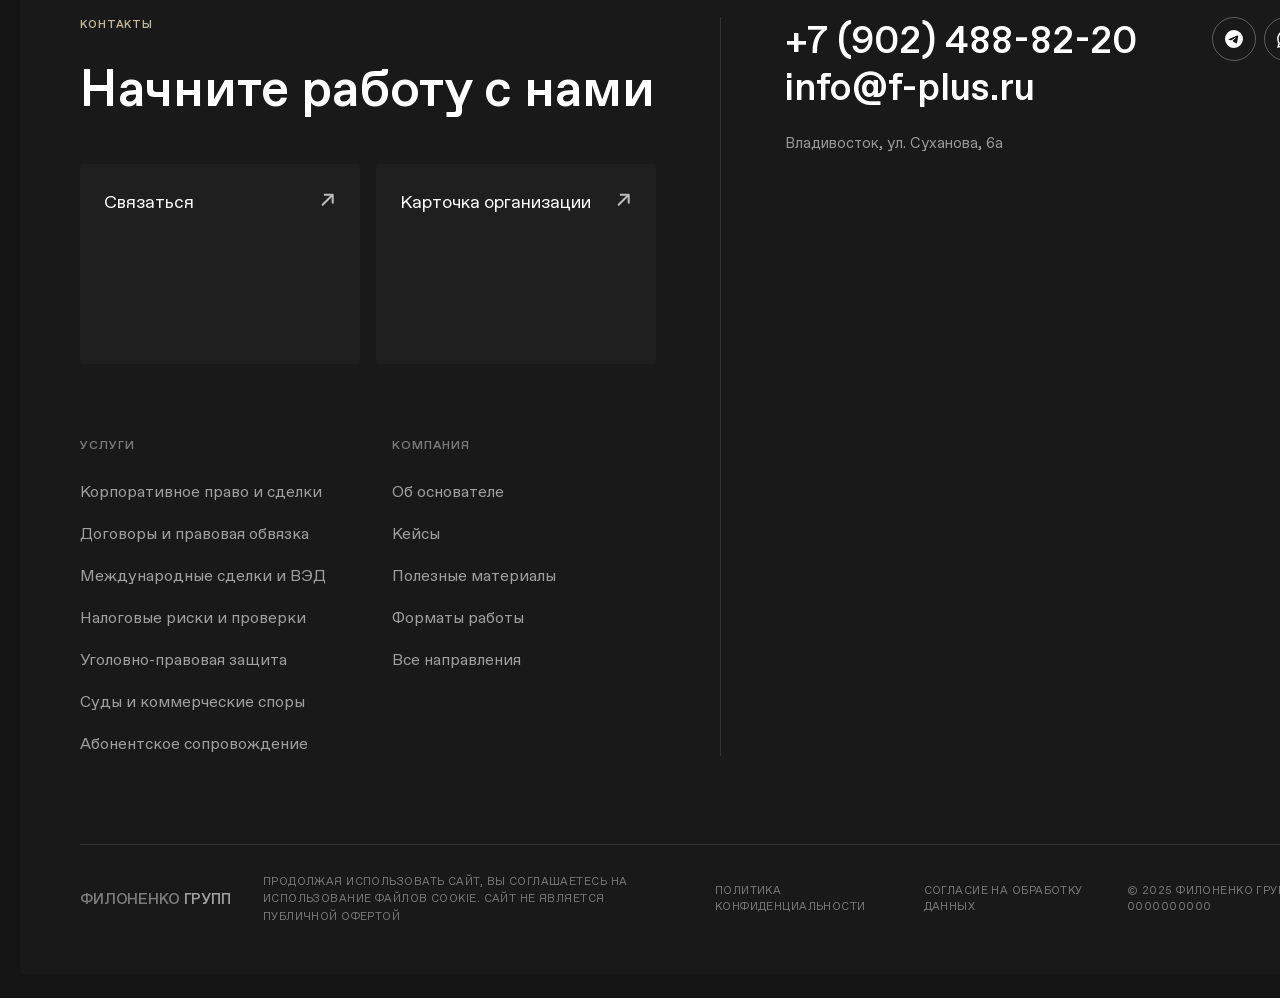
==== commit 0951d9c3: "Кейсы, материалы и объединённый блок основателя по новым макетам из Figma - Кейсы: колонка карточек " ====
--- a/dark.html
+++ b/dark.html
@@ -224,11 +224,11 @@
       line-height: 1.06;
       letter-spacing: -0.01em;
       text-transform: uppercase;
-      max-width: 1080px;
+      max-width: 730px;
     }
 
     .hero-v2__bottom {
-      margin-top: 56px;
+      margin-top: 24px;
     }
 
     .hero-v2__desc {
@@ -236,7 +236,7 @@
       font-size: 17px;
       line-height: 1.5;
       color: rgba(255, 255, 255, 0.85);
-      margin-bottom: 32px;
+      margin-bottom: 64px;
     }
 
     .hero-v2__actions {
@@ -339,6 +339,8 @@
     /* --- услуги --- */
     .svc__title {
       color: #F2F1EE;
+      text-transform: none;
+      font-weight: 400;
     }
 
     .services-list:hover .svc__title {
@@ -428,11 +430,6 @@
       color: #fff;
     }
 
-    /* --- цитата --- */
-    .quote__role {
-      color: #9A9A9A;
-    }
-
     /* --- кейсы --- */
     .case-card {
       background: #1F1F1F;
@@ -453,39 +450,259 @@
       color: #fff;
     }
 
-    /* --- основатель --- */
-    .founder__role {
+    /* ============ кейсы: стек при скролле ============ */
+    .c5 {
+      display: grid;
+      grid-template-columns: 1fr minmax(660px, 1fr);
+      gap: 56px;
+      align-items: start;
+    }
+
+    .c5__left {
+      position: sticky;
+      top: 140px;
+    }
+
+    .c5__left-title {
+      width: min-content;
+      font-size: 80px;
+      font-weight: 500;
+      line-height: 1.02;
+      letter-spacing: -0.01em;
+      text-transform: uppercase;
+      margin-bottom: 28px;
+    }
+
+    .c5__left-text {
+      font-size: 15px;
+      line-height: 1.5;
       color: #9A9A9A;
-    }
-
-    .founder__bio {
+      max-width: 400px;
+    }
+
+    .c5__card {
+      position: sticky;
+      display: flex;
+      flex-direction: column;
+      min-height: 460px;
+      padding: 36px 48px 48px;
+      background: #1F1F1F;
+      border: 2px solid #191919;
+      border-radius: 12px;
+    }
+
+    .c5__card + .c5__card {
+      margin-top: 24px;
+    }
+
+    .c5__card:nth-child(1) { top: 120px; background: #1F1F1F; }
+    .c5__card:nth-child(2) { top: 140px; background: #222222; }
+    .c5__card:nth-child(3) { top: 160px; background: #242424; }
+    .c5__card:nth-child(4) { top: 180px; background: #262626; }
+
+    .c5__top {
+      display: flex;
+      align-items: center;
+      justify-content: space-between;
+      gap: 24px;
+      margin-bottom: 18px;
+    }
+
+    .c5__tag {
+      padding: 12px 14px;
+      border: 1px solid #535353;
+      border-radius: 5px;
+      font-size: 11px;
+      font-weight: 500;
+      line-height: 1.35;
+      text-transform: uppercase;
+      letter-spacing: 0.06em;
       color: #C7C7C7;
     }
 
-    .founder__values {
-      border-top-color: rgba(255, 255, 255, 0.2);
-    }
-
-    .founder__value-text {
+    .c5__num {
+      font-size: 14px;
+      color: var(--accent);
+    }
+
+    .c5__title {
+      font-size: 36px;
+      font-weight: 400;
+      line-height: 1.2;
+      max-width: 580px;
+    }
+
+    .c5__cols {
+      margin-top: auto;
+      padding-top: 48px;
+      display: grid;
+      grid-template-columns: 1fr 1fr;
+      column-gap: 64px;
+    }
+
+    .c5__col {
+      position: relative;
+    }
+
+    .c5__col + .c5__col::before {
+      content: "";
+      position: absolute;
+      left: -32px;
+      top: 0;
+      bottom: 0;
+      width: 1px;
+      background: rgba(255, 255, 255, 0.14);
+    }
+
+    .c5__col-title {
+      font-size: 16px;
+      font-weight: 400;
+      line-height: 1.2;
+      margin-bottom: 12px;
+    }
+
+    .c5__col--result .c5__col-title {
+      font-weight: 500;
+      color: var(--accent);
+    }
+
+    .c5__col-text {
+      font-size: 13px;
+      line-height: 1.45;
       color: #9A9A9A;
+      max-width: 250px;
+    }
+
+    /* --- цитата + основатель: акцентная панель --- */
+    .fq {
+      padding: 24px 20px;
+    }
+
+    .fq .container {
+      width: auto;
+      padding: 0;
+    }
+
+    .fq__inner {
+      background: var(--accent);
+      color: #191919;
+      border-radius: 4px;
+      padding: 40px 46px 46px;
+    }
+
+    .fq__quote-mark {
+      font-size: 48px;
+      font-weight: 500;
+      line-height: 1;
+    }
+
+    .fq__quote {
+      margin-top: 14px;
+      font-size: 38px;
+      line-height: 1.22;
+      letter-spacing: -0.01em;
+      max-width: 760px;
+    }
+
+    .fq__bottom {
+      display: flex;
+      justify-content: flex-end;
+      align-items: flex-start;
+      gap: 36px;
+      margin-top: 140px;
+    }
+
+    .fq__person {
+      display: flex;
+      flex-direction: column;
+      align-items: flex-end;
+      text-align: right;
+    }
+
+    .fq__name {
+      font-size: 40px;
+      font-weight: 500;
+      line-height: 1.05;
+      letter-spacing: -0.005em;
+      text-transform: uppercase;
+    }
+
+    .fq__role {
+      margin-top: 12px;
+      font-size: 15px;
+    }
+
+    .fq__chips {
+      display: flex;
+      gap: 12px;
+      margin-top: 24px;
+    }
+
+    .fq__chip {
+      padding: 12px 13px;
+      border: 1px solid rgba(83, 83, 83, 0.16);
+      border-radius: 5px;
+      font-size: 13px;
+      line-height: 1.2;
+      white-space: nowrap;
+    }
+
+    .fq__photo {
+      width: 128px;
+      height: 142px;
+      object-fit: cover;
+      border-radius: 4px;
     }
 
     /* --- материалы --- */
-    .blog-card {
+    .blog__grid {
+      gap: 24px;
+    }
+
+    .m-card {
+      display: flex;
+      flex-direction: column;
+      height: 348px;
+      padding: 8px;
       background: #1F1F1F;
-    }
-
-    .blog-card:hover {
-      box-shadow: 0 8px 24px rgba(0, 0, 0, 0.4);
-    }
-
-    .blog-card__img {
-      background: #2A2A2A;
-      color: #9A9A9A;
-    }
-
-    .blog-card__more {
-      color: #9A9A9A;
+      border: 2px solid #191919;
+      border-radius: 12px;
+      overflow: hidden;
+      transition: background 0.2s ease;
+    }
+
+    .m-card:hover {
+      background: #242424;
+    }
+
+    .m-card__img {
+      flex: 1 0 0;
+      min-height: 0;
+      width: 100%;
+      object-fit: cover;
+      border-radius: 8px;
+    }
+
+    .m-card__body {
+      display: flex;
+      flex-direction: column;
+      gap: 10px;
+      padding: 18px;
+      /* фикс под две строки заголовка, чтобы фото у всех карточек было одной высоты */
+      flex: 0 0 108px;
+      box-sizing: border-box;
+    }
+
+    .m-card__date {
+      font-size: 12px;
+      color: #A0A0A0;
+    }
+
+    .m-card__title {
+      font-size: 18px;
+      font-weight: 400;
+      line-height: 1.25;
+      color: #fff;
     }
 
     /* --- контакты и форма --- */
@@ -575,8 +792,6 @@
       flex-direction: column;
       align-items: flex-start;
       gap: 18px;
-      padding-left: 40px;
-      border-left: 1px solid rgba(255, 255, 255, 0.12);
     }
 
     .footer__links-title {
@@ -612,8 +827,8 @@
       display: grid;
       grid-template-columns: 1fr 1fr;
       gap: 64px;
-      background: var(--accent);
-      color: #1A1A1A;
+      background: #1F1F1F;
+      color: #F2F1EE;
       border-radius: 4px;
       padding: 72px 60px;
     }
@@ -631,20 +846,20 @@
       font-weight: 500;
       text-transform: uppercase;
       letter-spacing: 0.06em;
-      color: rgba(26, 26, 26, 0.65);
+      color: rgba(255, 255, 255, 0.55);
     }
 
     .cv2__urgent {
       margin-top: 48px;
       font-size: 15px;
       line-height: 1.55;
-      color: rgba(26, 26, 26, 0.75);
+      color: rgba(255, 255, 255, 0.7);
     }
 
     .cv2__urgent a {
       font-weight: 500;
-      color: #1A1A1A;
-      border-bottom: 1px solid rgba(26, 26, 26, 0.4);
+      color: #fff;
+      border-bottom: 1px solid rgba(255, 255, 255, 0.4);
     }
 
     .cv2__grid {
@@ -658,18 +873,18 @@
       width: 100%;
       height: 64px;
       padding: 0 20px;
-      background: rgba(26, 26, 26, 0.08);
+      background: rgba(255, 255, 255, 0.07);
       border: none;
       border-radius: 4px;
       font-family: inherit;
       font-size: 14px;
-      color: #1A1A1A;
+      color: #F2F1EE;
     }
 
     .cv2__input::placeholder {
       text-transform: uppercase;
       letter-spacing: 0.04em;
-      color: rgba(26, 26, 26, 0.5);
+      color: rgba(255, 255, 255, 0.45);
     }
 
     .cv2__textarea {
@@ -679,26 +894,28 @@
       margin-top: 12px;
     }
 
-    .cv2__channels {
-      display: flex;
-      gap: 12px;
-    }
-
-    .cv2 .form__channel {
-      flex: 1;
-      height: 64px;
-      background: rgba(26, 26, 26, 0.08);
-      border: none;
-      border-radius: 4px;
-      color: rgba(26, 26, 26, 0.65);
-      font-size: 13px;
-      text-transform: uppercase;
-      letter-spacing: 0.04em;
-    }
-
-    .cv2 .form__channel.is-active {
-      background: #1A1A1A;
-      color: var(--accent);
+    .cv2__radios {
+      display: flex;
+      align-items: center;
+      gap: 28px;
+      padding: 12px 4px 0;
+    }
+
+    .cv2__radio {
+      display: flex;
+      align-items: center;
+      gap: 10px;
+      font-size: 14px;
+      color: rgba(255, 255, 255, 0.85);
+      cursor: pointer;
+    }
+
+    .cv2__radio input {
+      width: 18px;
+      height: 18px;
+      margin: 0;
+      accent-color: var(--accent);
+      cursor: pointer;
     }
 
     .cv2__consent {
@@ -710,7 +927,7 @@
       text-transform: uppercase;
       letter-spacing: 0.03em;
       line-height: 1.6;
-      color: rgba(26, 26, 26, 0.75);
+      color: rgba(255, 255, 255, 0.65);
       cursor: pointer;
     }
 
@@ -718,7 +935,7 @@
       width: 22px;
       height: 22px;
       margin-top: 2px;
-      accent-color: #1A1A1A;
+      accent-color: var(--accent);
     }
 
     .cv2__consent a {
@@ -735,40 +952,48 @@
     .cv2__submit {
       height: 60px;
       padding: 0 40px;
-      background: transparent;
-      border: 1px solid #1A1A1A;
+      background: var(--accent);
+      border: none;
       border-radius: 4px;
       font-family: inherit;
       font-size: 13px;
       font-weight: 500;
       text-transform: uppercase;
       letter-spacing: 0.04em;
-      color: #1A1A1A;
+      color: #191919;
       cursor: pointer;
       transition: all 0.2s ease;
     }
 
     .cv2__submit:hover {
-      background: #1A1A1A;
-      color: var(--accent);
+      background: #D8CAB0;
     }
 
     .cv2__note {
       font-size: 12px;
       text-transform: uppercase;
       letter-spacing: 0.04em;
-      color: rgba(26, 26, 26, 0.65);
+      color: rgba(255, 255, 255, 0.5);
     }
 
     .cv2 .form__done {
-      background: rgba(26, 26, 26, 0.1);
-      color: #1A1A1A;
+      background: rgba(255, 255, 255, 0.08);
+      color: #F2F1EE;
+    }
+
+    .footer__links--in-col {
+      grid-template-columns: 1fr 1fr;
+      gap: 48px;
+      max-width: none;
+      margin: 72px 0 0;
     }
 
     /* --- футер v2 --- */
     .footer__map {
       width: 100%;
-      height: 280px;
+      height: auto;
+      flex: 1 1 auto;
+      min-height: 480px;
     }
 
     .fv2 {
@@ -783,18 +1008,18 @@
 
     .fv2__right {
       position: relative;
+      display: flex;
+      flex-direction: column;
       padding-left: 64px;
       border-left: 1px solid rgba(255, 255, 255, 0.12);
     }
 
     .fv2__eyebrow {
-      display: flex;
-      align-items: center;
-      font-size: 12px;
+      font-size: 11px;
       font-weight: 500;
       text-transform: uppercase;
       letter-spacing: 0.08em;
-      color: #fff;
+      color: var(--accent);
       margin-bottom: 28px;
     }
 
@@ -898,6 +1123,21 @@
     /* --- hero-v2 в тёмной теме --- */
     .hero-v2 {
       background: #191919;
+      overflow: hidden;
+    }
+
+    .hero-v2__video {
+      position: absolute;
+      inset: 0;
+      width: 100%;
+      height: 100%;
+      object-fit: cover;
+      z-index: 0;
+    }
+
+    .hero-v2__content {
+      position: relative;
+      z-index: 2;
     }
 
     .hero-v2__btn-main {
@@ -913,6 +1153,7 @@
 <body>
 
   <section class="hero-v2">
+    <video class="hero-v2__video" autoplay muted loop playsinline src="video/hero-boomerang-eased.mp4"></video>
     <header class="header-v2">
       <a href="#" class="logo">Филоненко <span>Групп</span></a>
       <div class="hv2-right">
@@ -978,7 +1219,7 @@
   <section class="section" id="services">
     <div class="container">
       <div class="services-list">
-        <div class="eyebrow services-list__eyebrow">( Услуги )</div>
+        <div class="eyebrow services-list__eyebrow">Услуги</div>
         <div class="svc">
           <h3 class="svc__title">Корпоративное право и&nbsp;сделки<sup>( 01 )</sup></h3>
           <p class="svc__desc">Структурирование бизнеса, корпоративные договоры, сделки с долями и акциями, выход из бизнеса, совместные проекты, M&A и юридическая проверка компаний перед покупкой.</p>
@@ -1127,116 +1368,140 @@
     </div>
   </section>
 
-  <!-- ===== QUOTE ===== -->
-  <section class="section section--white">
-    <div class="container">
-      <div class="quote__mark">«</div>
-      <blockquote class="quote">Помогаем бизнесу принимать точные юридические решения — от&nbsp;договоров и&nbsp;проверок до&nbsp;уголовно-правовых рисков и&nbsp;международных проектов</blockquote>
-      <div class="quote__author">
-        <img class="quote__avatar" src="img/imgi_50_Frame_6q3.jpg" alt="Татьяна Филоненко">
-        <div>
-          <div class="quote__name">Татьяна Филоненко</div>
-          <div class="quote__role">Основатель, кандидат юридических наук</div>
-        </div>
-      </div>
-    </div>
-  </section>
-
-  <!-- ===== CASES ===== -->
+  <!-- ===== CASES (стек при скролле) ===== -->
   <section class="section section--dark" id="cases">
     <div class="container">
-      <div class="section-head">
-        <h2 class="display">Кейсы</h2>
-      </div>
-      <div class="cases__grid">
-        <div class="case-card">
-          <span class="case-card__tag">Международные споры</span>
-          <h3 class="case-card__title"><span>Защита иностранной компании</span> в российском арбитраже</h3>
-          <p class="case-card__result"><b>Результат:</b> интересы защищены в нескольких судебных инстанциях.</p>
-        </div>
-        <div class="case-card">
-          <span class="case-card__tag">Санкционное регулирование</span>
-          <h3 class="case-card__title">Выход иностранного инвестора под <span>контрсанкционными ограничениями</span></h3>
-          <p class="case-card__result"><b>Результат:</b> заключение по допустимым и рискованным вариантам расчётов.</p>
-        </div>
-        <div class="case-card">
-          <span class="case-card__tag">Товарные знаки и ТРОИС</span>
-          <h3 class="case-card__title">Защита бренда иностранного производителя от <span>серого импорта</span></h3>
-          <p class="case-card__result"><b>Результат:</b> знак включён в Таможенный реестр, контроль за ввозом усилен.</p>
-        </div>
-        <div class="case-card">
-          <span class="case-card__tag">Корпоративное право</span>
-          <h3 class="case-card__title">Предотвращение <span>корпоративного конфликта</span> между партнёрами</h3>
-          <p class="case-card__result"><b>Результат:</b> конфликтные сценарии описаны заранее, риск блокировки снижен.</p>
+      <div class="c5">
+        <div class="c5__left">
+          <h3 class="c5__left-title">Успешные кейсы</h3>
+          <p class="c5__left-text">Обезличенные примеры задач, в которых важны точность, конфиденциальность и опыт</p>
+        </div>
+        <div class="c5__cards">
+          <div class="c5__card">
+            <div class="c5__top">
+              <div class="c5__tag">Международные споры</div>
+              <div class="c5__num">01 )</div>
+            </div>
+            <h3 class="c5__title">Защита иностранной компании в российском арбитраже</h3>
+            <div class="c5__cols">
+              <div class="c5__col">
+                <div class="c5__col-title">Ситуация</div>
+                <p class="c5__col-text">Контрагент требовал взыскать неустойку и убытки по договору ремонта.</p>
+              </div>
+              <div class="c5__col c5__col--result">
+                <div class="c5__col-title">Результат</div>
+                <p class="c5__col-text">Доказали, что нарушение сроков связано с объективными обстоятельствами, — интересы защищены в нескольких судебных инстанциях.</p>
+              </div>
+            </div>
+          </div>
+          <div class="c5__card">
+            <div class="c5__top">
+              <div class="c5__tag">Санкционное регулирование</div>
+              <div class="c5__num">02 )</div>
+            </div>
+            <h3 class="c5__title">Выход иностранного инвестора под контрсанкционными ограничениями</h3>
+            <div class="c5__cols">
+              <div class="c5__col">
+                <div class="c5__col-title">Ситуация</div>
+                <p class="c5__col-text">Сделка оформлена, но расчёты осложнились новыми требованиями, включая разрешение Правительственной комиссии.</p>
+              </div>
+              <div class="c5__col c5__col--result">
+                <div class="c5__col-title">Результат</div>
+                <p class="c5__col-text">Подготовлено заключение по допустимым и рискованным вариантам расчётов.</p>
+              </div>
+            </div>
+          </div>
+          <div class="c5__card">
+            <div class="c5__top">
+              <div class="c5__tag">Товарные знаки и ТРОИС</div>
+              <div class="c5__num">03 )</div>
+            </div>
+            <h3 class="c5__title">Защита бренда иностранного производителя от серого импорта</h3>
+            <div class="c5__cols">
+              <div class="c5__col">
+                <div class="c5__col-title">Ситуация</div>
+                <p class="c5__col-text">Товары начали продавать неуполномоченные импортёры — угроза репутации и ценовой политике бренда.</p>
+              </div>
+              <div class="c5__col c5__col--result">
+                <div class="c5__col-title">Результат</div>
+                <p class="c5__col-text">Знак включён в Таможенный реестр, контроль за ввозом усилен.</p>
+              </div>
+            </div>
+          </div>
+          <div class="c5__card">
+            <div class="c5__top">
+              <div class="c5__tag">Корпоративное право</div>
+              <div class="c5__num">04 )</div>
+            </div>
+            <h3 class="c5__title">Предотвращение корпоративного конфликта между партнёрами</h3>
+            <div class="c5__cols">
+              <div class="c5__col">
+                <div class="c5__col-title">Ситуация</div>
+                <p class="c5__col-text">Партнёры запускали совместный бизнес. Нужен был корпоративный договор: порядок решений, выход, опционы, deadlock-механизмы.</p>
+              </div>
+              <div class="c5__col c5__col--result">
+                <div class="c5__col-title">Результат</div>
+                <p class="c5__col-text">Конфликтные сценарии описаны заранее, риск блокировки снижен.</p>
+              </div>
+            </div>
+          </div>
         </div>
       </div>
       <a href="#" class="btn btn--ghost cases__more">Все кейсы</a>
     </div>
   </section>
 
-  <!-- ===== FOUNDER ===== -->
-  <section class="section" id="founder">
+  <!-- ===== QUOTE + FOUNDER (акцентная панель) ===== -->
+  <section class="fq" id="founder">
     <div class="container">
-      <div class="founder">
-        <img class="founder__photo" src="img/imgi_50_Frame_6q3.jpg" alt="Татьяна Филоненко">
-        <div>
-          <h2 class="founder__name">Татьяна Филоненко</h2>
-          <p class="founder__role">Основатель проекта, кандидат юридических наук</p>
-          <p class="founder__bio">Собирает юридическую команду под сложные правовые ситуации бизнеса. Сложное объясняет простым языком.</p>
-          <div class="founder__creds">
-            <span class="chip">Кандидат юридических наук</span>
-            <span class="chip">Опыт работы в органах прокуратуры</span>
-            <span class="chip">Научная деятельность</span>
-            <span class="chip">Уголовно-правовая практика</span>
-          </div>
-          <div class="founder__values">
-            <div>
-              <div class="founder__value-title">Профильный эксперт под задачу</div>
-              <div class="founder__value-text">Специалист с релевантной практикой, а не универсальная консультация.</div>
+      <div class="fq__inner">
+        <div class="fq__quote-mark">«</div>
+        <blockquote class="fq__quote">Помогаем бизнесу принимать точные юридические решения — от&nbsp;договоров и&nbsp;проверок до&nbsp;уголовно-правовых рисков и&nbsp;международных проектов</blockquote>
+        <div class="fq__bottom">
+          <div class="fq__person">
+            <div class="fq__name">Татьяна Филоненко</div>
+            <div class="fq__role">основатель проекта</div>
+            <div class="fq__chips">
+              <span class="fq__chip">Кандидат юридических наук</span>
+              <span class="fq__chip">Опыт работы в органах прокуратуры</span>
+              <span class="fq__chip">Научная деятельность</span>
+              <span class="fq__chip">Уголовно-правовая практика</span>
             </div>
-            <div>
-              <div class="founder__value-title">Бизнес-последствия, а не формальности</div>
-              <div class="founder__value-text">Что решение значит для компании и руководителя.</div>
-            </div>
-            <div>
-              <div class="founder__value-title">Поэтапная работа без сюрпризов</div>
-              <div class="founder__value-text">Объём и формат согласуются до начала работы.</div>
-            </div>
-            <div>
-              <div class="founder__value-title">Конфиденциальность по умолчанию</div>
-              <div class="founder__value-text">Споры, проверки, сделки — только между нами.</div>
-            </div>
-          </div>
+          </div>
+          <img class="fq__photo" src="img/imgi_50_Frame_6q3.jpg" alt="Татьяна Филоненко">
         </div>
       </div>
     </div>
   </section>
 
   <!-- ===== BLOG ===== -->
-  <section class="section" style="padding-top: 0;" id="blog">
+  <section class="section section--dark" id="blog">
     <div class="container">
       <div class="section-head">
         <h2 class="display display--md">Материалы</h2>
         <a href="#" class="btn btn--outline">Все материалы</a>
       </div>
       <div class="blog__grid">
-        <a href="#" class="blog-card">
-          <div class="blog-card__img">Фото</div>
-          <div class="blog-card__date">12 июня 2025</div>
-          <h3 class="blog-card__title">Требование налоговой: что делать в первые 24 часа</h3>
-          <div class="blog-card__more">Читать →</div>
+        <a href="#" class="m-card">
+          <img class="m-card__img" src="img/blog-1.jpg" alt="">
+          <div class="m-card__body">
+            <div class="m-card__date">12 июня 2025</div>
+            <h3 class="m-card__title">Требование налоговой: что делать в первые 24 часа</h3>
+          </div>
         </a>
-        <a href="#" class="blog-card">
-          <div class="blog-card__img">Фото</div>
-          <div class="blog-card__date">3 июня 2025</div>
-          <h3 class="blog-card__title">Корпоративный договор: как избежать конфликта партнёров</h3>
-          <div class="blog-card__more">Читать →</div>
+        <a href="#" class="m-card">
+          <img class="m-card__img" src="img/blog-2.jpg" alt="">
+          <div class="m-card__body">
+            <div class="m-card__date">3 июня 2025</div>
+            <h3 class="m-card__title">Корпоративный договор: как избежать конфликта партнёров</h3>
+          </div>
         </a>
-        <a href="#" class="blog-card">
-          <div class="blog-card__img">Фото</div>
-          <div class="blog-card__date">27 мая 2025</div>
-          <h3 class="blog-card__title">Вызов на допрос: главные ошибки бизнеса</h3>
-          <div class="blog-card__more">Читать →</div>
+        <a href="#" class="m-card">
+          <img class="m-card__img" src="img/blog-3.jpg" alt="">
+          <div class="m-card__body">
+            <div class="m-card__date">27 мая 2025</div>
+            <h3 class="m-card__title">Вызов на допрос: главные ошибки бизнеса</h3>
+          </div>
         </a>
       </div>
     </div>
@@ -1256,10 +1521,10 @@
             <input class="cv2__input" id="fName" type="text" placeholder="Ваше имя*">
             <input class="cv2__input" id="fPhone" type="tel" placeholder="+7 (000) 000-00-00">
           </div>
-          <div class="form__channels cv2__channels">
-            <button type="button" class="form__channel is-active">Звонок</button>
-            <button type="button" class="form__channel">Telegram</button>
-            <button type="button" class="form__channel">WhatsApp</button>
+          <div class="cv2__radios">
+            <label class="cv2__radio"><input type="radio" name="channel" value="Звонок" checked><span>Звонок</span></label>
+            <label class="cv2__radio"><input type="radio" name="channel" value="Telegram"><span>Telegram</span></label>
+            <label class="cv2__radio"><input type="radio" name="channel" value="WhatsApp"><span>WhatsApp</span></label>
           </div>
           <textarea class="cv2__input cv2__textarea" id="fText" placeholder="Коротко о ситуации"></textarea>
           <label class="cv2__consent">
@@ -1281,26 +1546,13 @@
     <div class="container">
       <div class="fv2">
         <div class="fv2__left">
-          <div class="fv2__eyebrow"><span class="fv2__dot"></span>Контакты</div>
+          <div class="fv2__eyebrow">Контакты</div>
           <h2 class="fv2__title">Начните работу с нами</h2>
           <div class="fv2__tiles">
             <a href="#contact" class="fv2__tile">Связаться <svg xmlns="http://www.w3.org/2000/svg" width="16" height="16" viewBox="0 0 12 12" fill="none" aria-hidden="true"><line x1="2" y1="9.58579" x2="8.58579" y2="3" stroke="currentColor" stroke-width="1.5" stroke-linecap="round"/><path d="M3.53845 2H9.53845V8" stroke="currentColor" stroke-width="1.5" stroke-linecap="round" stroke-linejoin="round"/></svg></a>
             <a href="#" class="fv2__tile">Карточка организации <svg xmlns="http://www.w3.org/2000/svg" width="16" height="16" viewBox="0 0 12 12" fill="none" aria-hidden="true"><line x1="2" y1="9.58579" x2="8.58579" y2="3" stroke="currentColor" stroke-width="1.5" stroke-linecap="round"/><path d="M3.53845 2H9.53845V8" stroke="currentColor" stroke-width="1.5" stroke-linecap="round" stroke-linejoin="round"/></svg></a>
           </div>
-        </div>
-        <div class="fv2__right">
-          <div class="fv2__socials">
-            <a href="#" class="footer__soc" aria-label="Telegram"><svg width="18" height="18" viewBox="0 0 24 24" fill="currentColor"><path d="M11.944 0A12 12 0 0 0 0 12a12 12 0 0 0 12 12 12 12 0 0 0 12-12A12 12 0 0 0 12 0a12 12 0 0 0-.056 0zm4.962 7.224c.1-.002.321.023.465.14a.506.506 0 0 1 .171.325c.016.093.036.306.02.472-.18 1.898-.962 6.502-1.36 8.627-.168.9-.499 1.201-.82 1.23-.696.065-1.225-.46-1.9-.902-1.056-.693-1.653-1.124-2.678-1.8-1.185-.78-.417-1.21.258-1.91.177-.184 3.247-2.977 3.307-3.23.007-.032.014-.15-.056-.212s-.174-.041-.249-.024c-.106.024-1.793 1.14-5.061 3.345-.48.33-.913.49-1.302.48-.428-.008-1.252-.241-1.865-.44-.752-.245-1.349-.374-1.297-.789.027-.216.325-.437.893-.663 3.498-1.524 5.83-2.529 6.998-3.014 3.332-1.386 4.025-1.627 4.476-1.635z"/></svg></a>
-            <a href="#" class="footer__soc" aria-label="WhatsApp"><svg width="18" height="18" viewBox="0 0 24 24" fill="currentColor"><path d="M17.472 14.382c-.297-.149-1.758-.867-2.03-.967-.273-.099-.471-.148-.67.15-.197.297-.767.966-.94 1.164-.173.199-.347.223-.644.075-.297-.15-1.255-.463-2.39-1.475-.883-.788-1.48-1.761-1.653-2.059-.173-.297-.018-.458.13-.606.134-.133.298-.347.446-.52.149-.174.198-.298.298-.497.099-.198.05-.371-.025-.52-.075-.149-.669-1.612-.916-2.207-.242-.579-.487-.5-.669-.51-.173-.008-.371-.01-.57-.01-.198 0-.52.074-.792.372-.272.297-1.04 1.016-1.04 2.479 0 1.462 1.065 2.875 1.213 3.074.149.198 2.096 3.2 5.077 4.487.709.306 1.262.489 1.694.625.712.227 1.36.195 1.871.118.571-.085 1.758-.719 2.006-1.413.248-.694.248-1.289.173-1.413-.074-.124-.272-.198-.57-.347m-5.421 7.403h-.004a9.87 9.87 0 0 1-5.031-1.378l-.361-.214-3.741.982.998-3.648-.235-.374a9.86 9.86 0 0 1-1.51-5.26c.001-5.45 4.436-9.884 9.888-9.884 2.64 0 5.122 1.03 6.988 2.898a9.825 9.825 0 0 1 2.893 6.994c-.003 5.45-4.437 9.884-9.885 9.884m8.413-18.297A11.815 11.815 0 0 0 12.05 0C5.495 0 .16 5.335.157 11.892c0 2.096.547 4.142 1.588 5.945L.057 24l6.305-1.654a11.882 11.882 0 0 0 5.683 1.448h.005c6.554 0 11.89-5.335 11.893-11.893a11.821 11.821 0 0 0-3.48-8.413z"/></svg></a>
-            <a href="#" class="footer__soc" aria-label="Max"><svg width="18" height="18" viewBox="0 0 720 720" fill="currentColor"><path d="M350.4,9.6C141.8,20.5,4.1,184.1,12.8,390.4c3.8,90.3,40.1,168,48.7,253.7,2.2,22.2-4.2,49.6,21.4,59.3,31.5,11.9,79.8-8.1,106.2-26.4,9-6.1,17.6-13.2,24.2-22,27.3,18.1,53.2,35.6,85.7,43.4,143.1,34.3,299.9-44.2,369.6-170.3C799.6,291.2,622.5-4.6,350.4,9.6h0ZM269.4,504c-11.3,8.8-22.2,20.8-34.7,27.7-18.1,9.7-23.7-.4-30.5-16.4-21.4-50.9-24-137.6-11.5-190.9,16.8-72.5,72.9-136.3,150-143.1,78-6.9,150.4,32.7,183.1,104.2,72.4,159.1-112.9,316.2-256.4,218.6h0Z"/></svg></a>
-          </div>
-          <a class="fv2__big" href="tel:+79024888220">+7 (902) 488-82-20</a>
-          <a class="fv2__big" href="mailto:info@f-plus.ru">info@f-plus.ru</a>
-          <div class="fv2__address">Владивосток, ул. Суханова, 6а</div>
-          <iframe class="footer__map" src="https://yandex.ru/map-widget/v1/?text=%D0%92%D0%BB%D0%B0%D0%B4%D0%B8%D0%B2%D0%BE%D1%81%D1%82%D0%BE%D0%BA%2C%20%D1%83%D0%BB%D0%B8%D1%86%D0%B0%20%D0%A1%D1%83%D1%85%D0%B0%D0%BD%D0%BE%D0%B2%D0%B0%206%D0%B0&z=16" loading="lazy" title="Карта: Владивосток, ул. Суханова, 6а"></iframe>
-        </div>
-      </div>
-      <div class="footer__links">
+      <div class="footer__links footer__links--in-col">
         <div class="footer__links-col">
           <div class="footer__links-title">Услуги</div>
           <a href="#services">Корпоративное право и сделки</a>
@@ -1318,6 +1570,19 @@
           <a href="#blog">Полезные материалы</a>
           <a href="#process">Форматы работы</a>
           <a href="#services">Все направления</a>
+        </div>
+      </div>
+        </div>
+        <div class="fv2__right">
+          <div class="fv2__socials">
+            <a href="#" class="footer__soc" aria-label="Telegram"><svg width="18" height="18" viewBox="0 0 24 24" fill="currentColor"><path d="M11.944 0A12 12 0 0 0 0 12a12 12 0 0 0 12 12 12 12 0 0 0 12-12A12 12 0 0 0 12 0a12 12 0 0 0-.056 0zm4.962 7.224c.1-.002.321.023.465.14a.506.506 0 0 1 .171.325c.016.093.036.306.02.472-.18 1.898-.962 6.502-1.36 8.627-.168.9-.499 1.201-.82 1.23-.696.065-1.225-.46-1.9-.902-1.056-.693-1.653-1.124-2.678-1.8-1.185-.78-.417-1.21.258-1.91.177-.184 3.247-2.977 3.307-3.23.007-.032.014-.15-.056-.212s-.174-.041-.249-.024c-.106.024-1.793 1.14-5.061 3.345-.48.33-.913.49-1.302.48-.428-.008-1.252-.241-1.865-.44-.752-.245-1.349-.374-1.297-.789.027-.216.325-.437.893-.663 3.498-1.524 5.83-2.529 6.998-3.014 3.332-1.386 4.025-1.627 4.476-1.635z"/></svg></a>
+            <a href="#" class="footer__soc" aria-label="WhatsApp"><svg width="18" height="18" viewBox="0 0 24 24" fill="currentColor"><path d="M17.472 14.382c-.297-.149-1.758-.867-2.03-.967-.273-.099-.471-.148-.67.15-.197.297-.767.966-.94 1.164-.173.199-.347.223-.644.075-.297-.15-1.255-.463-2.39-1.475-.883-.788-1.48-1.761-1.653-2.059-.173-.297-.018-.458.13-.606.134-.133.298-.347.446-.52.149-.174.198-.298.298-.497.099-.198.05-.371-.025-.52-.075-.149-.669-1.612-.916-2.207-.242-.579-.487-.5-.669-.51-.173-.008-.371-.01-.57-.01-.198 0-.52.074-.792.372-.272.297-1.04 1.016-1.04 2.479 0 1.462 1.065 2.875 1.213 3.074.149.198 2.096 3.2 5.077 4.487.709.306 1.262.489 1.694.625.712.227 1.36.195 1.871.118.571-.085 1.758-.719 2.006-1.413.248-.694.248-1.289.173-1.413-.074-.124-.272-.198-.57-.347m-5.421 7.403h-.004a9.87 9.87 0 0 1-5.031-1.378l-.361-.214-3.741.982.998-3.648-.235-.374a9.86 9.86 0 0 1-1.51-5.26c.001-5.45 4.436-9.884 9.888-9.884 2.64 0 5.122 1.03 6.988 2.898a9.825 9.825 0 0 1 2.893 6.994c-.003 5.45-4.437 9.884-9.885 9.884m8.413-18.297A11.815 11.815 0 0 0 12.05 0C5.495 0 .16 5.335.157 11.892c0 2.096.547 4.142 1.588 5.945L.057 24l6.305-1.654a11.882 11.882 0 0 0 5.683 1.448h.005c6.554 0 11.89-5.335 11.893-11.893a11.821 11.821 0 0 0-3.48-8.413z"/></svg></a>
+            <a href="#" class="footer__soc" aria-label="Max"><svg width="18" height="18" viewBox="0 0 720 720" fill="currentColor"><path d="M350.4,9.6C141.8,20.5,4.1,184.1,12.8,390.4c3.8,90.3,40.1,168,48.7,253.7,2.2,22.2-4.2,49.6,21.4,59.3,31.5,11.9,79.8-8.1,106.2-26.4,9-6.1,17.6-13.2,24.2-22,27.3,18.1,53.2,35.6,85.7,43.4,143.1,34.3,299.9-44.2,369.6-170.3C799.6,291.2,622.5-4.6,350.4,9.6h0ZM269.4,504c-11.3,8.8-22.2,20.8-34.7,27.7-18.1,9.7-23.7-.4-30.5-16.4-21.4-50.9-24-137.6-11.5-190.9,16.8-72.5,72.9-136.3,150-143.1,78-6.9,150.4,32.7,183.1,104.2,72.4,159.1-112.9,316.2-256.4,218.6h0Z"/></svg></a>
+          </div>
+          <a class="fv2__big" href="tel:+79024888220">+7 (902) 488-82-20</a>
+          <a class="fv2__big" href="mailto:info@f-plus.ru">info@f-plus.ru</a>
+          <div class="fv2__address">Владивосток, ул. Суханова, 6а</div>
+          <iframe class="footer__map" src="https://yandex.ru/map-widget/v1/?text=%D0%92%D0%BB%D0%B0%D0%B4%D0%B8%D0%B2%D0%BE%D1%81%D1%82%D0%BE%D0%BA%2C%20%D1%83%D0%BB%D0%B8%D1%86%D0%B0%20%D0%A1%D1%83%D1%85%D0%B0%D0%BD%D0%BE%D0%B2%D0%B0%206%D0%B0&z=16" loading="lazy" title="Карта: Владивосток, ул. Суханова, 6а"></iframe>
         </div>
       </div>
       <div class="fv2__bottom">
@@ -1347,15 +1612,6 @@
       });
     })();
 
-    document.querySelectorAll('.form__channels').forEach(function (group) {
-      group.addEventListener('click', function (e) {
-        var btn = e.target.closest('.form__channel');
-        if (!btn) return;
-        group.querySelectorAll('.form__channel').forEach(function (b) { b.classList.remove('is-active'); });
-        btn.classList.add('is-active');
-      });
-    });
-
     document.getElementById('contactForm').addEventListener('submit', function (e) {
       e.preventDefault();
       document.getElementById('formDone').classList.add('is-visible');
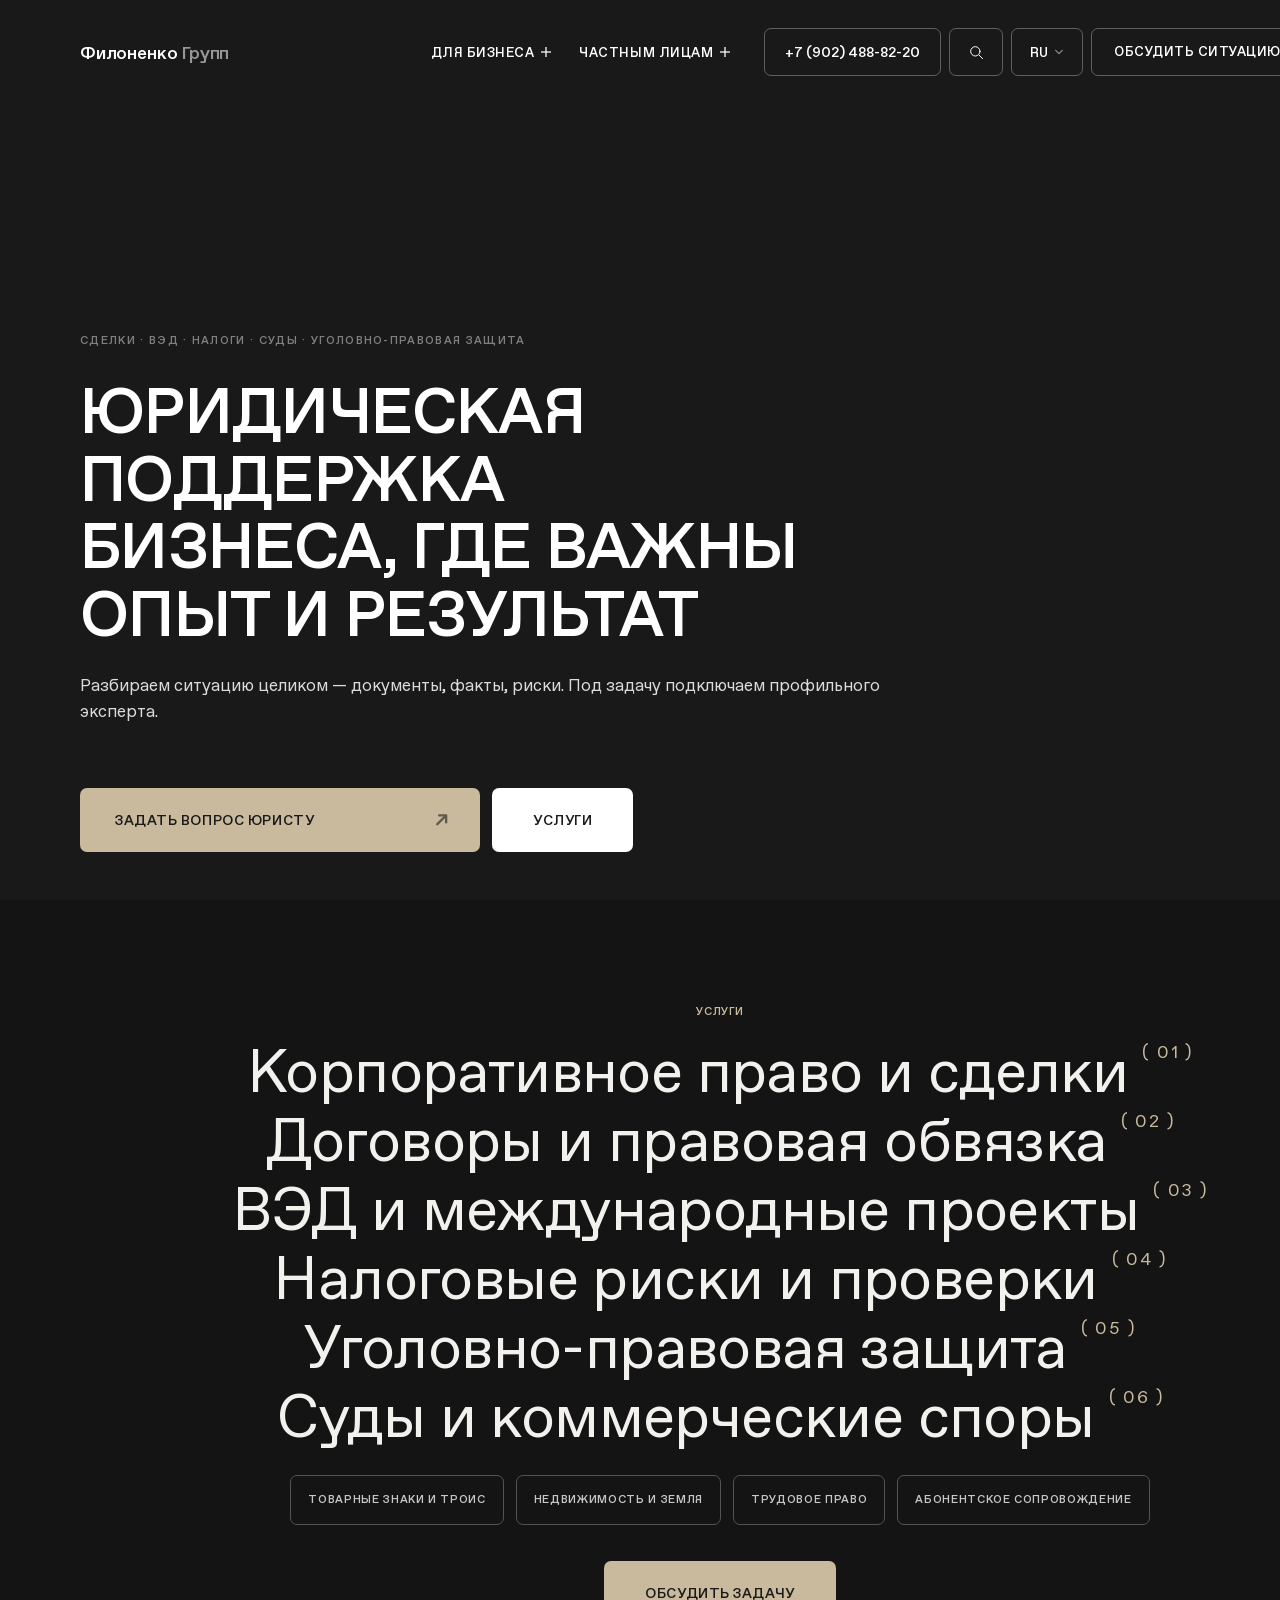
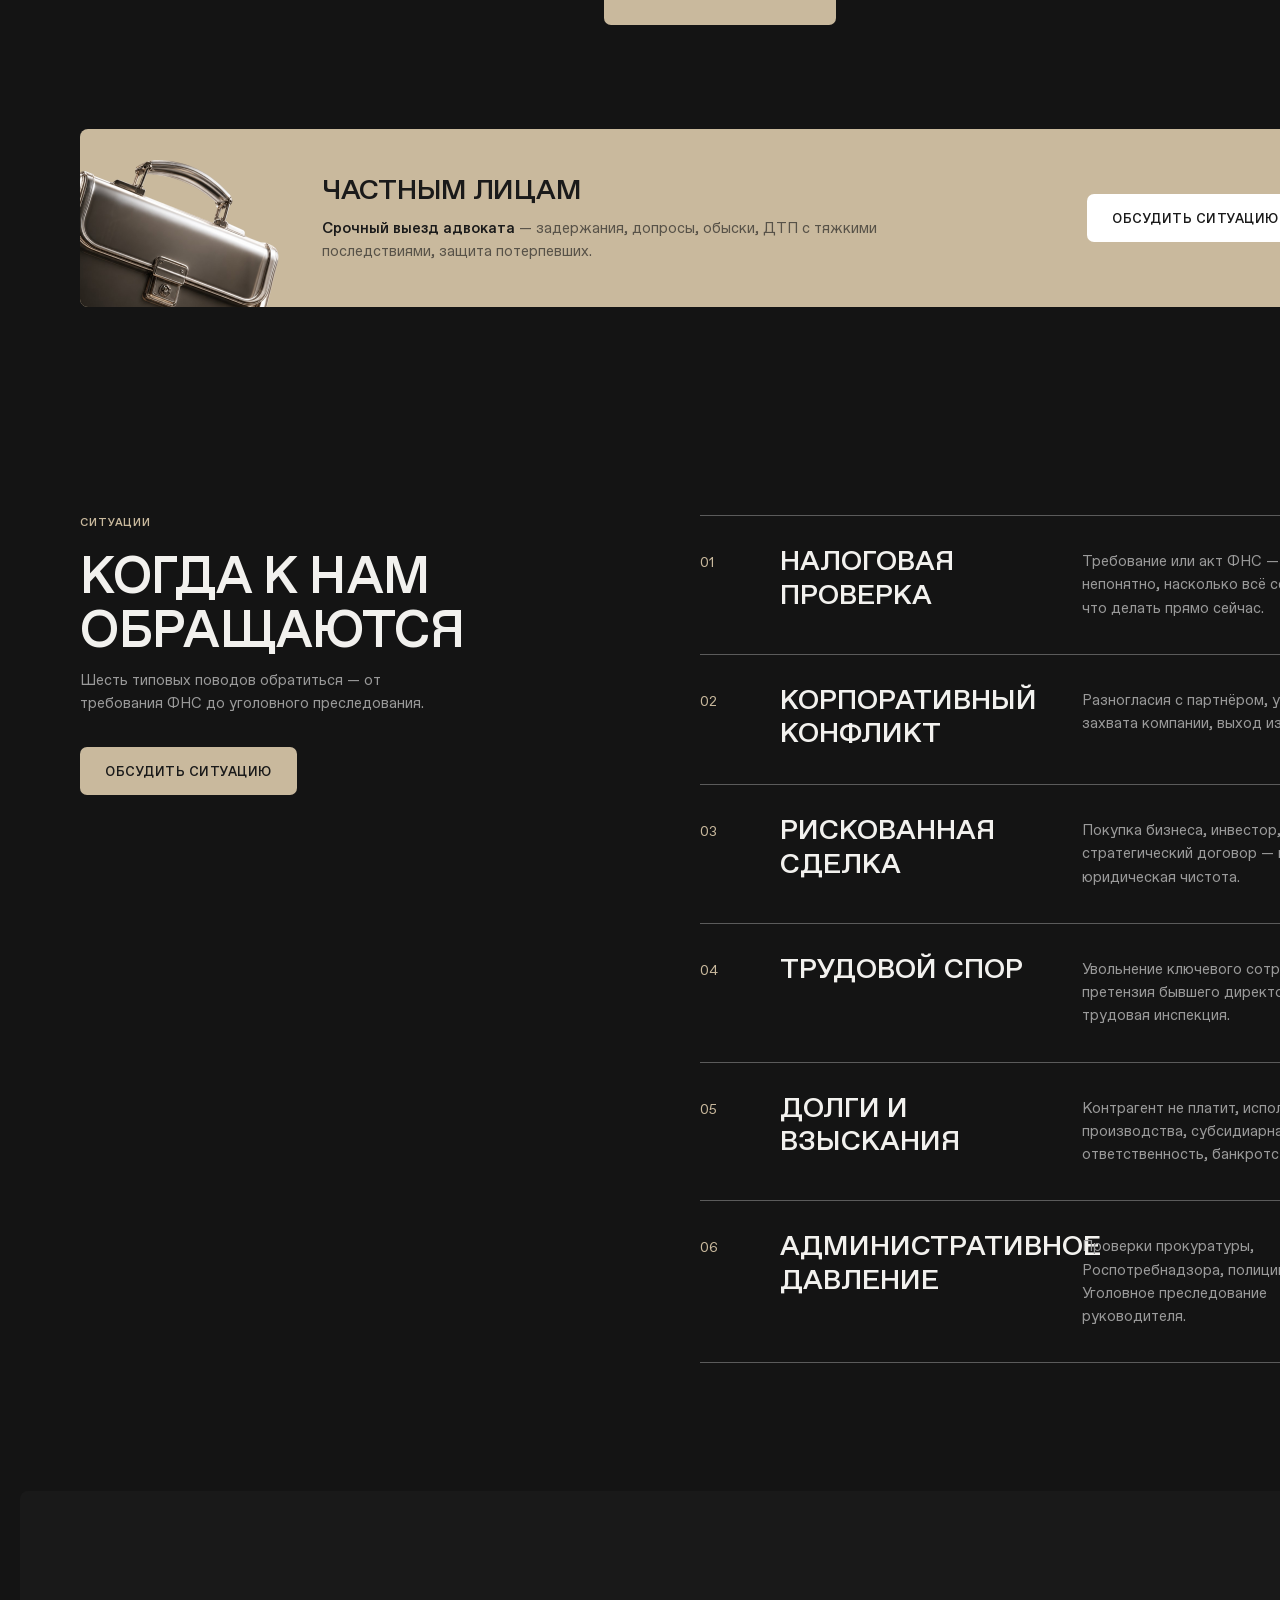
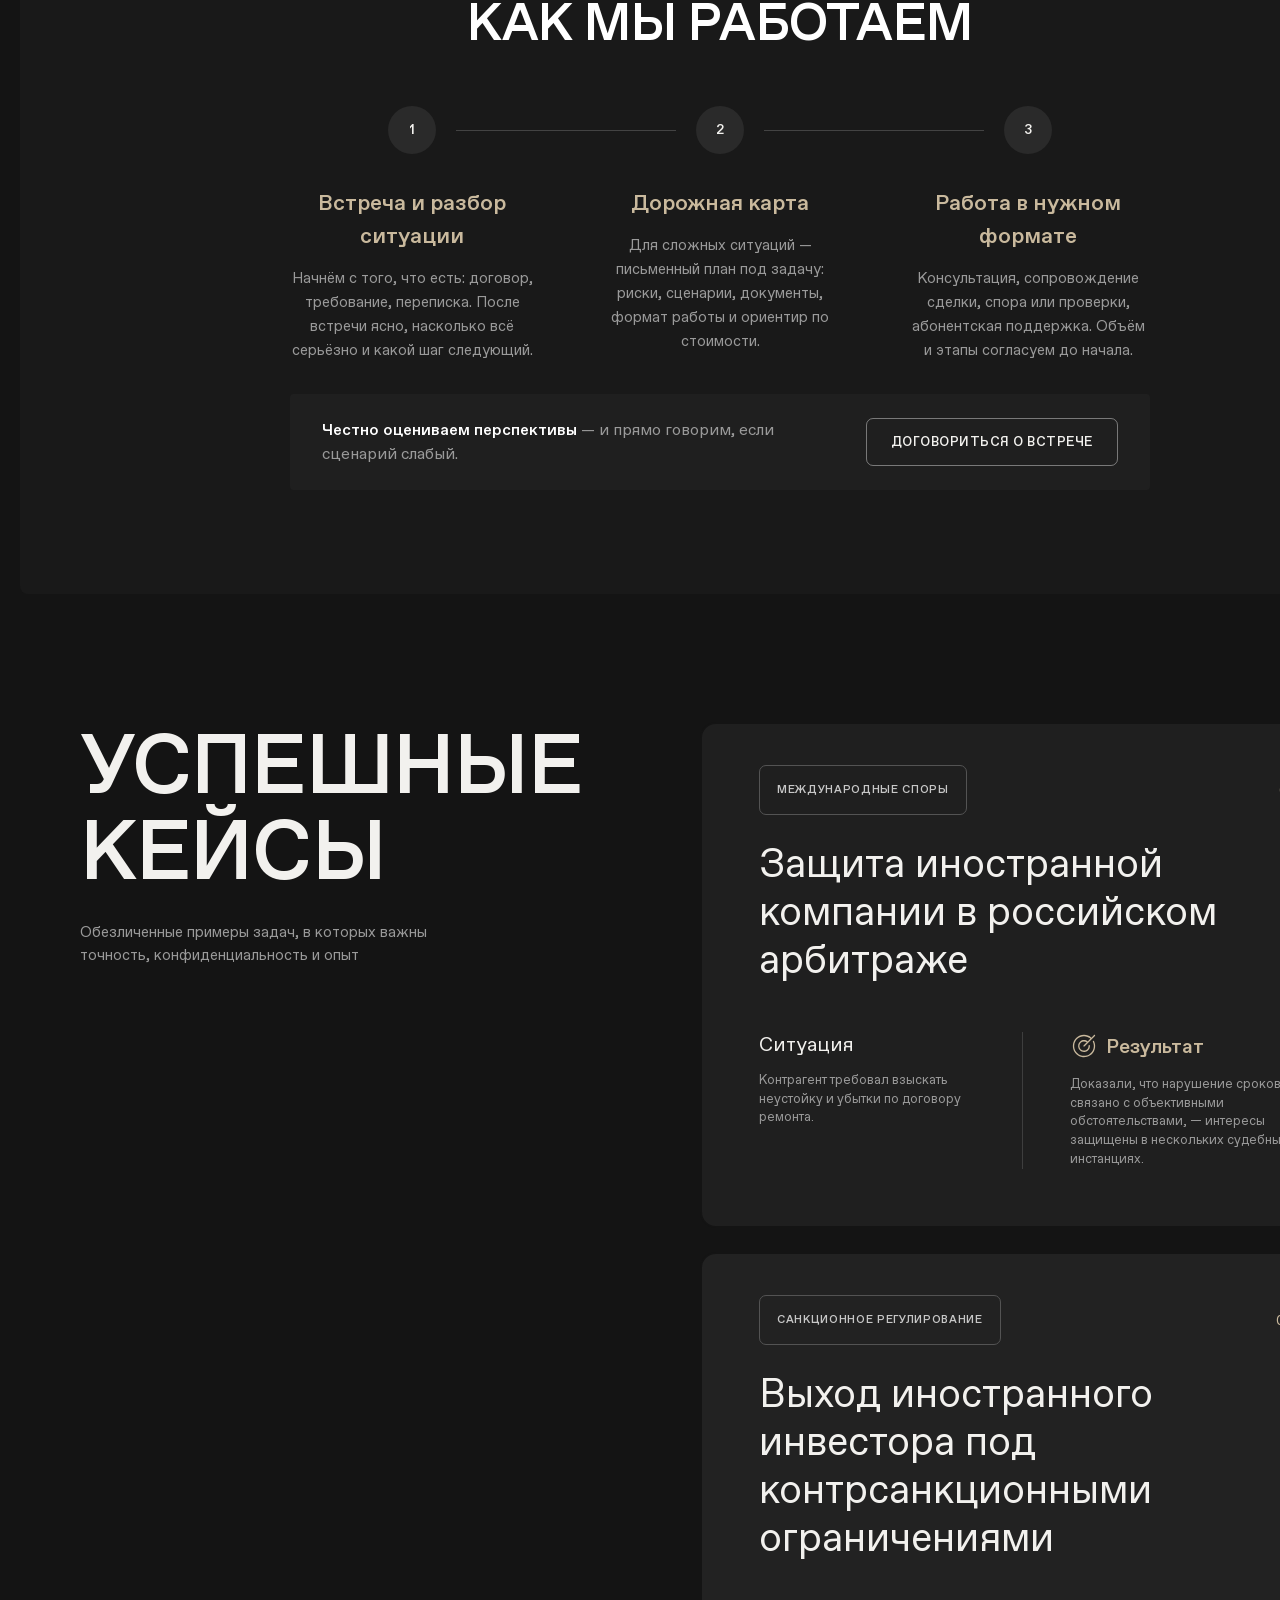
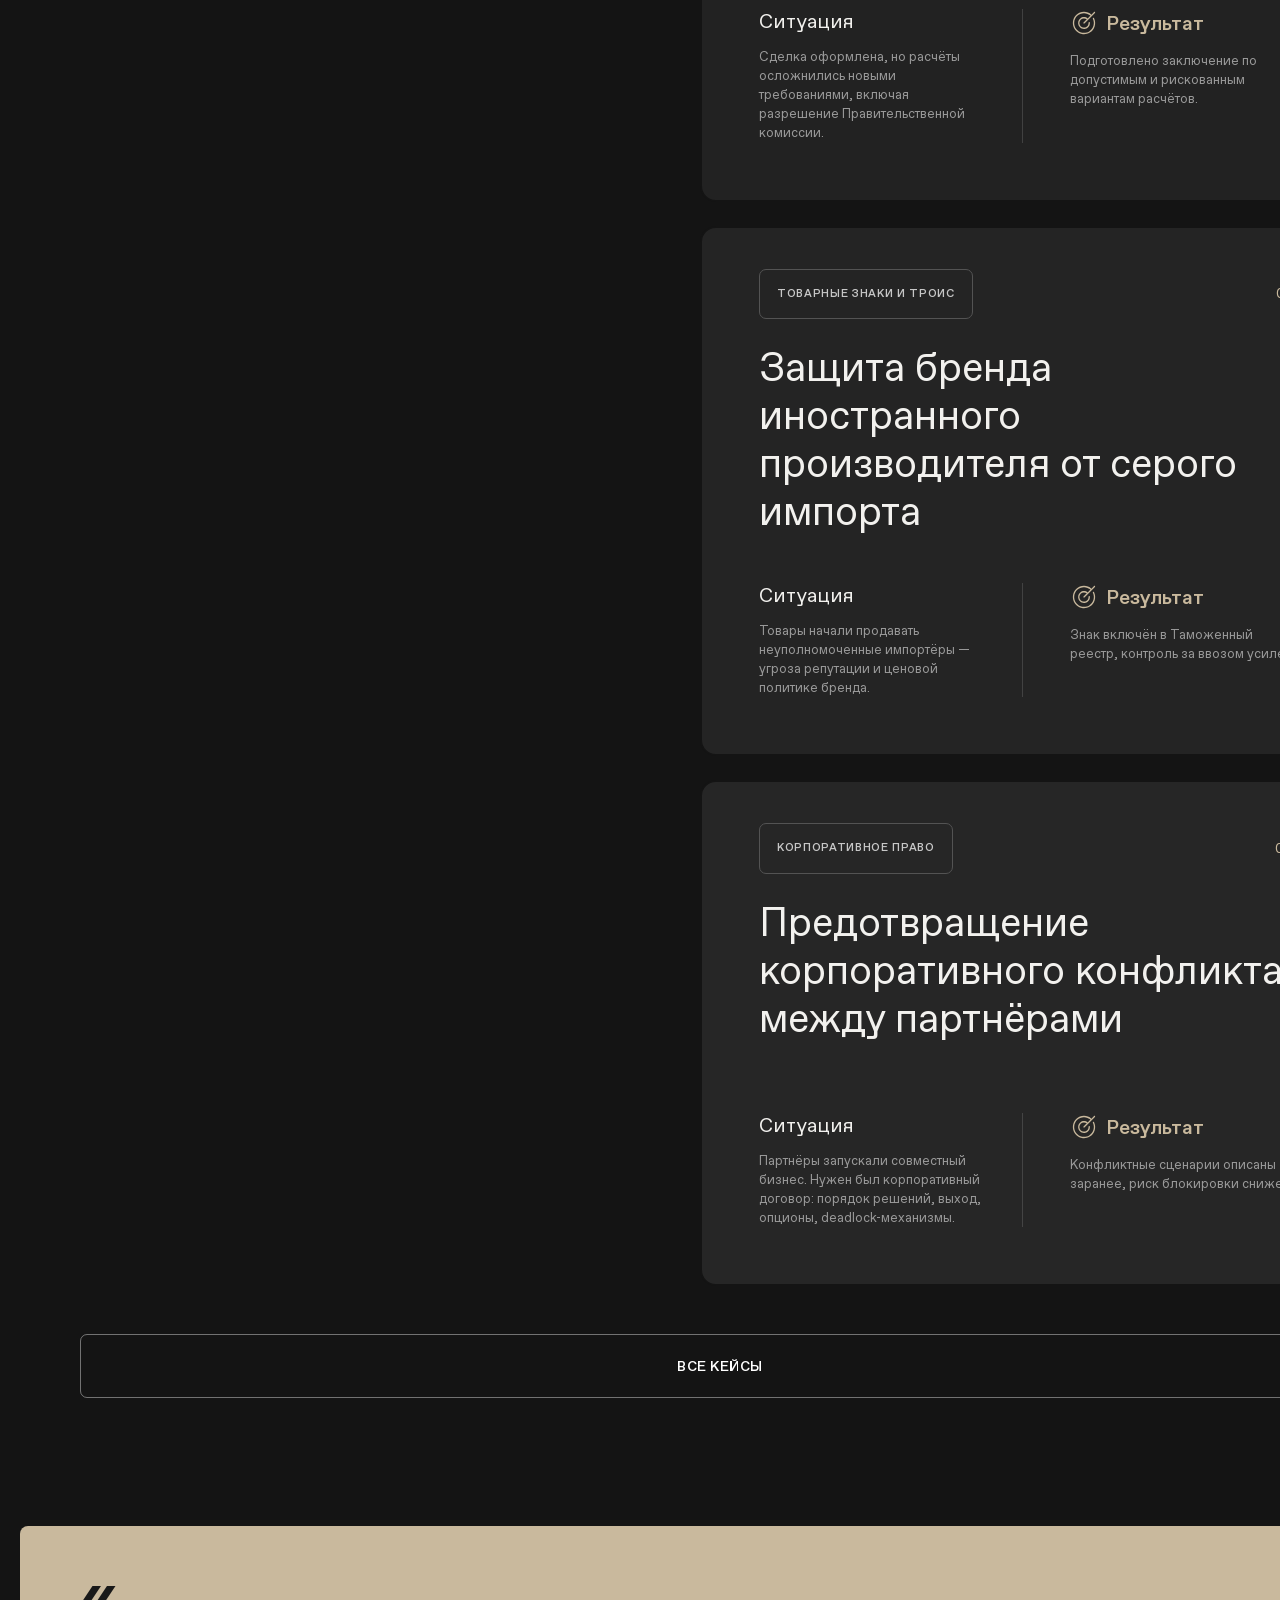
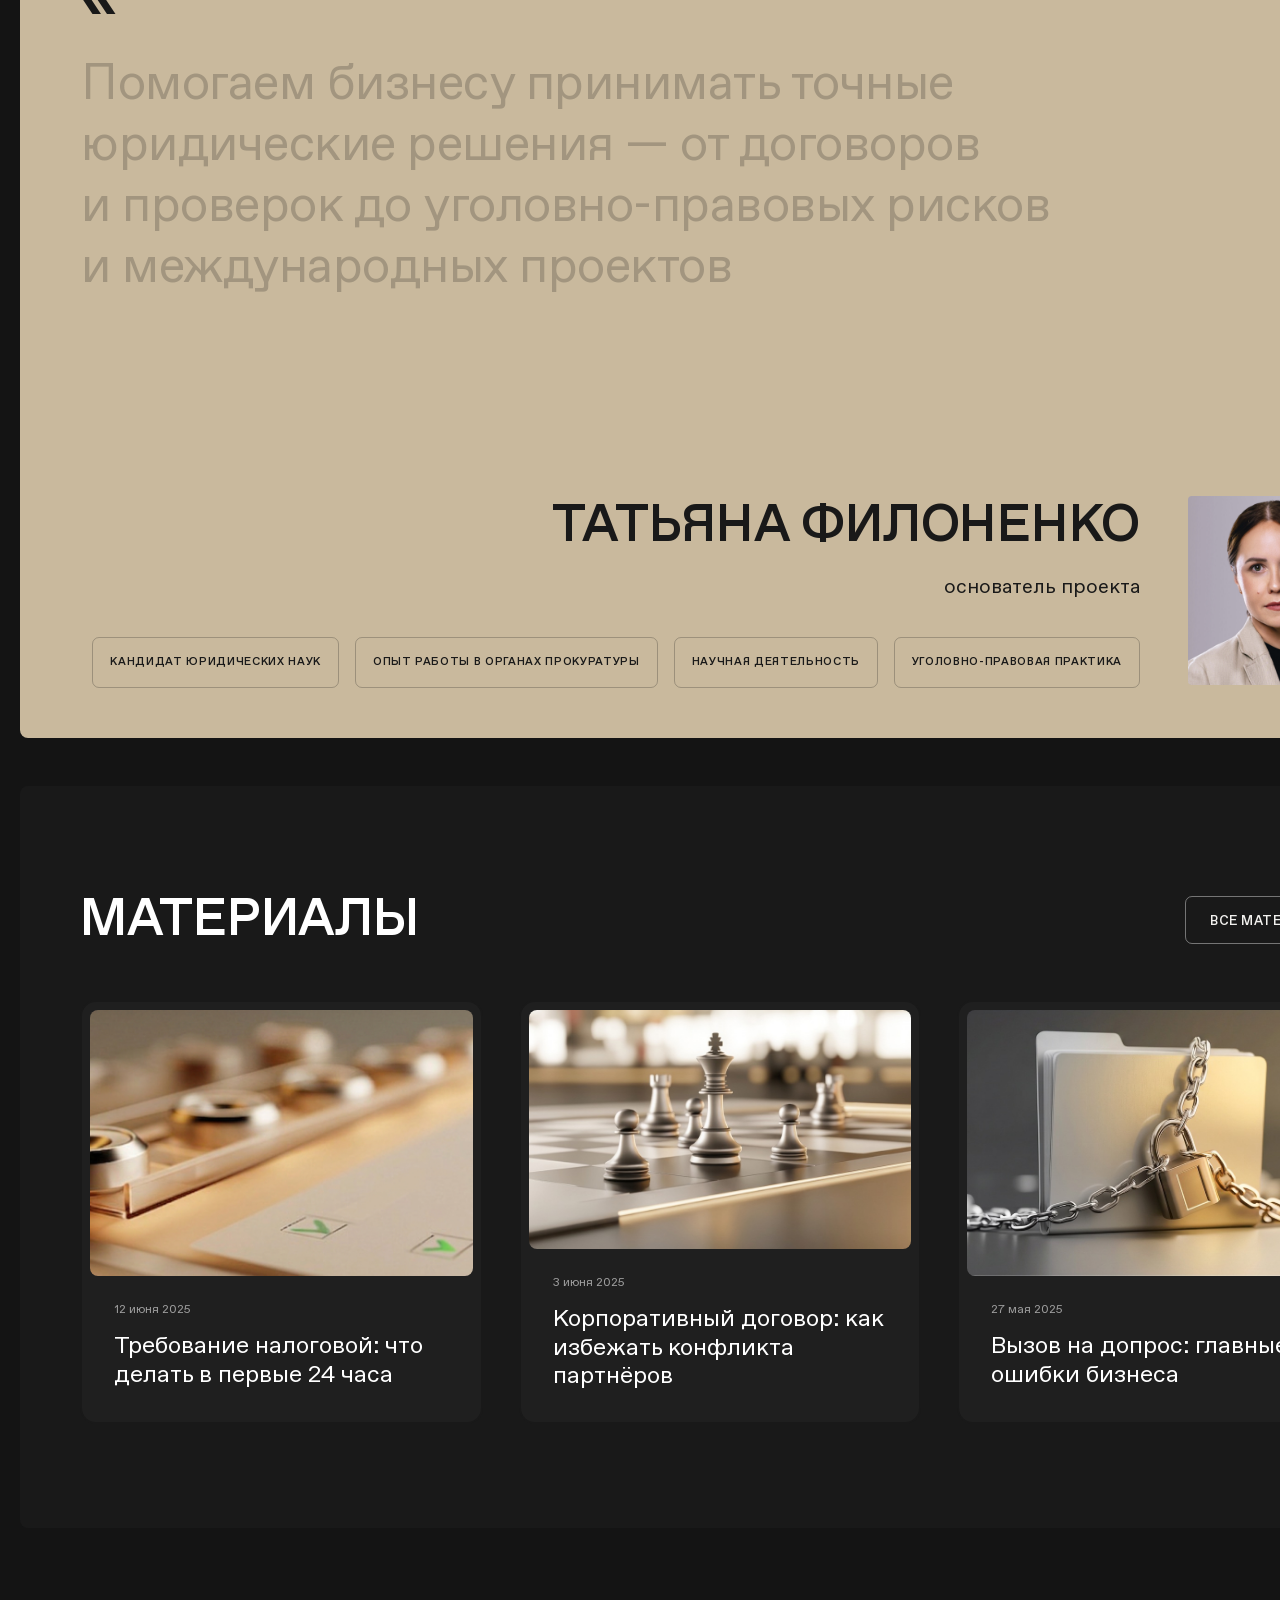
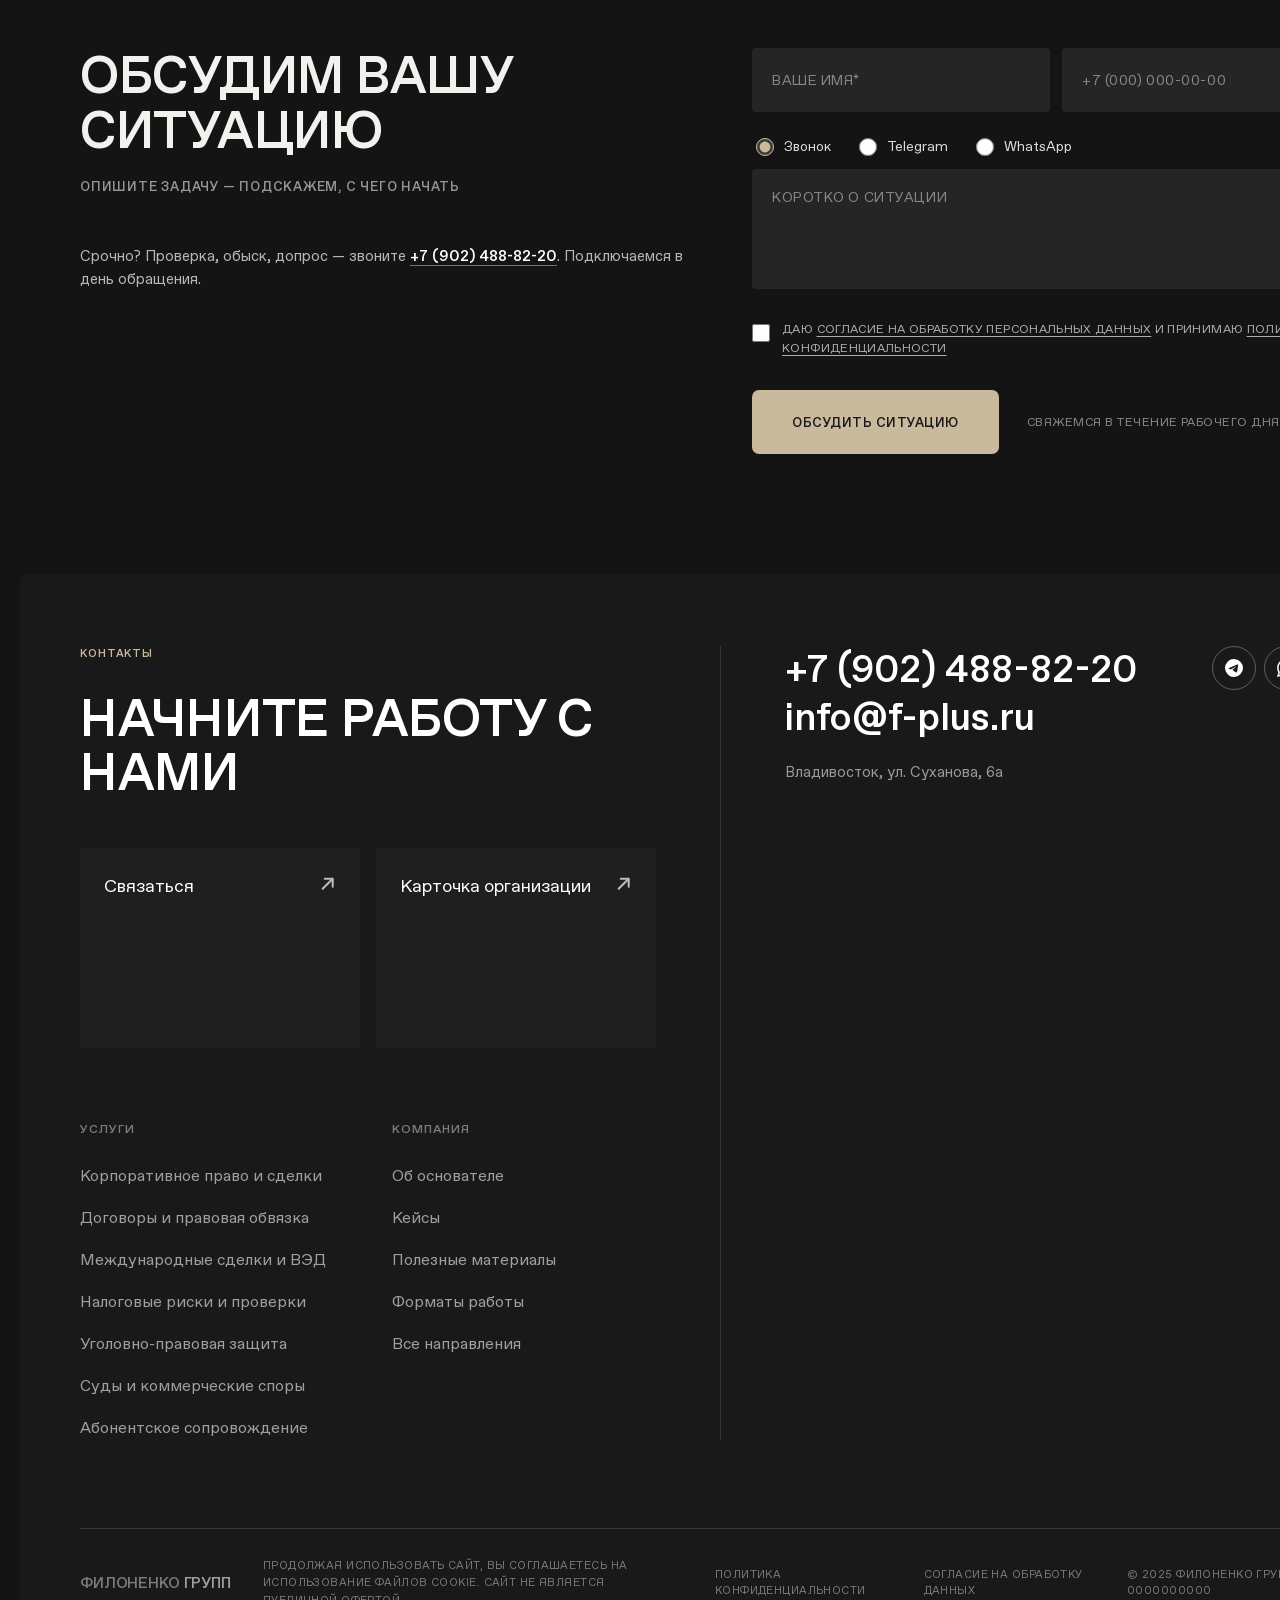
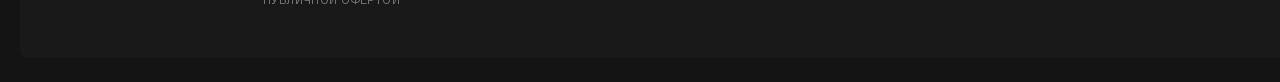
==== commit 47b3ed70: "Новые блоки и полировка тёмной темы: сетки, кнопки, видео Asterisk - Ситуации: сетка как у кейсов, п" ====
--- a/dark.html
+++ b/dark.html
@@ -18,7 +18,7 @@
       display: flex;
       align-items: center;
       justify-content: space-between;
-      padding: 24px 40px;
+      padding: 24px 80px;
     }
 
     .header-v2 .logo {
@@ -67,11 +67,11 @@
     .hv2-phone {
       display: flex;
       align-items: center;
-      height: 56px;
+      height: 48px;
       padding: 0 20px;
       background: transparent;
       border: 1px solid rgba(255, 255, 255, 0.3);
-      border-radius: 4px;
+      border-radius: 7px;
       color: #fff;
       font-size: 14px;
       font-weight: 500;
@@ -89,7 +89,7 @@
       align-items: center;
       justify-content: center;
       gap: 6px;
-      height: 56px;
+      height: 48px;
       padding: 0 18px;
       font-family: inherit;
       font-size: 13px;
@@ -97,7 +97,7 @@
       color: #fff;
       background: transparent;
       border: 1px solid rgba(255, 255, 255, 0.3);
-      border-radius: 4px;
+      border-radius: 7px;
       cursor: pointer;
       transition: border-color 0.2s ease;
     }
@@ -110,12 +110,12 @@
     .hv2-cta {
       display: flex;
       align-items: center;
-      height: 56px;
+      height: 48px;
       padding: 0 22px;
       background: transparent;
       border: 1px solid rgba(255, 255, 255, 0.3);
       color: #fff;
-      border-radius: 4px;
+      border-radius: 7px;
       font-size: 13px;
       font-weight: 500;
       text-transform: uppercase;
@@ -139,11 +139,11 @@
       align-items: center;
       justify-content: center;
       gap: 4px;
-      width: 56px;
-      height: 56px;
+      width: 48px;
+      height: 48px;
       background: transparent;
       border: 1px solid rgba(255, 255, 255, 0.3);
-      border-radius: 4px;
+      border-radius: 7px;
       cursor: pointer;
       transition: border-color 0.2s ease;
     }
@@ -196,7 +196,7 @@
       display: flex;
       flex-direction: column;
       min-height: 100vh;
-      padding: 190px 40px 48px;
+      padding: 190px 80px 48px;
       color: #fff;
       /* фон: подставить картинку — background: url('img/hero.jpg') center / cover no-repeat; */
       background: #161616;
@@ -245,10 +245,10 @@
     }
 
     .hero-v2__btn-main {
-      height: 72px;
+      height: 64px;
       min-width: 400px;
       padding: 0 30px 0 34px;
-      font-size: 15px;
+      font-size: 14px;
       justify-content: space-between;
       gap: 20px;
       overflow: hidden;
@@ -271,9 +271,9 @@
     }
 
     .hero-v2__btn-sec {
-      height: 72px;
+      height: 64px;
       padding: 0 40px;
-      font-size: 15px;
+      font-size: 14px;
     }
   </style>
   <style>
@@ -300,7 +300,20 @@
       color: #fff;
     }
 
-    /* --- кнопки --- */
+    /* --- кнопки: единая система ---
+       размеры: small 48px (базовый .btn) и large 64px;
+       стили: золотая (btn--dark), белая (btn--light), обводка (btn--outline/ghost);
+       скругление 7px у всех, как у чипов */
+    .btn {
+      border-radius: 7px;
+    }
+
+    .services-list__cta {
+      height: 64px;
+      padding: 0 40px;
+      font-size: 14px;
+    }
+
     .btn--dark {
       background: var(--accent);
       color: #1A1A1A;
@@ -322,9 +335,17 @@
     }
 
     /* --- панели и секции --- */
+    /* единые поля контента: во всех секциях левый край на 80px от вьюпорта
+       (панели: 20px отступ + 60px внутренний паддинг контейнера) */
+    .container {
+      width: auto;
+      padding: 0 80px;
+    }
+
     .section--dark,
     .footer {
       background: #191919;
+      border-radius: 8px;
     }
 
     .section--white {
@@ -357,17 +378,49 @@
     }
 
     .chip {
-      color: #F2F1EE;
-      border-color: rgba(255, 255, 255, 0.25);
+      height: auto;
+      padding: 16px 17px;
+      font-size: 11px;
+      font-weight: 500;
+      line-height: 1.5;
+      text-transform: uppercase;
+      letter-spacing: 0.06em;
+      color: #C7C7C7;
+      border-color: #535353;
+      border-radius: 7px;
     }
 
     .chip:hover {
-      border-color: #fff;
+      border-color: var(--accent);
+      color: #fff;
     }
 
     .private {
+      position: relative;
+      overflow: hidden;
+      max-width: 1368px;
+      margin: 0 auto;
+      min-height: 170px;
+      padding: 44px 56px 44px 242px;
       background: var(--accent);
       color: #1A1A1A;
+      border-radius: 8px;
+    }
+
+    .private__img {
+      position: absolute;
+      left: -110px;
+      top: -15px;
+      width: 341px;
+      height: 341px;
+      object-fit: cover;
+      pointer-events: none;
+    }
+
+    .private__title {
+      font-size: 28px;
+      line-height: 1.2;
+      text-transform: uppercase;
     }
 
     .private__text {
@@ -378,21 +431,34 @@
       color: #1A1A1A;
     }
 
-    .private .btn--light {
-      background: #1A1A1A;
-      color: #fff;
-    }
-
-    .private .btn--light:hover {
-      background: #3E3E3E;
+
+    /* --- услуги: лейбл и теги ближе к списку --- */
+    .services-list__eyebrow {
+      margin-bottom: 16px;
+    }
+
+    .services__extra {
+      margin-top: 24px;
     }
 
     /* --- ситуации --- */
+    /* сетка как у кейсов: правая колонка — половина экрана */
+    .situations {
+      grid-template-columns: 1fr minmax(660px, 1fr);
+      gap: 56px;
+    }
+
     .situations__desc {
       color: #9A9A9A;
     }
 
+    /* пункт: номер | заголовок | текст в одну строку */
     .acc {
+      display: grid;
+      grid-template-columns: 56px minmax(0, 1fr) minmax(0, 1fr);
+      column-gap: 24px;
+      align-items: start;
+      padding: 28px 0 34px;
       border-top-color: rgba(255, 255, 255, 0.3);
     }
 
@@ -400,14 +466,60 @@
       border-bottom-color: rgba(255, 255, 255, 0.3);
     }
 
+    .acc__head {
+      display: contents;
+    }
+
+    .acc__num {
+      padding-top: 8px;
+      color: var(--accent);
+    }
+
     .acc__body p {
+      padding: 6px 0 0;
+      max-width: none;
       color: #9A9A9A;
     }
 
-    /* --- как мы работаем --- */
+    /* --- как мы работаем: центральная вёрстка --- */
     .tl-step__dot {
       background: #2A2A2A;
       color: #F2F1EE;
+    }
+
+    #process .container {
+      max-width: 70%;
+      margin: 0 auto;
+    }
+
+    #process .section-head {
+      justify-content: center;
+      text-align: center;
+    }
+
+    #process .tl-step {
+      position: relative;
+      text-align: center;
+    }
+
+    #process .tl-step__marker {
+      justify-content: center;
+    }
+
+    #process .tl-step__marker::after {
+      position: absolute;
+      top: 24px;
+      left: calc(50% + 44px);
+      width: calc(100% - 24px);
+      margin: 0;
+    }
+
+    #process .tl-step:last-child .tl-step__marker::after {
+      display: none;
+    }
+
+    #process .tl-step__text {
+      margin: 0 auto;
     }
 
     .tl-step__marker::after {
@@ -465,7 +577,7 @@
 
     .c5__left-title {
       width: min-content;
-      font-size: 80px;
+      font-size: 84px;
       font-weight: 500;
       line-height: 1.02;
       letter-spacing: -0.01em;
@@ -484,11 +596,11 @@
       position: sticky;
       display: flex;
       flex-direction: column;
-      min-height: 460px;
-      padding: 36px 48px 48px;
+      min-height: 506px;
+      padding: 41px 57px 57px;
       background: #1F1F1F;
-      border: 2px solid #191919;
-      border-radius: 12px;
+      border: 2px solid #141414;
+      border-radius: 16px;
     }
 
     .c5__card + .c5__card {
@@ -505,16 +617,16 @@
       align-items: center;
       justify-content: space-between;
       gap: 24px;
-      margin-bottom: 18px;
+      margin-bottom: 24px;
     }
 
     .c5__tag {
-      padding: 12px 14px;
+      padding: 16px 17px;
       border: 1px solid #535353;
-      border-radius: 5px;
+      border-radius: 7px;
       font-size: 11px;
       font-weight: 500;
-      line-height: 1.35;
+      line-height: 1.5;
       text-transform: uppercase;
       letter-spacing: 0.06em;
       color: #C7C7C7;
@@ -526,10 +638,10 @@
     }
 
     .c5__title {
-      font-size: 36px;
+      font-size: 40px;
       font-weight: 400;
       line-height: 1.2;
-      max-width: 580px;
+      max-width: 711px;
     }
 
     .c5__cols {
@@ -537,7 +649,7 @@
       padding-top: 48px;
       display: grid;
       grid-template-columns: 1fr 1fr;
-      column-gap: 64px;
+      column-gap: 80px;
     }
 
     .c5__col {
@@ -547,7 +659,7 @@
     .c5__col + .c5__col::before {
       content: "";
       position: absolute;
-      left: -32px;
+      left: -48px;
       top: 0;
       bottom: 0;
       width: 1px;
@@ -555,13 +667,16 @@
     }
 
     .c5__col-title {
-      font-size: 16px;
+      font-size: 20px;
       font-weight: 400;
       line-height: 1.2;
-      margin-bottom: 12px;
+      margin-bottom: 15px;
     }
 
     .c5__col--result .c5__col-title {
+      display: flex;
+      align-items: center;
+      gap: 8px;
       font-weight: 500;
       color: var(--accent);
     }
@@ -570,7 +685,7 @@
       font-size: 13px;
       line-height: 1.45;
       color: #9A9A9A;
-      max-width: 250px;
+      max-width: 300px;
     }
 
     /* --- цитата + основатель: акцентная панель --- */
@@ -586,30 +701,40 @@
     .fq__inner {
       background: var(--accent);
       color: #191919;
-      border-radius: 4px;
-      padding: 40px 46px 46px;
+      border-radius: 8px;
+      padding: 38px 61px 50px;
     }
 
     .fq__quote-mark {
-      font-size: 48px;
+      font-size: 64px;
       font-weight: 500;
       line-height: 1;
     }
 
     .fq__quote {
-      margin-top: 14px;
-      font-size: 38px;
+      margin-top: 24px;
+      font-size: 50px;
       line-height: 1.22;
       letter-spacing: -0.01em;
-      max-width: 760px;
+      max-width: 994px;
+    }
+
+    /* слова цитаты закрашиваются при скролле */
+    .fq__quote .fq__w {
+      color: rgba(25, 25, 25, 0.22);
+      transition: color 0.3s ease;
+    }
+
+    .fq__quote .fq__w.is-on {
+      color: #191919;
     }
 
     .fq__bottom {
       display: flex;
       justify-content: flex-end;
       align-items: flex-start;
-      gap: 36px;
-      margin-top: 140px;
+      gap: 48px;
+      margin-top: 200px;
     }
 
     .fq__person {
@@ -620,7 +745,7 @@
     }
 
     .fq__name {
-      font-size: 40px;
+      font-size: 52px;
       font-weight: 500;
       line-height: 1.05;
       letter-spacing: -0.005em;
@@ -628,45 +753,48 @@
     }
 
     .fq__role {
-      margin-top: 12px;
-      font-size: 15px;
+      margin-top: 20px;
+      font-size: 20px;
     }
 
     .fq__chips {
       display: flex;
-      gap: 12px;
-      margin-top: 24px;
+      gap: 16px;
+      margin-top: 36px;
     }
 
     .fq__chip {
-      padding: 12px 13px;
-      border: 1px solid rgba(83, 83, 83, 0.16);
-      border-radius: 5px;
-      font-size: 13px;
-      line-height: 1.2;
+      padding: 16px 17px;
+      border: 1px solid rgba(25, 25, 25, 0.25);
+      border-radius: 7px;
+      font-size: 11px;
+      font-weight: 500;
+      line-height: 1.5;
+      text-transform: uppercase;
+      letter-spacing: 0.06em;
       white-space: nowrap;
     }
 
     .fq__photo {
-      width: 128px;
-      height: 142px;
+      width: 171px;
+      height: 189px;
       object-fit: cover;
       border-radius: 4px;
     }
 
     /* --- материалы --- */
     .blog__grid {
-      gap: 24px;
+      gap: 36px;
     }
 
     .m-card {
       display: flex;
       flex-direction: column;
-      height: 348px;
+      height: 424px;
       padding: 8px;
       background: #1F1F1F;
       border: 2px solid #191919;
-      border-radius: 12px;
+      border-radius: 16px;
       overflow: hidden;
       transition: background 0.2s ease;
     }
@@ -686,10 +814,10 @@
     .m-card__body {
       display: flex;
       flex-direction: column;
-      gap: 10px;
-      padding: 18px;
+      gap: 13px;
+      padding: 24px;
       /* фикс под две строки заголовка, чтобы фото у всех карточек было одной высоты */
-      flex: 0 0 108px;
+      flex: 0 0 138px;
       box-sizing: border-box;
     }
 
@@ -699,9 +827,9 @@
     }
 
     .m-card__title {
-      font-size: 18px;
+      font-size: 24px;
       font-weight: 400;
-      line-height: 1.25;
+      line-height: 1.2;
       color: #fff;
     }
 
@@ -815,7 +943,7 @@
 
     /* --- форма: акцентная панель --- */
     .cv2 {
-      padding: 24px 20px;
+      padding: 24px 20px 48px;
     }
 
     .cv2 .container {
@@ -827,16 +955,16 @@
       display: grid;
       grid-template-columns: 1fr 1fr;
       gap: 64px;
-      background: #1F1F1F;
+      background: none;
       color: #F2F1EE;
-      border-radius: 4px;
       padding: 72px 60px;
     }
 
     .cv2__title {
-      font-size: 54px;
+      font-size: 52px;
       font-weight: 500;
       line-height: 1.05;
+      letter-spacing: -0.005em;
       text-transform: uppercase;
       margin-bottom: 20px;
     }
@@ -950,11 +1078,11 @@
     }
 
     .cv2__submit {
-      height: 60px;
+      height: 64px;
       padding: 0 40px;
       background: var(--accent);
       border: none;
-      border-radius: 4px;
+      border-radius: 7px;
       font-family: inherit;
       font-size: 13px;
       font-weight: 500;
@@ -1035,6 +1163,8 @@
       font-size: 52px;
       font-weight: 500;
       line-height: 1.05;
+      letter-spacing: -0.005em;
+      text-transform: uppercase;
       margin-bottom: 48px;
     }
 
@@ -1153,7 +1283,7 @@
 <body>
 
   <section class="hero-v2">
-    <video class="hero-v2__video" autoplay muted loop playsinline src="video/hero-boomerang-eased.mp4"></video>
+    <video class="hero-v2__video" autoplay muted loop playsinline src="video/hero-asterisk.mp4"></video>
     <header class="header-v2">
       <a href="#" class="logo">Филоненко <span>Групп</span></a>
       <div class="hv2-right">
@@ -1259,11 +1389,12 @@
   <section class="section" style="padding-top: 0;">
     <div class="container">
       <div class="private">
+        <img class="private__img" src="img/private-case.png" alt="">
         <div>
           <h2 class="private__title">Частным лицам</h2>
           <p class="private__text"><b>Срочный выезд адвоката</b> — задержания, допросы, обыски, ДТП с тяжкими последствиями, защита потерпевших.</p>
         </div>
-        <a href="#contact" class="btn btn--light">Записаться</a>
+        <a href="#contact" class="btn btn--light">Обсудить ситуацию</a>
       </div>
     </div>
   </section>
@@ -1339,7 +1470,7 @@
   </section>
 
   <!-- ===== PROCESS ===== -->
-  <section class="section" id="process">
+  <section class="section section--dark" id="process">
     <div class="container">
       <div class="section-head">
         <h2 class="display display--md">Как мы работаем</h2>
@@ -1369,7 +1500,7 @@
   </section>
 
   <!-- ===== CASES (стек при скролле) ===== -->
-  <section class="section section--dark" id="cases">
+  <section class="section" id="cases">
     <div class="container">
       <div class="c5">
         <div class="c5__left">
@@ -1389,7 +1520,7 @@
                 <p class="c5__col-text">Контрагент требовал взыскать неустойку и убытки по договору ремонта.</p>
               </div>
               <div class="c5__col c5__col--result">
-                <div class="c5__col-title">Результат</div>
+                <div class="c5__col-title"><svg width="28" height="28" viewBox="0 0 28 28" fill="none" aria-hidden="true"><path d="M24.0691 9.1875C25.2642 11.6846 25.4888 14.5367 24.6993 17.1901C23.9098 19.8434 22.1625 22.1088 19.7966 23.5463C17.4308 24.9839 14.6152 25.491 11.8964 24.9693C9.17769 24.4477 6.74978 22.9344 5.08406 20.7232C3.41834 18.5121 2.63366 15.7609 2.88236 13.0037C3.13105 10.2466 4.39538 7.68018 6.42988 5.80281C8.46438 3.92543 11.1239 2.871 13.8921 2.84424C16.6603 2.81747 19.3397 3.82028 21.4102 5.65797L24.0352 3.03297C24.1586 2.91162 24.3251 2.84398 24.4982 2.84479C24.6713 2.84559 24.8371 2.91478 24.9594 3.03727C25.0818 3.15976 25.1508 3.32563 25.1514 3.49875C25.152 3.67188 25.0842 3.83823 24.9627 3.96156L14.4627 14.4616C14.4019 14.5233 14.3295 14.5723 14.2496 14.6059C14.1698 14.6395 14.084 14.657 13.9974 14.6573C13.9108 14.6576 13.825 14.6407 13.7449 14.6077C13.6648 14.5747 13.592 14.5261 13.5308 14.4648C13.4696 14.4035 13.4211 14.3307 13.3882 14.2506C13.3552 14.1705 13.3385 14.0846 13.3389 13.998C13.3393 13.9114 13.3568 13.8257 13.3905 13.7459C13.4242 13.666 13.4734 13.5937 13.5352 13.533L16.7497 10.3173C15.9122 9.69108 14.886 9.36933 13.8408 9.40527C12.7957 9.44122 11.794 9.83272 11.0015 10.5151C10.209 11.1974 9.67299 12.1297 9.48213 13.1579C9.29127 14.1862 9.45697 15.2487 9.95183 16.17C10.4467 17.0913 11.2411 17.8162 12.2037 18.2248C13.1664 18.6335 14.2396 18.7014 15.2461 18.4175C16.2526 18.1335 17.1321 17.5146 17.7392 16.663C18.3463 15.8115 18.6447 14.7783 18.585 13.7342C18.5751 13.5602 18.6348 13.3893 18.7509 13.2593C18.867 13.1292 19.03 13.0506 19.2041 13.0408C19.3781 13.0309 19.549 13.0906 19.679 13.2067C19.809 13.3228 19.8876 13.4858 19.8975 13.6598C19.9762 15.0104 19.5889 16.3471 18.8003 17.4464C18.0117 18.5457 16.8696 19.3409 15.565 19.6991C14.2604 20.0573 12.8724 19.9567 11.633 19.4143C10.3936 18.8718 9.37808 17.9203 8.75613 16.7188C8.13419 15.5174 7.94356 14.1388 8.21612 12.8137C8.48869 11.4885 9.20792 10.2971 10.2536 9.43868C11.2992 8.58023 12.6079 8.10678 13.9607 8.09749C15.3136 8.08821 16.6286 8.54365 17.6859 9.38766L20.4794 6.59313C18.644 4.9927 16.2801 4.13019 13.8453 4.17256C11.4105 4.21493 9.07801 5.15918 7.29942 6.8225C5.52083 8.48581 4.42264 10.7499 4.21745 13.1764C4.01227 15.6029 4.71469 18.0192 6.18873 19.9576C7.66276 21.8959 9.80356 23.2184 12.1967 23.6691C14.5898 24.1197 17.065 23.6663 19.143 22.3968C21.2211 21.1273 22.7542 19.132 23.4456 16.797C24.137 14.4621 23.9375 11.9536 22.8856 9.75734C22.8482 9.67964 22.8265 9.59533 22.8216 9.50922C22.8168 9.42311 22.829 9.33689 22.8575 9.25548C22.886 9.17408 22.9302 9.09909 22.9877 9.03478C23.0451 8.97048 23.1147 8.91812 23.1924 8.8807C23.2701 8.84329 23.3544 8.82154 23.4406 8.81671C23.5267 8.81188 23.6129 8.82406 23.6943 8.85254C23.7757 8.88103 23.8507 8.92528 23.915 8.98275C23.9793 9.04022 24.0316 9.1098 24.0691 9.1875Z" fill="currentColor"/></svg>Результат</div>
                 <p class="c5__col-text">Доказали, что нарушение сроков связано с объективными обстоятельствами, — интересы защищены в нескольких судебных инстанциях.</p>
               </div>
             </div>
@@ -1406,7 +1537,7 @@
                 <p class="c5__col-text">Сделка оформлена, но расчёты осложнились новыми требованиями, включая разрешение Правительственной комиссии.</p>
               </div>
               <div class="c5__col c5__col--result">
-                <div class="c5__col-title">Результат</div>
+                <div class="c5__col-title"><svg width="28" height="28" viewBox="0 0 28 28" fill="none" aria-hidden="true"><path d="M24.0691 9.1875C25.2642 11.6846 25.4888 14.5367 24.6993 17.1901C23.9098 19.8434 22.1625 22.1088 19.7966 23.5463C17.4308 24.9839 14.6152 25.491 11.8964 24.9693C9.17769 24.4477 6.74978 22.9344 5.08406 20.7232C3.41834 18.5121 2.63366 15.7609 2.88236 13.0037C3.13105 10.2466 4.39538 7.68018 6.42988 5.80281C8.46438 3.92543 11.1239 2.871 13.8921 2.84424C16.6603 2.81747 19.3397 3.82028 21.4102 5.65797L24.0352 3.03297C24.1586 2.91162 24.3251 2.84398 24.4982 2.84479C24.6713 2.84559 24.8371 2.91478 24.9594 3.03727C25.0818 3.15976 25.1508 3.32563 25.1514 3.49875C25.152 3.67188 25.0842 3.83823 24.9627 3.96156L14.4627 14.4616C14.4019 14.5233 14.3295 14.5723 14.2496 14.6059C14.1698 14.6395 14.084 14.657 13.9974 14.6573C13.9108 14.6576 13.825 14.6407 13.7449 14.6077C13.6648 14.5747 13.592 14.5261 13.5308 14.4648C13.4696 14.4035 13.4211 14.3307 13.3882 14.2506C13.3552 14.1705 13.3385 14.0846 13.3389 13.998C13.3393 13.9114 13.3568 13.8257 13.3905 13.7459C13.4242 13.666 13.4734 13.5937 13.5352 13.533L16.7497 10.3173C15.9122 9.69108 14.886 9.36933 13.8408 9.40527C12.7957 9.44122 11.794 9.83272 11.0015 10.5151C10.209 11.1974 9.67299 12.1297 9.48213 13.1579C9.29127 14.1862 9.45697 15.2487 9.95183 16.17C10.4467 17.0913 11.2411 17.8162 12.2037 18.2248C13.1664 18.6335 14.2396 18.7014 15.2461 18.4175C16.2526 18.1335 17.1321 17.5146 17.7392 16.663C18.3463 15.8115 18.6447 14.7783 18.585 13.7342C18.5751 13.5602 18.6348 13.3893 18.7509 13.2593C18.867 13.1292 19.03 13.0506 19.2041 13.0408C19.3781 13.0309 19.549 13.0906 19.679 13.2067C19.809 13.3228 19.8876 13.4858 19.8975 13.6598C19.9762 15.0104 19.5889 16.3471 18.8003 17.4464C18.0117 18.5457 16.8696 19.3409 15.565 19.6991C14.2604 20.0573 12.8724 19.9567 11.633 19.4143C10.3936 18.8718 9.37808 17.9203 8.75613 16.7188C8.13419 15.5174 7.94356 14.1388 8.21612 12.8137C8.48869 11.4885 9.20792 10.2971 10.2536 9.43868C11.2992 8.58023 12.6079 8.10678 13.9607 8.09749C15.3136 8.08821 16.6286 8.54365 17.6859 9.38766L20.4794 6.59313C18.644 4.9927 16.2801 4.13019 13.8453 4.17256C11.4105 4.21493 9.07801 5.15918 7.29942 6.8225C5.52083 8.48581 4.42264 10.7499 4.21745 13.1764C4.01227 15.6029 4.71469 18.0192 6.18873 19.9576C7.66276 21.8959 9.80356 23.2184 12.1967 23.6691C14.5898 24.1197 17.065 23.6663 19.143 22.3968C21.2211 21.1273 22.7542 19.132 23.4456 16.797C24.137 14.4621 23.9375 11.9536 22.8856 9.75734C22.8482 9.67964 22.8265 9.59533 22.8216 9.50922C22.8168 9.42311 22.829 9.33689 22.8575 9.25548C22.886 9.17408 22.9302 9.09909 22.9877 9.03478C23.0451 8.97048 23.1147 8.91812 23.1924 8.8807C23.2701 8.84329 23.3544 8.82154 23.4406 8.81671C23.5267 8.81188 23.6129 8.82406 23.6943 8.85254C23.7757 8.88103 23.8507 8.92528 23.915 8.98275C23.9793 9.04022 24.0316 9.1098 24.0691 9.1875Z" fill="currentColor"/></svg>Результат</div>
                 <p class="c5__col-text">Подготовлено заключение по допустимым и рискованным вариантам расчётов.</p>
               </div>
             </div>
@@ -1423,7 +1554,7 @@
                 <p class="c5__col-text">Товары начали продавать неуполномоченные импортёры — угроза репутации и ценовой политике бренда.</p>
               </div>
               <div class="c5__col c5__col--result">
-                <div class="c5__col-title">Результат</div>
+                <div class="c5__col-title"><svg width="28" height="28" viewBox="0 0 28 28" fill="none" aria-hidden="true"><path d="M24.0691 9.1875C25.2642 11.6846 25.4888 14.5367 24.6993 17.1901C23.9098 19.8434 22.1625 22.1088 19.7966 23.5463C17.4308 24.9839 14.6152 25.491 11.8964 24.9693C9.17769 24.4477 6.74978 22.9344 5.08406 20.7232C3.41834 18.5121 2.63366 15.7609 2.88236 13.0037C3.13105 10.2466 4.39538 7.68018 6.42988 5.80281C8.46438 3.92543 11.1239 2.871 13.8921 2.84424C16.6603 2.81747 19.3397 3.82028 21.4102 5.65797L24.0352 3.03297C24.1586 2.91162 24.3251 2.84398 24.4982 2.84479C24.6713 2.84559 24.8371 2.91478 24.9594 3.03727C25.0818 3.15976 25.1508 3.32563 25.1514 3.49875C25.152 3.67188 25.0842 3.83823 24.9627 3.96156L14.4627 14.4616C14.4019 14.5233 14.3295 14.5723 14.2496 14.6059C14.1698 14.6395 14.084 14.657 13.9974 14.6573C13.9108 14.6576 13.825 14.6407 13.7449 14.6077C13.6648 14.5747 13.592 14.5261 13.5308 14.4648C13.4696 14.4035 13.4211 14.3307 13.3882 14.2506C13.3552 14.1705 13.3385 14.0846 13.3389 13.998C13.3393 13.9114 13.3568 13.8257 13.3905 13.7459C13.4242 13.666 13.4734 13.5937 13.5352 13.533L16.7497 10.3173C15.9122 9.69108 14.886 9.36933 13.8408 9.40527C12.7957 9.44122 11.794 9.83272 11.0015 10.5151C10.209 11.1974 9.67299 12.1297 9.48213 13.1579C9.29127 14.1862 9.45697 15.2487 9.95183 16.17C10.4467 17.0913 11.2411 17.8162 12.2037 18.2248C13.1664 18.6335 14.2396 18.7014 15.2461 18.4175C16.2526 18.1335 17.1321 17.5146 17.7392 16.663C18.3463 15.8115 18.6447 14.7783 18.585 13.7342C18.5751 13.5602 18.6348 13.3893 18.7509 13.2593C18.867 13.1292 19.03 13.0506 19.2041 13.0408C19.3781 13.0309 19.549 13.0906 19.679 13.2067C19.809 13.3228 19.8876 13.4858 19.8975 13.6598C19.9762 15.0104 19.5889 16.3471 18.8003 17.4464C18.0117 18.5457 16.8696 19.3409 15.565 19.6991C14.2604 20.0573 12.8724 19.9567 11.633 19.4143C10.3936 18.8718 9.37808 17.9203 8.75613 16.7188C8.13419 15.5174 7.94356 14.1388 8.21612 12.8137C8.48869 11.4885 9.20792 10.2971 10.2536 9.43868C11.2992 8.58023 12.6079 8.10678 13.9607 8.09749C15.3136 8.08821 16.6286 8.54365 17.6859 9.38766L20.4794 6.59313C18.644 4.9927 16.2801 4.13019 13.8453 4.17256C11.4105 4.21493 9.07801 5.15918 7.29942 6.8225C5.52083 8.48581 4.42264 10.7499 4.21745 13.1764C4.01227 15.6029 4.71469 18.0192 6.18873 19.9576C7.66276 21.8959 9.80356 23.2184 12.1967 23.6691C14.5898 24.1197 17.065 23.6663 19.143 22.3968C21.2211 21.1273 22.7542 19.132 23.4456 16.797C24.137 14.4621 23.9375 11.9536 22.8856 9.75734C22.8482 9.67964 22.8265 9.59533 22.8216 9.50922C22.8168 9.42311 22.829 9.33689 22.8575 9.25548C22.886 9.17408 22.9302 9.09909 22.9877 9.03478C23.0451 8.97048 23.1147 8.91812 23.1924 8.8807C23.2701 8.84329 23.3544 8.82154 23.4406 8.81671C23.5267 8.81188 23.6129 8.82406 23.6943 8.85254C23.7757 8.88103 23.8507 8.92528 23.915 8.98275C23.9793 9.04022 24.0316 9.1098 24.0691 9.1875Z" fill="currentColor"/></svg>Результат</div>
                 <p class="c5__col-text">Знак включён в Таможенный реестр, контроль за ввозом усилен.</p>
               </div>
             </div>
@@ -1440,7 +1571,7 @@
                 <p class="c5__col-text">Партнёры запускали совместный бизнес. Нужен был корпоративный договор: порядок решений, выход, опционы, deadlock-механизмы.</p>
               </div>
               <div class="c5__col c5__col--result">
-                <div class="c5__col-title">Результат</div>
+                <div class="c5__col-title"><svg width="28" height="28" viewBox="0 0 28 28" fill="none" aria-hidden="true"><path d="M24.0691 9.1875C25.2642 11.6846 25.4888 14.5367 24.6993 17.1901C23.9098 19.8434 22.1625 22.1088 19.7966 23.5463C17.4308 24.9839 14.6152 25.491 11.8964 24.9693C9.17769 24.4477 6.74978 22.9344 5.08406 20.7232C3.41834 18.5121 2.63366 15.7609 2.88236 13.0037C3.13105 10.2466 4.39538 7.68018 6.42988 5.80281C8.46438 3.92543 11.1239 2.871 13.8921 2.84424C16.6603 2.81747 19.3397 3.82028 21.4102 5.65797L24.0352 3.03297C24.1586 2.91162 24.3251 2.84398 24.4982 2.84479C24.6713 2.84559 24.8371 2.91478 24.9594 3.03727C25.0818 3.15976 25.1508 3.32563 25.1514 3.49875C25.152 3.67188 25.0842 3.83823 24.9627 3.96156L14.4627 14.4616C14.4019 14.5233 14.3295 14.5723 14.2496 14.6059C14.1698 14.6395 14.084 14.657 13.9974 14.6573C13.9108 14.6576 13.825 14.6407 13.7449 14.6077C13.6648 14.5747 13.592 14.5261 13.5308 14.4648C13.4696 14.4035 13.4211 14.3307 13.3882 14.2506C13.3552 14.1705 13.3385 14.0846 13.3389 13.998C13.3393 13.9114 13.3568 13.8257 13.3905 13.7459C13.4242 13.666 13.4734 13.5937 13.5352 13.533L16.7497 10.3173C15.9122 9.69108 14.886 9.36933 13.8408 9.40527C12.7957 9.44122 11.794 9.83272 11.0015 10.5151C10.209 11.1974 9.67299 12.1297 9.48213 13.1579C9.29127 14.1862 9.45697 15.2487 9.95183 16.17C10.4467 17.0913 11.2411 17.8162 12.2037 18.2248C13.1664 18.6335 14.2396 18.7014 15.2461 18.4175C16.2526 18.1335 17.1321 17.5146 17.7392 16.663C18.3463 15.8115 18.6447 14.7783 18.585 13.7342C18.5751 13.5602 18.6348 13.3893 18.7509 13.2593C18.867 13.1292 19.03 13.0506 19.2041 13.0408C19.3781 13.0309 19.549 13.0906 19.679 13.2067C19.809 13.3228 19.8876 13.4858 19.8975 13.6598C19.9762 15.0104 19.5889 16.3471 18.8003 17.4464C18.0117 18.5457 16.8696 19.3409 15.565 19.6991C14.2604 20.0573 12.8724 19.9567 11.633 19.4143C10.3936 18.8718 9.37808 17.9203 8.75613 16.7188C8.13419 15.5174 7.94356 14.1388 8.21612 12.8137C8.48869 11.4885 9.20792 10.2971 10.2536 9.43868C11.2992 8.58023 12.6079 8.10678 13.9607 8.09749C15.3136 8.08821 16.6286 8.54365 17.6859 9.38766L20.4794 6.59313C18.644 4.9927 16.2801 4.13019 13.8453 4.17256C11.4105 4.21493 9.07801 5.15918 7.29942 6.8225C5.52083 8.48581 4.42264 10.7499 4.21745 13.1764C4.01227 15.6029 4.71469 18.0192 6.18873 19.9576C7.66276 21.8959 9.80356 23.2184 12.1967 23.6691C14.5898 24.1197 17.065 23.6663 19.143 22.3968C21.2211 21.1273 22.7542 19.132 23.4456 16.797C24.137 14.4621 23.9375 11.9536 22.8856 9.75734C22.8482 9.67964 22.8265 9.59533 22.8216 9.50922C22.8168 9.42311 22.829 9.33689 22.8575 9.25548C22.886 9.17408 22.9302 9.09909 22.9877 9.03478C23.0451 8.97048 23.1147 8.91812 23.1924 8.8807C23.2701 8.84329 23.3544 8.82154 23.4406 8.81671C23.5267 8.81188 23.6129 8.82406 23.6943 8.85254C23.7757 8.88103 23.8507 8.92528 23.915 8.98275C23.9793 9.04022 24.0316 9.1098 24.0691 9.1875Z" fill="currentColor"/></svg>Результат</div>
                 <p class="c5__col-text">Конфликтные сценарии описаны заранее, риск блокировки снижен.</p>
               </div>
             </div>
@@ -1617,6 +1748,38 @@
       document.getElementById('formDone').classList.add('is-visible');
     });
 
+    // цитата основателя: слова закрашиваются по мере прокрутки
+    (function () {
+      var quote = document.querySelector('.fq__quote');
+      if (!quote) return;
+      // короткие союзы/предлоги приклеиваем к следующему слову, чтобы не висели в конце строки
+      var raw = quote.textContent.trim().split(/\s+/);
+      var tokens = [];
+      for (var i = 0; i < raw.length; i++) {
+        var w = raw[i];
+        while (w.length <= 2 && i + 1 < raw.length) {
+          w += ' ' + raw[++i];
+        }
+        tokens.push(w);
+      }
+      quote.innerHTML = tokens.map(function (w) {
+        return '<span class="fq__w">' + w + '</span>';
+      }).join(' ');
+      var words = quote.querySelectorAll('.fq__w');
+      function update() {
+        var r = quote.getBoundingClientRect();
+        var vh = window.innerHeight;
+        var start = vh * 0.5;
+        var end = vh * 0.15;
+        var p = Math.max(0, Math.min(1, (start - r.top) / (start - end)));
+        var n = Math.round(p * words.length);
+        words.forEach(function (s, i) { s.classList.toggle('is-on', i < n); });
+      }
+      window.addEventListener('scroll', update, { passive: true });
+      window.addEventListener('resize', update);
+      update();
+    })();
+
 
   </script>
 
